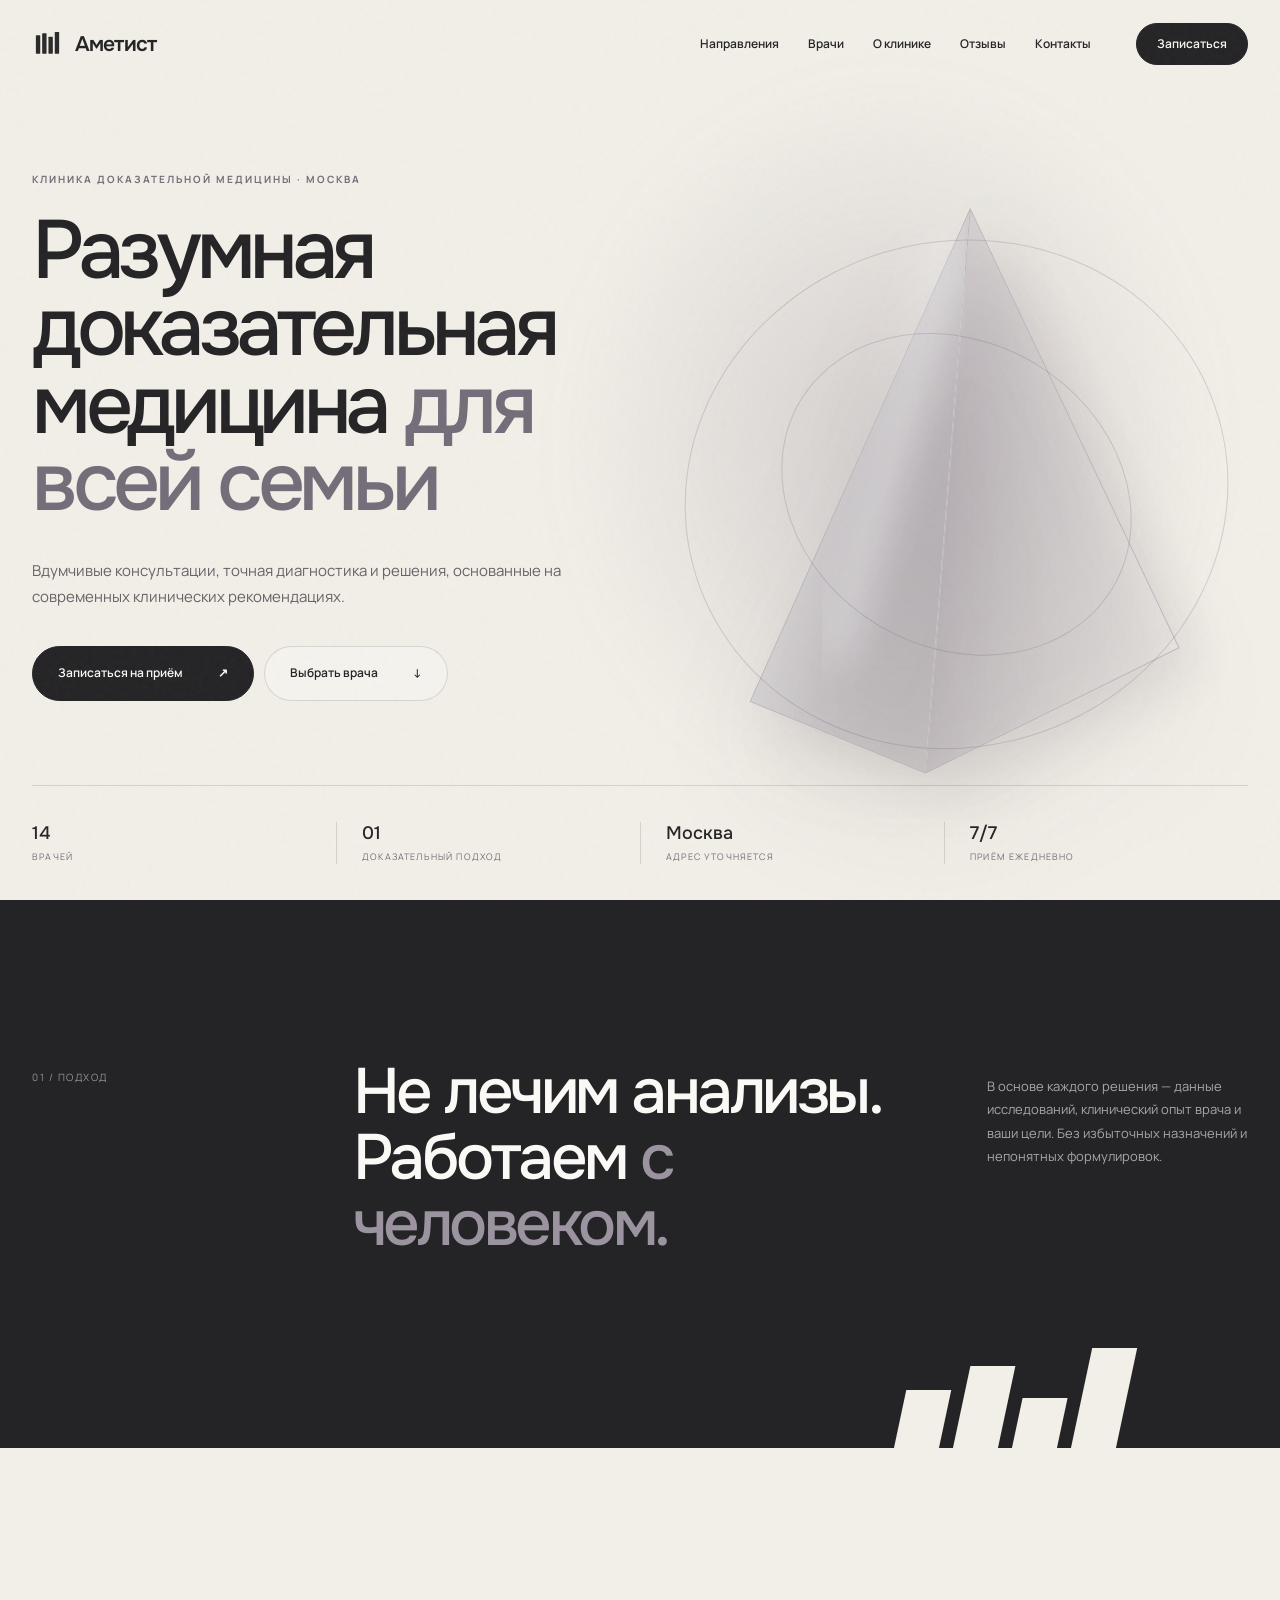
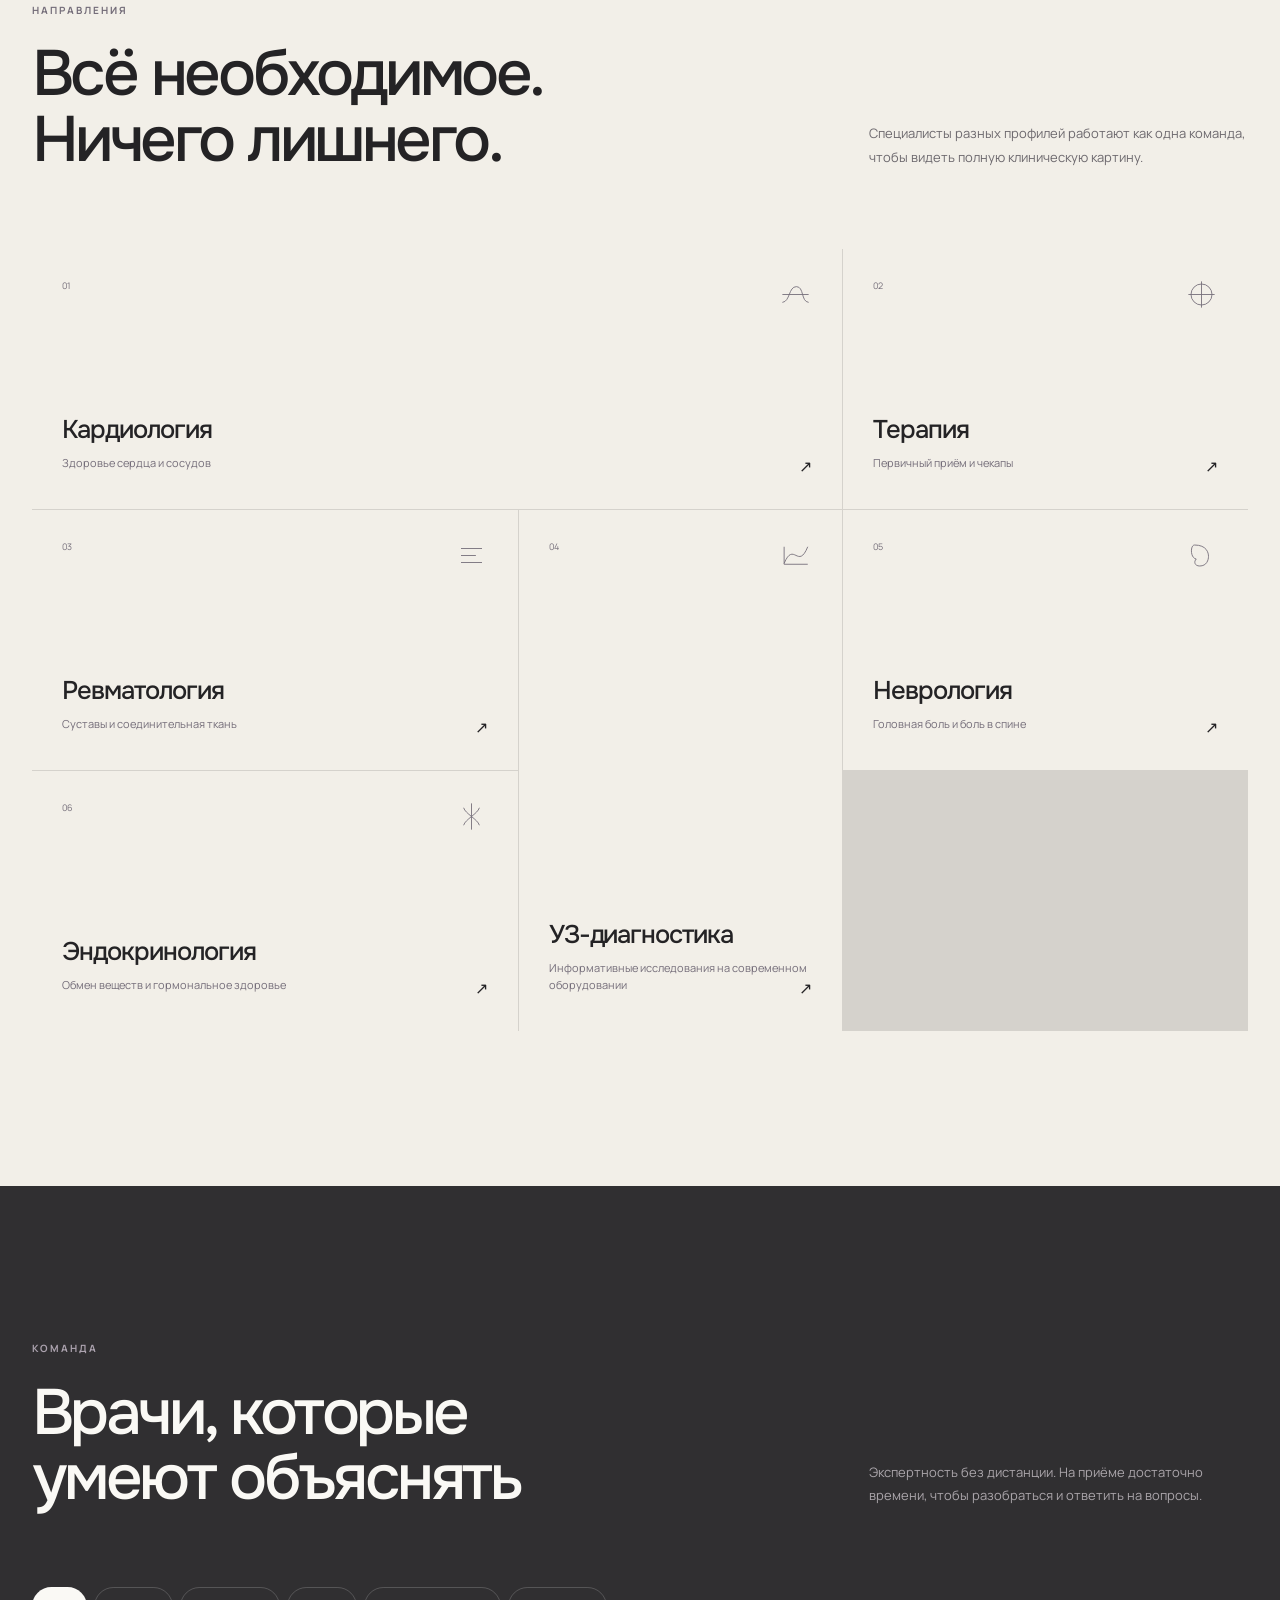
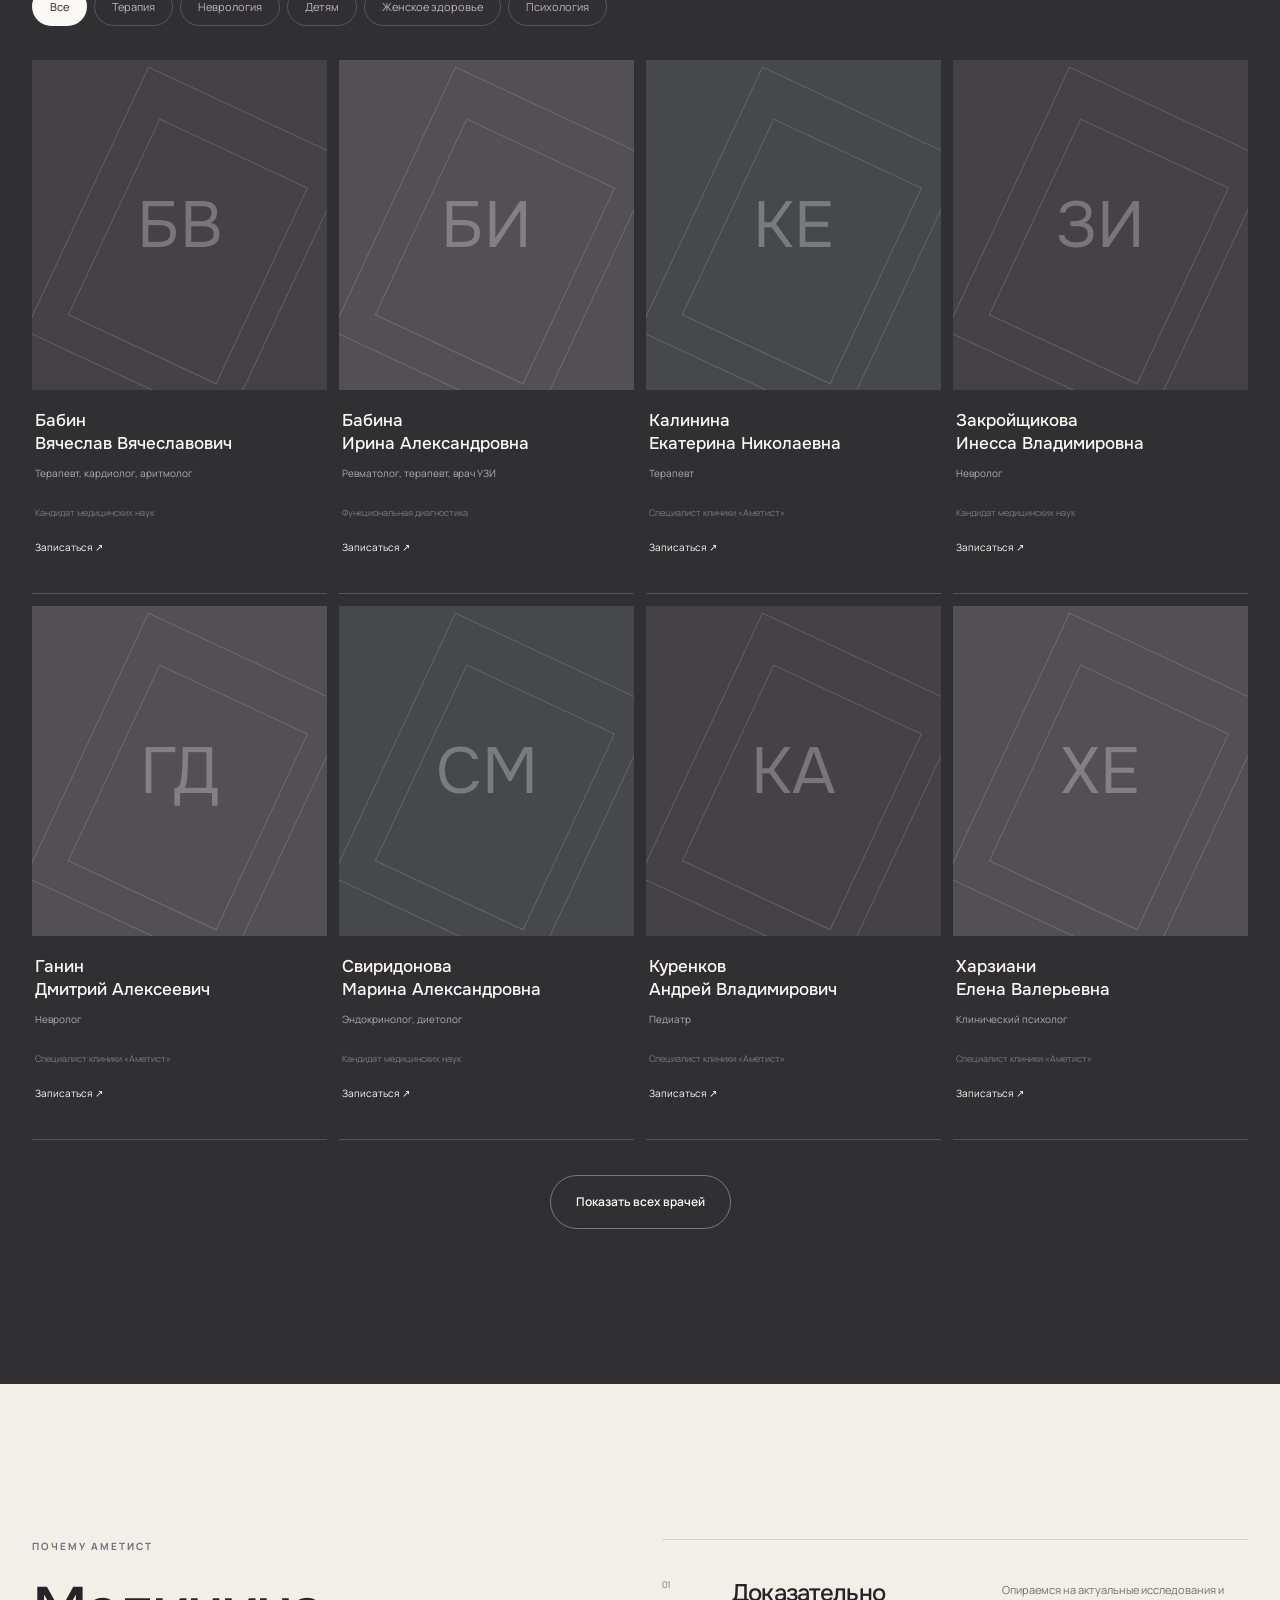
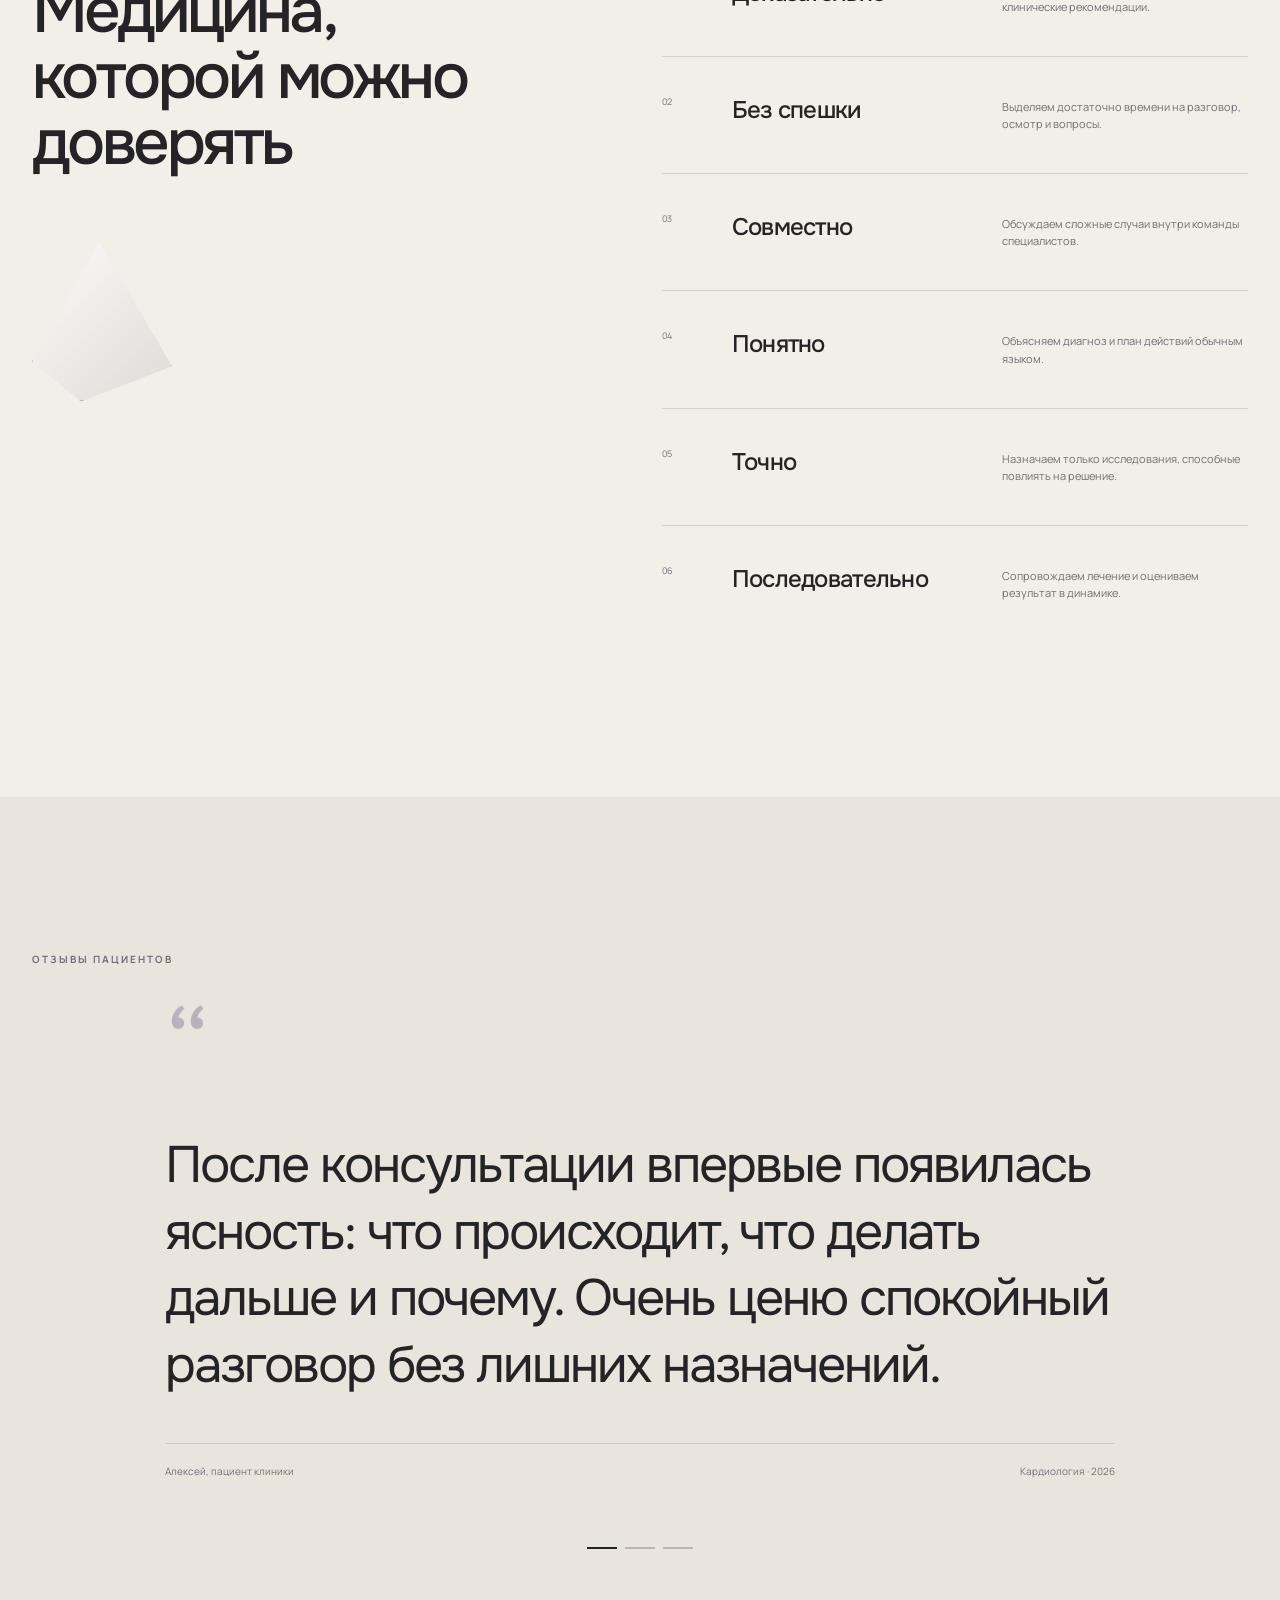
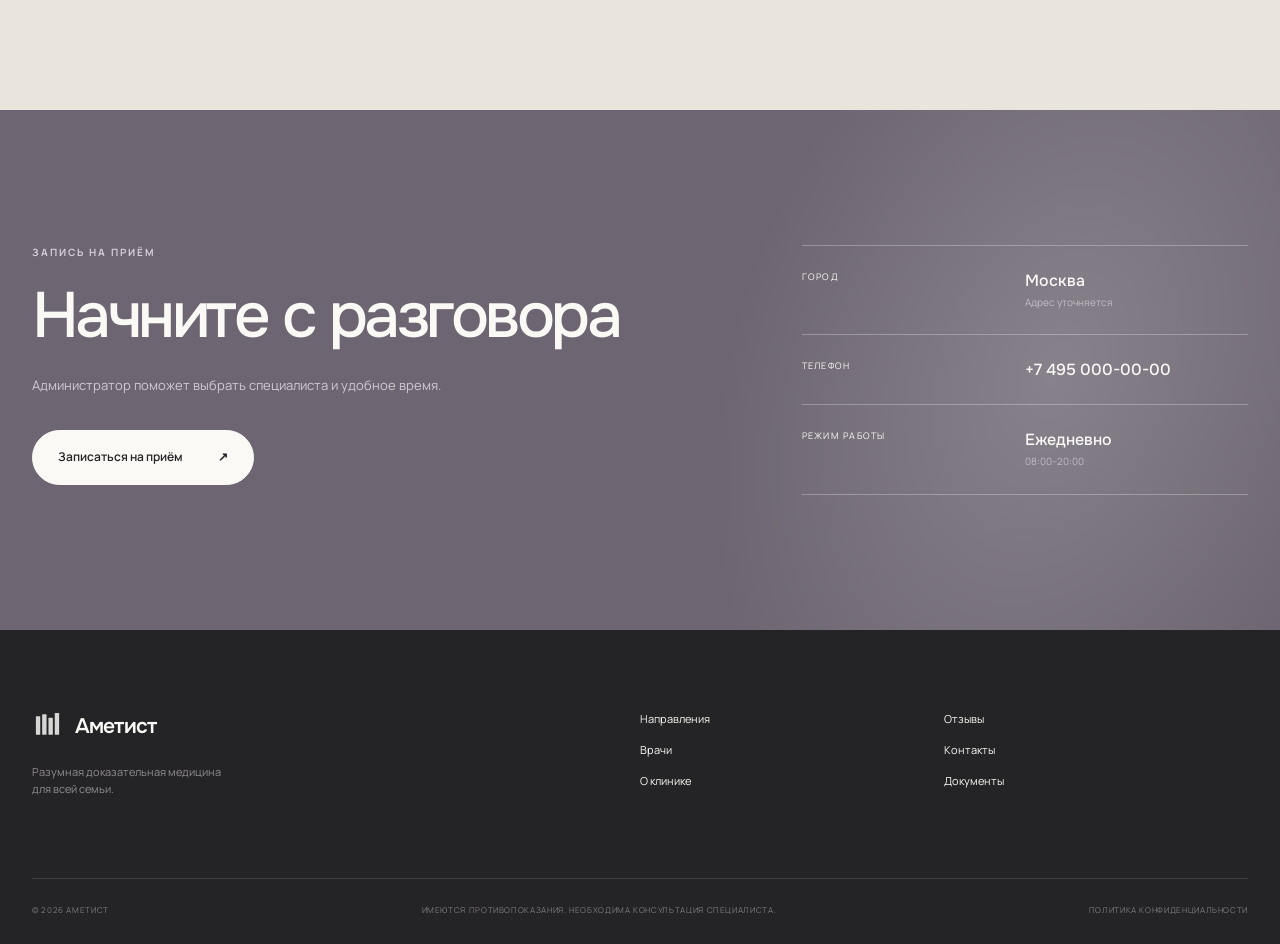
==== index.html @ ce28033c "Redesign Amethyst around abstract prism concept" ====
<!doctype html>
<html lang="ru"><head><meta charset="utf-8"><meta name="viewport" content="width=device-width,initial-scale=1"><meta name="description" content="Аметист — клиника доказательной медицины для взрослых и детей в Москве."><meta name="theme-color" content="#f2efe8"><title>Аметист — разумная доказательная медицина</title><link rel="icon" href="icons/favicon.svg" type="image/svg+xml"><link rel="preconnect" href="https://fonts.googleapis.com"><link rel="preconnect" href="https://fonts.gstatic.com" crossorigin><link href="https://fonts.googleapis.com/css2?family=Manrope:wght@400;500;600;700&amp;family=Onest:wght@400;500;600&amp;display=swap" rel="stylesheet"><link rel="stylesheet" href="css/style.css"><script src="js/script.js" defer></script></head>
<body><a class="skip" href="#content">К содержанию</a>
<header class="header"><div class="shell nav"><a class="brand" href="#top" aria-label="Аметист, на главную"><img src="icons/logo-srez.svg" alt=""><span>Аметист</span></a><button class="menu-btn" aria-expanded="false" aria-controls="menu"><span></span><span></span></button><nav id="menu" aria-label="Основная навигация"><a href="#specialties">Направления</a><a href="#doctors">Врачи</a><a href="#principles">О клинике</a><a href="#reviews">Отзывы</a><a href="#contacts">Контакты</a></nav><button class="btn btn--small js-book">Записаться</button></div></header>
<main id="content">
<section class="hero" id="top"><div class="hero-glow"></div><div class="shell hero-grid"><div class="hero-copy"><p class="kicker text-reveal">Клиника доказательной медицины · Москва</p><h1><span class="text-reveal">Разумная доказательная</span><span class="text-reveal">медицина <i>для всей семьи</i></span></h1><p class="lead text-reveal">Вдумчивые консультации, точная диагностика и решения, основанные на современных клинических рекомендациях.</p><div class="hero-actions text-reveal"><button class="btn js-book">Записаться на приём <span>↗</span></button><a class="btn btn--quiet" href="#doctors">Выбрать врача <span>↓</span></a></div></div>
<div class="prism-wrap" aria-hidden="true"><div class="prism-light"></div><svg class="prism" viewBox="0 0 600 650"><defs><linearGradient id="face1" x1="0" y1="0" x2="1" y2="1"><stop stop-color="#fff" stop-opacity=".72"/><stop offset="1" stop-color="#756d7d" stop-opacity=".17"/></linearGradient><linearGradient id="face2"><stop stop-color="#8c8191" stop-opacity=".30"/><stop offset="1" stop-color="#fff" stop-opacity=".12"/></linearGradient><filter id="blur"><feGaussianBlur stdDeviation="18"/></filter></defs><path class="p-shadow" d="M97 533L314 47l206 433-250 124z"/><path class="p-face p1" d="M314 47L270 604 97 533z" fill="url(#face1)"/><path class="p-face p2" d="M314 47l206 433-250 124z" fill="url(#face2)"/><path class="p-edge" d="M314 47L97 533l173 71 250-124zM314 47l-44 557"/><path class="p-flare" d="M297 80L180 490" filter="url(#blur)"/></svg><span class="orbit orbit-a"></span><span class="orbit orbit-b"></span></div>
<div class="hero-facts"><div><strong>14</strong><span>врачей</span></div><div><strong>01</strong><span>доказательный подход</span></div><div><strong>Москва</strong><span>адрес уточняется</span></div><div><strong>7/7</strong><span>приём ежедневно</span></div></div></div></section>
<section class="manifest"><div class="shell manifest-grid reveal"><p class="section-index">01 / Подход</p><h2>Не лечим анализы.<br>Работаем <em>с человеком.</em></h2><p>В основе каждого решения — данные исследований, клинический опыт врача и ваши цели. Без избыточных назначений и непонятных формулировок.</p></div><div class="slice-divider" aria-hidden="true"><i></i><i></i><i></i><i></i></div></section>
<section class="section specialties" id="specialties"><div class="shell"><header class="section-head reveal"><div><p class="kicker">Направления</p><h2>Всё необходимое.<br>Ничего лишнего.</h2></div><p>Специалисты разных профилей работают как одна команда, чтобы видеть полную клиническую картину.</p></header><div class="specialty-layout">
<a class="specialty specialty--wide reveal" href="#doctors"><span class="num">01</span><svg viewBox="0 0 40 40"><path d="M5 29c9-1 7-18 16-18s5 17 14 18M5 20h30"/></svg><div><h3>Кардиология</h3><p>Здоровье сердца и сосудов</p></div><b>↗</b></a><a class="specialty reveal" href="#doctors"><span class="num">02</span><svg viewBox="0 0 40 40"><circle cx="20" cy="20" r="12"/><path d="M20 5v30M5 20h30"/></svg><div><h3>Терапия</h3><p>Первичный приём и чекапы</p></div><b>↗</b></a><a class="specialty reveal" href="#doctors"><span class="num">03</span><svg viewBox="0 0 40 40"><path d="M8 12h24M8 20h17M8 28h24"/></svg><div><h3>Ревматология</h3><p>Суставы и соединительная ткань</p></div><b>↗</b></a><a class="specialty specialty--tall reveal" href="#doctors"><span class="num">04</span><svg viewBox="0 0 40 40"><path d="M7 29C18 3 23 37 34 10M7 10v20h27"/></svg><div><h3>УЗ-диагностика</h3><p>Информативные исследования на современном оборудовании</p></div><b>↗</b></a><a class="specialty reveal" href="#doctors"><span class="num">05</span><svg viewBox="0 0 40 40"><path d="M12 8c14 0 16 9 16 13s-2 11-10 11c-6 0-7-5-4-8-7-1-7-16-2-16z"/></svg><div><h3>Неврология</h3><p>Головная боль и боль в спине</p></div><b>↗</b></a><a class="specialty reveal" href="#doctors"><span class="num">06</span><svg viewBox="0 0 40 40"><path d="M20 5v30M11 10c2 7 16 13 18 20M29 10C27 17 13 23 11 30"/></svg><div><h3>Эндокринология</h3><p>Обмен веществ и гормональное здоровье</p></div><b>↗</b></a></div></div></section>
<section class="section team" id="doctors"><div class="shell"><header class="section-head section-head--light reveal"><div><p class="kicker">Команда</p><h2>Врачи, которые<br>умеют объяснять</h2></div><p>Экспертность без дистанции. На приёме достаточно времени, чтобы разобраться и ответить на вопросы.</p></header><div class="filters" role="group" aria-label="Фильтр врачей"><button class="active" data-filter="all">Все</button><button data-filter="therapy">Терапия</button><button data-filter="neuro">Неврология</button><button data-filter="children">Детям</button><button data-filter="women">Женское здоровье</button><button data-filter="psychology">Психология</button></div><div class="doctor-grid" data-doctor-grid></div><button class="btn btn--outline doctor-more" data-doctor-more>Показать всех врачей</button></div></section>
<section class="section principles" id="principles"><div class="shell principles-grid"><div class="principles-title reveal"><p class="kicker">Почему Аметист</p><h2>Медицина,<br>которой можно<br>доверять</h2><div class="mini-prism"></div></div><div class="principle-list"><article class="reveal"><span>01</span><h3>Доказательно</h3><p>Опираемся на актуальные исследования и клинические рекомендации.</p></article><article class="reveal"><span>02</span><h3>Без спешки</h3><p>Выделяем достаточно времени на разговор, осмотр и вопросы.</p></article><article class="reveal"><span>03</span><h3>Совместно</h3><p>Обсуждаем сложные случаи внутри команды специалистов.</p></article><article class="reveal"><span>04</span><h3>Понятно</h3><p>Объясняем диагноз и план действий обычным языком.</p></article><article class="reveal"><span>05</span><h3>Точно</h3><p>Назначаем только исследования, способные повлиять на решение.</p></article><article class="reveal"><span>06</span><h3>Последовательно</h3><p>Сопровождаем лечение и оцениваем результат в динамике.</p></article></div></div></section>
<section class="section reviews" id="reviews"><div class="shell"><p class="kicker reveal">Отзывы пациентов</p><div class="review-stage reveal"><span class="quote">“</span><blockquote>После консультации впервые появилась ясность: что происходит, что делать дальше и почему. Очень ценю спокойный разговор без лишних назначений.</blockquote><div class="review-meta"><span>Алексей, пациент клиники</span><span>Кардиология · 2026</span></div></div><div class="review-dots"><button class="active" aria-label="Отзыв 1"></button><button aria-label="Отзыв 2"></button><button aria-label="Отзыв 3"></button></div></div></section>
<section class="contact" id="contacts"><div class="shell contact-grid"><div class="reveal"><p class="kicker">Запись на приём</p><h2>Начните с разговора</h2><p>Администратор поможет выбрать специалиста и удобное время.</p><button class="btn btn--light js-book">Записаться на приём <span>↗</span></button></div><div class="contact-data reveal"><div><span>Город</span><strong>Москва</strong><small>Адрес уточняется</small></div><div><span>Телефон</span><a href="tel:+74950000000">+7 495 000-00-00</a></div><div><span>Режим работы</span><strong>Ежедневно</strong><small>08:00–20:00</small></div></div></div></section>
</main>
<footer><div class="shell footer-grid"><div><a class="brand brand--light" href="#top"><img src="icons/logo-srez.svg" alt=""><span>Аметист</span></a><p>Разумная доказательная медицина<br>для всей семьи.</p></div><div><a href="#specialties">Направления</a><a href="#doctors">Врачи</a><a href="#principles">О клинике</a></div><div><a href="#reviews">Отзывы</a><a href="#contacts">Контакты</a><a href="#">Документы</a></div></div><div class="shell legal"><span>© 2026 Аметист</span><span>Имеются противопоказания. Необходима консультация специалиста.</span><a href="#">Политика конфиденциальности</a></div></footer>
<dialog class="modal" aria-labelledby="modal-title"><button class="modal-close" aria-label="Закрыть">×</button><p class="kicker">Запись в клинику</p><h2 id="modal-title">Подберём врача<br>и удобное время</h2><p>Оставьте контакты — администратор перезвонит вам.</p><form><label>Имя<input name="name" autocomplete="name" required placeholder="Как к вам обращаться"></label><label>Телефон<input name="phone" type="tel" autocomplete="tel" required placeholder="+7 900 000-00-00"></label><label class="check"><input type="checkbox" required><span>Согласен на обработку персональных данных</span></label><button class="btn" type="submit">Отправить заявку <span>↗</span></button></form><div class="success" hidden><b>Готово</b><p>Мы скоро свяжемся с вами.</p></div></dialog>
</body></html>
---- css/style.css ----
:root{--milk:#f2efe8;--paper:#e9e5dc;--ink:#242325;--graphite:#302f31;--smoke:#746d79;--mist:#b9b2bc;--line:rgba(36,35,37,.14);--white:#faf9f5;--sans:"Manrope",sans-serif;--display:"Onest",sans-serif;--ease:cubic-bezier(.22,1,.36,1)}*{box-sizing:border-box}html{scroll-behavior:smooth;scroll-padding-top:90px}body{margin:0;background:var(--milk);color:var(--ink);font-family:var(--sans);line-height:1.55;-webkit-font-smoothing:antialiased}body:after{content:"";position:fixed;inset:0;z-index:99;pointer-events:none;opacity:.035;background-image:url("data:image/svg+xml,%3Csvg viewBox='0 0 180 180' xmlns='http://www.w3.org/2000/svg'%3E%3Cfilter id='n'%3E%3CfeTurbulence type='fractalNoise' baseFrequency='.9' numOctaves='3' stitchTiles='stitch'/%3E%3C/filter%3E%3Crect width='100%25' height='100%25' filter='url(%23n)'/%3E%3C/svg%3E")}a{color:inherit;text-decoration:none}button,input{font:inherit}.shell{width:min(1280px,calc(100% - 64px));margin:auto}.skip{position:fixed;top:-100px;left:20px;z-index:200;background:var(--white);padding:12px 18px}.skip:focus{top:20px}.header{position:fixed;z-index:50;inset:0 0 auto;transition:.5s var(--ease);border-bottom:1px solid transparent}.header.scrolled{background:rgba(242,239,232,.8);backdrop-filter:blur(22px);border-color:var(--line)}.nav{height:88px;display:flex;align-items:center;gap:45px}.brand{display:flex;align-items:center;gap:12px;margin-right:auto;font:600 21px var(--display);letter-spacing:-.04em}.brand img{width:31px;height:31px}.nav nav{display:flex;gap:29px;font-size:12px;font-weight:600}.nav nav a{position:relative}.nav nav a:after{content:"";position:absolute;left:0;right:100%;bottom:-6px;height:1px;background:var(--ink);transition:.45s var(--ease)}.nav nav a:hover:after{right:0}.menu-btn{display:none;background:none;border:0}.btn{border:1px solid var(--ink);border-radius:100px;background:var(--ink);color:var(--white);padding:17px 25px;display:inline-flex;align-items:center;justify-content:center;gap:35px;cursor:pointer;font-size:12px;font-weight:600;transition:transform .5s var(--ease),box-shadow .5s,background .5s,color .5s}.btn:hover{transform:translateY(-3px);box-shadow:0 14px 30px rgba(36,35,37,.18)}.btn span{transition:transform .45s var(--ease)}.btn:hover span{transform:translate(3px,-3px)}.btn--small{padding:11px 20px}.btn--quiet{background:rgba(255,255,255,.25);color:var(--ink);border-color:var(--line);backdrop-filter:blur(12px)}.btn--outline{background:transparent;border-color:rgba(255,255,255,.35)}.btn--light{background:var(--white);color:var(--ink);border-color:var(--white)}.kicker{margin:0 0 24px;font-size:10px;font-weight:700;text-transform:uppercase;letter-spacing:.2em;color:var(--smoke)}.hero{position:relative;min-height:100svh;overflow:hidden;padding-top:88px}.hero-glow{position:absolute;right:3%;top:5%;width:55vw;height:70vw;max-height:800px;background:radial-gradient(ellipse,rgba(128,117,135,.25),transparent 65%);filter:blur(30px);pointer-events:none}.hero-grid{min-height:calc(100svh - 88px);display:grid;grid-template-columns:1.1fr .9fr;align-items:center;position:relative;padding-bottom:115px}.hero-copy{position:relative;z-index:2;padding:70px 0}.hero h1{font:500 clamp(58px,6.45vw,108px)/.94 var(--display);letter-spacing:-.065em;margin:0;max-width:990px}.hero h1 span{display:block}.hero h1 i{font-style:normal;color:var(--smoke)}.lead{font-size:15px;line-height:1.75;color:#666267;max-width:560px;margin:36px 0}.hero-actions{display:flex;gap:10px}.text-reveal{animation:revealText 1s var(--ease) both}.hero h1 span:nth-child(1){animation-delay:.08s}.hero h1 span:nth-child(2){animation-delay:.18s}.lead{animation-delay:.3s}.hero-actions{animation-delay:.42s}@keyframes revealText{from{opacity:0;transform:translateY(35px);filter:blur(8px)}}.prism-wrap{position:absolute;right:-1%;top:50%;width:50%;transform:translateY(-50%);perspective:1000px}.prism{width:100%;filter:drop-shadow(0 60px 55px rgba(42,37,46,.15));animation:float 8s ease-in-out infinite}.p-shadow{fill:rgba(89,78,94,.12);filter:blur(28px);transform:translate(25px,20px)}.p-face{stroke:rgba(255,255,255,.68);stroke-width:1}.p-edge{fill:none;stroke:rgba(75,67,80,.35);stroke-width:1}.p-flare{fill:none;stroke:#fff;stroke-width:17;opacity:.55}.orbit{position:absolute;border:1px solid rgba(85,76,91,.2);border-radius:50%;inset:12% 5%;transform:rotate(-17deg)}.orbit-b{inset:27% 20%;transform:rotate(31deg)}@keyframes float{50%{transform:translateY(-10px) rotate(1deg)}}.hero-facts{position:absolute;bottom:0;left:0;right:0;border-top:1px solid var(--line);height:115px;display:grid;grid-template-columns:repeat(4,1fr);align-items:center}.hero-facts div{padding-left:25px;border-left:1px solid var(--line)}.hero-facts div:first-child{padding-left:0;border:0}.hero-facts strong,.hero-facts span{display:block}.hero-facts strong{font:500 18px var(--display)}.hero-facts span{font-size:9px;text-transform:uppercase;letter-spacing:.13em;color:var(--smoke);margin-top:6px}.manifest{position:relative;padding:160px 0 190px;background:var(--ink);color:var(--white);overflow:hidden}.manifest-grid{display:grid;grid-template-columns:1fr 2.2fr 1fr;gap:60px;align-items:start}.section-index{font-size:10px;color:#999399;text-transform:uppercase;letter-spacing:.15em}.manifest h2,.section h2,.contact h2{font:500 clamp(44px,5vw,78px)/1.03 var(--display);letter-spacing:-.055em;margin:0}.manifest h2 em{font-style:normal;color:#9b939f}.manifest-grid>p:last-child{font-size:13px;color:#aaa5aa;line-height:1.8;margin-top:15px}.slice-divider{position:absolute;bottom:-8px;right:9%;height:120px;width:260px;display:flex;align-items:end;gap:14px;transform:skewX(-12deg)}.slice-divider i{display:block;width:45px;background:var(--milk);height:55%}.slice-divider i:nth-child(2){height:75%}.slice-divider i:nth-child(3){height:48%}.slice-divider i:nth-child(4){height:90%}.section{padding:155px 0}.section-head{display:grid;grid-template-columns:2fr 1fr;gap:80px;align-items:end;margin-bottom:75px}.section-head>p{font-size:13px;color:#6d696e;line-height:1.8;margin:0 0 5px}.specialty-layout{display:grid;grid-template-columns:1.2fr .8fr 1fr;grid-auto-rows:260px;gap:1px;background:var(--line)}.specialty{position:relative;background:var(--milk);padding:30px;display:flex;flex-direction:column;overflow:hidden;transition:background .55s var(--ease),padding .55s var(--ease)}.specialty--wide{grid-column:span 2}.specialty--tall{grid-row:span 2}.specialty:hover{background:var(--paper);padding-left:38px}.specialty:before{content:"";position:absolute;bottom:-70px;right:-50px;width:180px;height:180px;border:1px solid var(--mist);transform:rotate(30deg);opacity:0;transition:.6s var(--ease)}.specialty:hover:before{opacity:.5;bottom:-50px;right:-30px}.specialty .num{font-size:9px;color:var(--smoke)}.specialty svg{position:absolute;right:29px;top:28px;width:35px;fill:none;stroke:var(--smoke);stroke-width:1}.specialty div{margin-top:auto}.specialty h3{font:500 clamp(22px,2vw,32px) var(--display);letter-spacing:-.04em;margin:0}.specialty p{font-size:11px;color:var(--smoke);margin:8px 0}.specialty b{position:absolute;right:30px;bottom:30px;font-weight:400;transition:.4s}.specialty:hover b{transform:translate(4px,-4px)}.team{background:var(--graphite);color:var(--white)}.section-head--light>p{color:#aaa5aa}.team .kicker{color:#aca3af}.filters{display:flex;gap:7px;flex-wrap:wrap;margin-bottom:34px}.filters button{border:1px solid rgba(255,255,255,.18);background:transparent;color:#bcb7bd;border-radius:100px;padding:10px 17px;font-size:11px;cursor:pointer;transition:.4s}.filters button.active,.filters button:hover{background:var(--white);color:var(--ink)}.doctor-grid{display:grid;grid-template-columns:repeat(4,1fr);gap:12px}.doctor{min-width:0;animation:cardIn .6s var(--ease) both}.doctor.hidden{display:none}.doctor-portrait{height:330px;background:#454246;position:relative;overflow:hidden;transition:.6s var(--ease)}.doctor:nth-child(3n+2) .doctor-portrait{background:#535055}.doctor:nth-child(3n) .doctor-portrait{background:#46484a}.doctor-portrait:before,.doctor-portrait:after{content:"";position:absolute;border:1px solid rgba(220,213,224,.2);transform:rotate(25deg)}.doctor-portrait:before{width:75%;height:88%;left:15%;top:12%}.doctor-portrait:after{width:55%;height:65%;left:25%;top:25%}.doctor:hover .doctor-portrait{background:#5c5560}.doctor-initials{position:absolute;inset:0;display:grid;place-items:center;font:400 65px var(--display);color:rgba(255,255,255,.28)}.doctor-info{padding:20px 3px 35px;border-bottom:1px solid rgba(255,255,255,.17)}.doctor-info h3{font:500 17px/1.35 var(--display);margin:0 0 10px}.doctor-info p{color:#b1acb2;font-size:10px;min-height:35px;margin:0}.doctor-info small{color:#7f7b80;font-size:9px;display:block;margin-top:5px}.doctor-info button{border:0;background:none;color:var(--white);padding:20px 0 0;font-size:10px;cursor:pointer}.doctor-more{display:flex;margin:35px auto 0}.principles-grid{display:grid;grid-template-columns:1fr 1.15fr;gap:120px}.principles-title{position:sticky;top:130px;align-self:start}.mini-prism{width:140px;height:160px;margin-top:65px;border:1px solid var(--mist);clip-path:polygon(48% 0,100% 78%,35% 100%,0 75%);background:linear-gradient(135deg,rgba(255,255,255,.7),rgba(111,102,117,.15))}.principle-list article{display:grid;grid-template-columns:45px 1fr 1fr;gap:25px;padding:38px 0;border-top:1px solid var(--line)}.principle-list span{font-size:9px;color:var(--smoke)}.principle-list h3{font:500 24px var(--display);letter-spacing:-.03em;margin:0}.principle-list p{font-size:11px;color:#716d72;margin:3px 0}.reviews{background:var(--paper)}.review-stage{max-width:950px;margin:80px auto 50px}.quote{font:100px/0 var(--display);color:var(--mist)}blockquote{font:400 clamp(30px,4vw,55px)/1.3 var(--display);letter-spacing:-.04em;margin:45px 0}.review-meta{display:flex;justify-content:space-between;border-top:1px solid var(--line);padding-top:20px;font-size:10px;color:var(--smoke)}.review-dots{text-align:center}.review-dots button{border:0;width:30px;height:2px;background:#bbb5bc;margin:4px;cursor:pointer}.review-dots button.active{background:var(--ink)}.contact{background:#6d6672;color:var(--white);padding:135px 0;position:relative;overflow:hidden}.contact:after{content:"";position:absolute;right:-10%;top:-50%;width:55%;height:200%;background:radial-gradient(ellipse,rgba(255,255,255,.18),transparent 65%);transform:rotate(20deg)}.contact .kicker{color:#d5ced8}.contact-grid{display:grid;grid-template-columns:1.2fr .8fr;gap:100px;position:relative;z-index:1}.contact-grid>div:first-child>p:not(.kicker){color:#d0cad2;font-size:13px;margin:25px 0 35px}.contact-data{border-top:1px solid rgba(255,255,255,.28)}.contact-data div{display:grid;grid-template-columns:1fr 1fr;padding:24px 0;border-bottom:1px solid rgba(255,255,255,.28)}.contact-data span{grid-row:span 2;font-size:9px;text-transform:uppercase;letter-spacing:.14em}.contact-data strong,.contact-data a{font:500 16px var(--display)}.contact-data small{color:#c2bcc4;font-size:10px;margin-top:4px}footer{background:var(--ink);color:var(--white);padding:80px 0 28px}.footer-grid{display:grid;grid-template-columns:2fr 1fr 1fr}.brand--light img{filter:invert(1);margin-bottom:2px}.footer-grid>div:first-child p{font-size:11px;color:#918d92;margin-top:20px}.footer-grid>div:not(:first-child) a{display:block;font-size:11px;margin:0 0 14px}.legal{display:flex;justify-content:space-between;border-top:1px solid rgba(255,255,255,.13);margin-top:70px;padding-top:25px;font-size:8px;color:#7f7b80;text-transform:uppercase;letter-spacing:.08em}.modal{width:min(560px,calc(100% - 30px));border:0;padding:55px;background:var(--milk);color:var(--ink);box-shadow:0 30px 100px rgba(0,0,0,.3)}.modal::backdrop{background:rgba(26,24,27,.7);backdrop-filter:blur(10px)}.modal-close{position:absolute;right:22px;top:18px;border:0;background:none;font-size:26px;cursor:pointer}.modal h2{font:500 38px/1.1 var(--display);letter-spacing:-.04em}.modal>p:not(.kicker){font-size:12px;color:var(--smoke)}.modal label{display:block;font-size:9px;text-transform:uppercase;letter-spacing:.12em;margin:22px 0}.modal input:not([type=checkbox]){display:block;width:100%;background:transparent;border:0;border-bottom:1px solid var(--line);padding:12px 0;outline:none;font-size:14px}.modal .check{display:flex;gap:9px;text-transform:none;letter-spacing:0}.modal .btn{width:100%}.success{padding:45px 0;text-align:center}.success b{font:500 36px var(--display)}.reveal{opacity:0;transform:translateY(35px);transition:opacity .8s var(--ease),transform .8s var(--ease)}.reveal.visible{opacity:1;transform:none}@keyframes cardIn{from{opacity:0;transform:translateY(25px)}}
@media(max-width:1000px){.nav nav{display:none;position:absolute;left:0;right:0;top:88px;background:rgba(242,239,232,.97);padding:30px 32px;flex-direction:column}.nav nav.open{display:flex}.menu-btn{display:block;width:38px;height:38px}.menu-btn span{display:block;height:1px;background:var(--ink);margin:7px}.hero-grid{grid-template-columns:1fr}.hero-copy{padding-top:100px}.hero h1{font-size:clamp(55px,9vw,90px)}.prism-wrap{opacity:.65;right:-20%;width:70%}.manifest-grid{grid-template-columns:1fr 3fr}.manifest-grid>p:last-child{grid-column:2}.specialty-layout{grid-template-columns:1fr 1fr}.specialty--tall{grid-row:span 1}.doctor-grid{grid-template-columns:repeat(3,1fr)}.principles-grid{gap:60px}.contact-grid{gap:50px}}
@media(max-width:650px){.shell{width:calc(100% - 32px)}.nav{height:72px}.nav>.btn{display:none}.nav nav{top:72px}.hero{padding-top:72px}.hero-grid{min-height:900px;padding-bottom:140px;align-items:start}.hero-copy{padding-top:75px}.hero h1{font-size:49px;line-height:.97}.lead{font-size:13px;margin:27px 0}.hero-actions{flex-direction:column;align-items:stretch}.prism-wrap{width:95%;right:-21%;top:68%}.hero-facts{height:140px;grid-template-columns:1fr 1fr;padding:15px 0}.hero-facts div,.hero-facts div:first-child{padding-left:12px;border-left:1px solid var(--line)}.hero-facts div:nth-child(odd){border-left:0}.manifest{padding:100px 0 140px}.manifest-grid{display:block}.manifest h2,.section h2,.contact h2{font-size:44px}.manifest-grid>p:last-child{margin-top:35px}.section{padding:95px 0}.section-head{display:block;margin-bottom:45px}.section-head>p{margin-top:25px}.specialty-layout{display:block;background:none}.specialty{height:220px;border-top:1px solid var(--line)}.specialty--wide{grid-column:auto}.doctor-grid{grid-template-columns:1fr 1fr}.doctor-portrait{height:230px}.doctor-info h3{font-size:14px}.filters{flex-wrap:nowrap;overflow:auto;margin-right:-16px}.principles-grid{display:block}.principles-title{position:static}.mini-prism{display:none}.principle-list{margin-top:65px}.principle-list article{grid-template-columns:35px 1fr}.principle-list p{grid-column:2}.review-stage{margin-top:60px}.review-meta{gap:30px}.contact-grid{display:block}.contact-data{margin-top:70px}.footer-grid{grid-template-columns:1fr 1fr}.footer-grid>div:first-child{grid-column:1/-1;margin-bottom:35px}.legal{flex-direction:column;gap:12px}.modal{padding:45px 24px}}@media(prefers-reduced-motion:reduce){*,*:before,*:after{scroll-behavior:auto!important;animation:none!important;transition:none!important}.reveal{opacity:1;transform:none}}
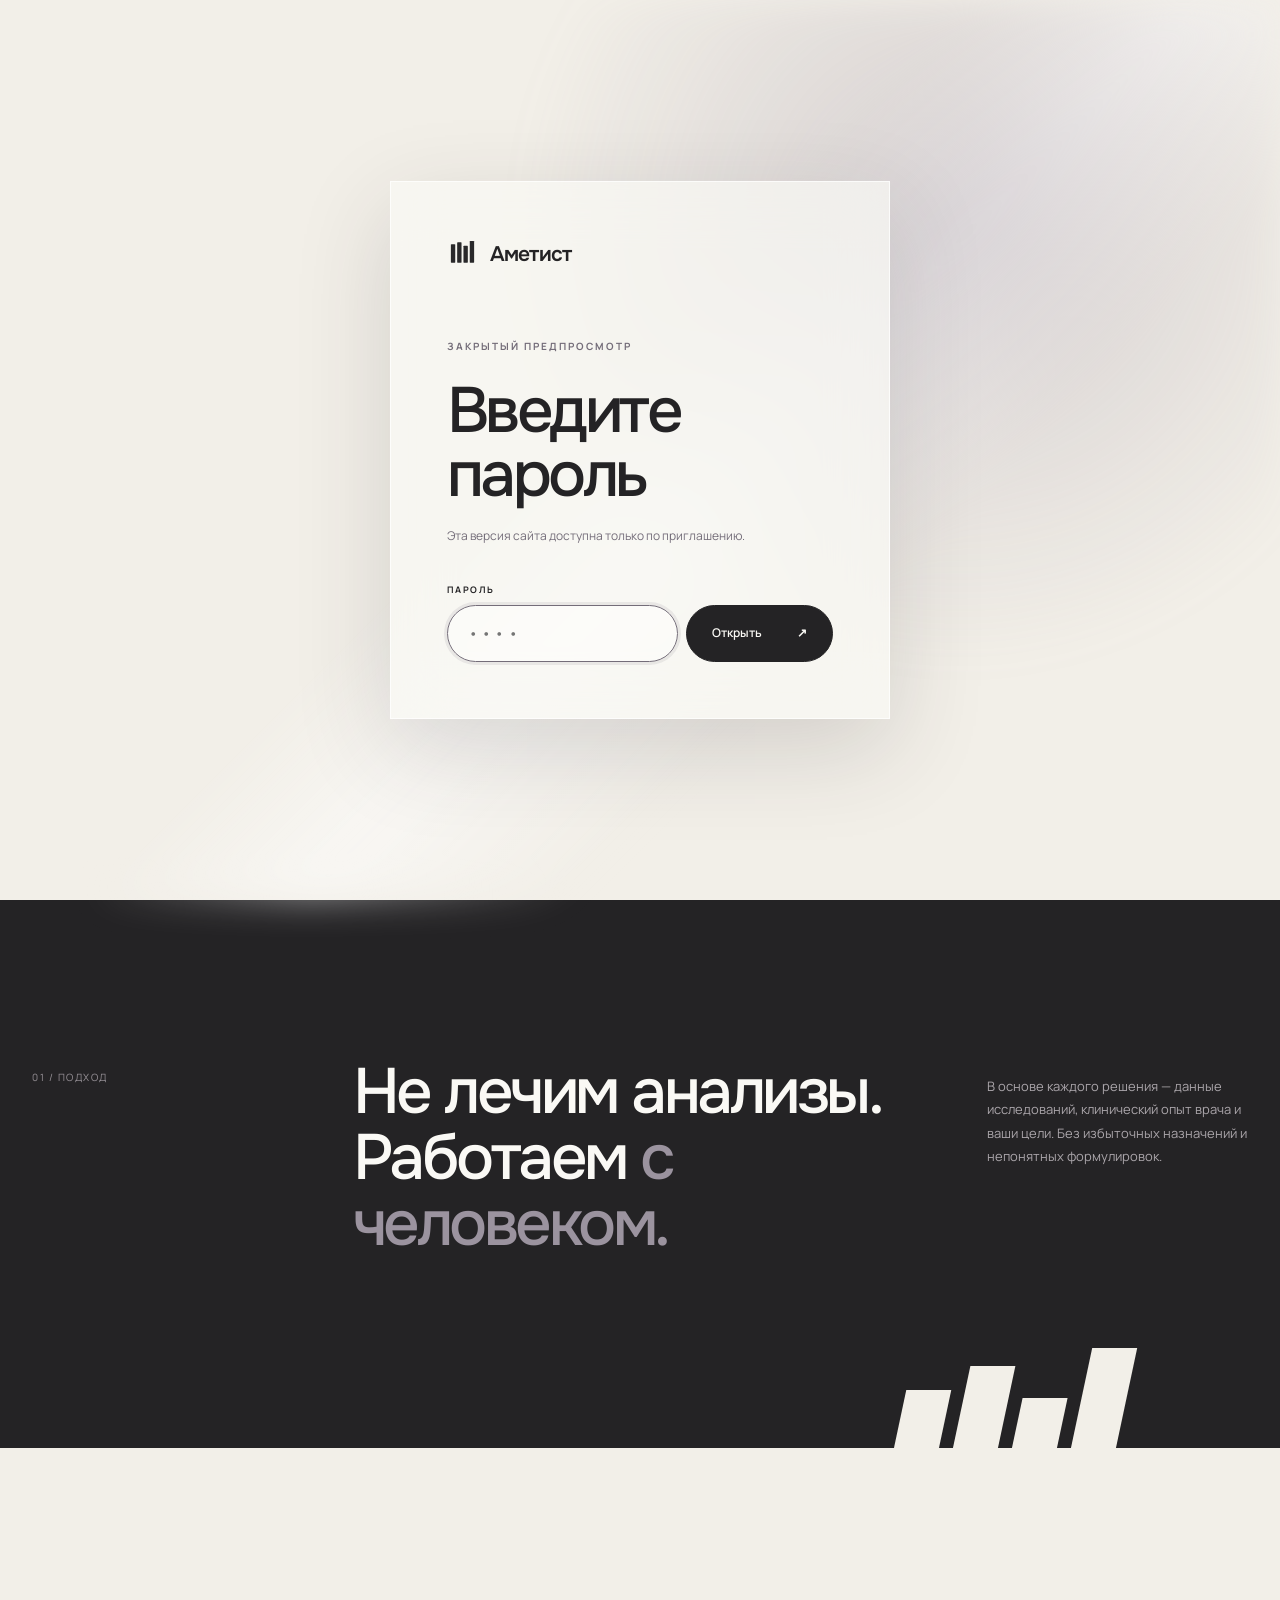
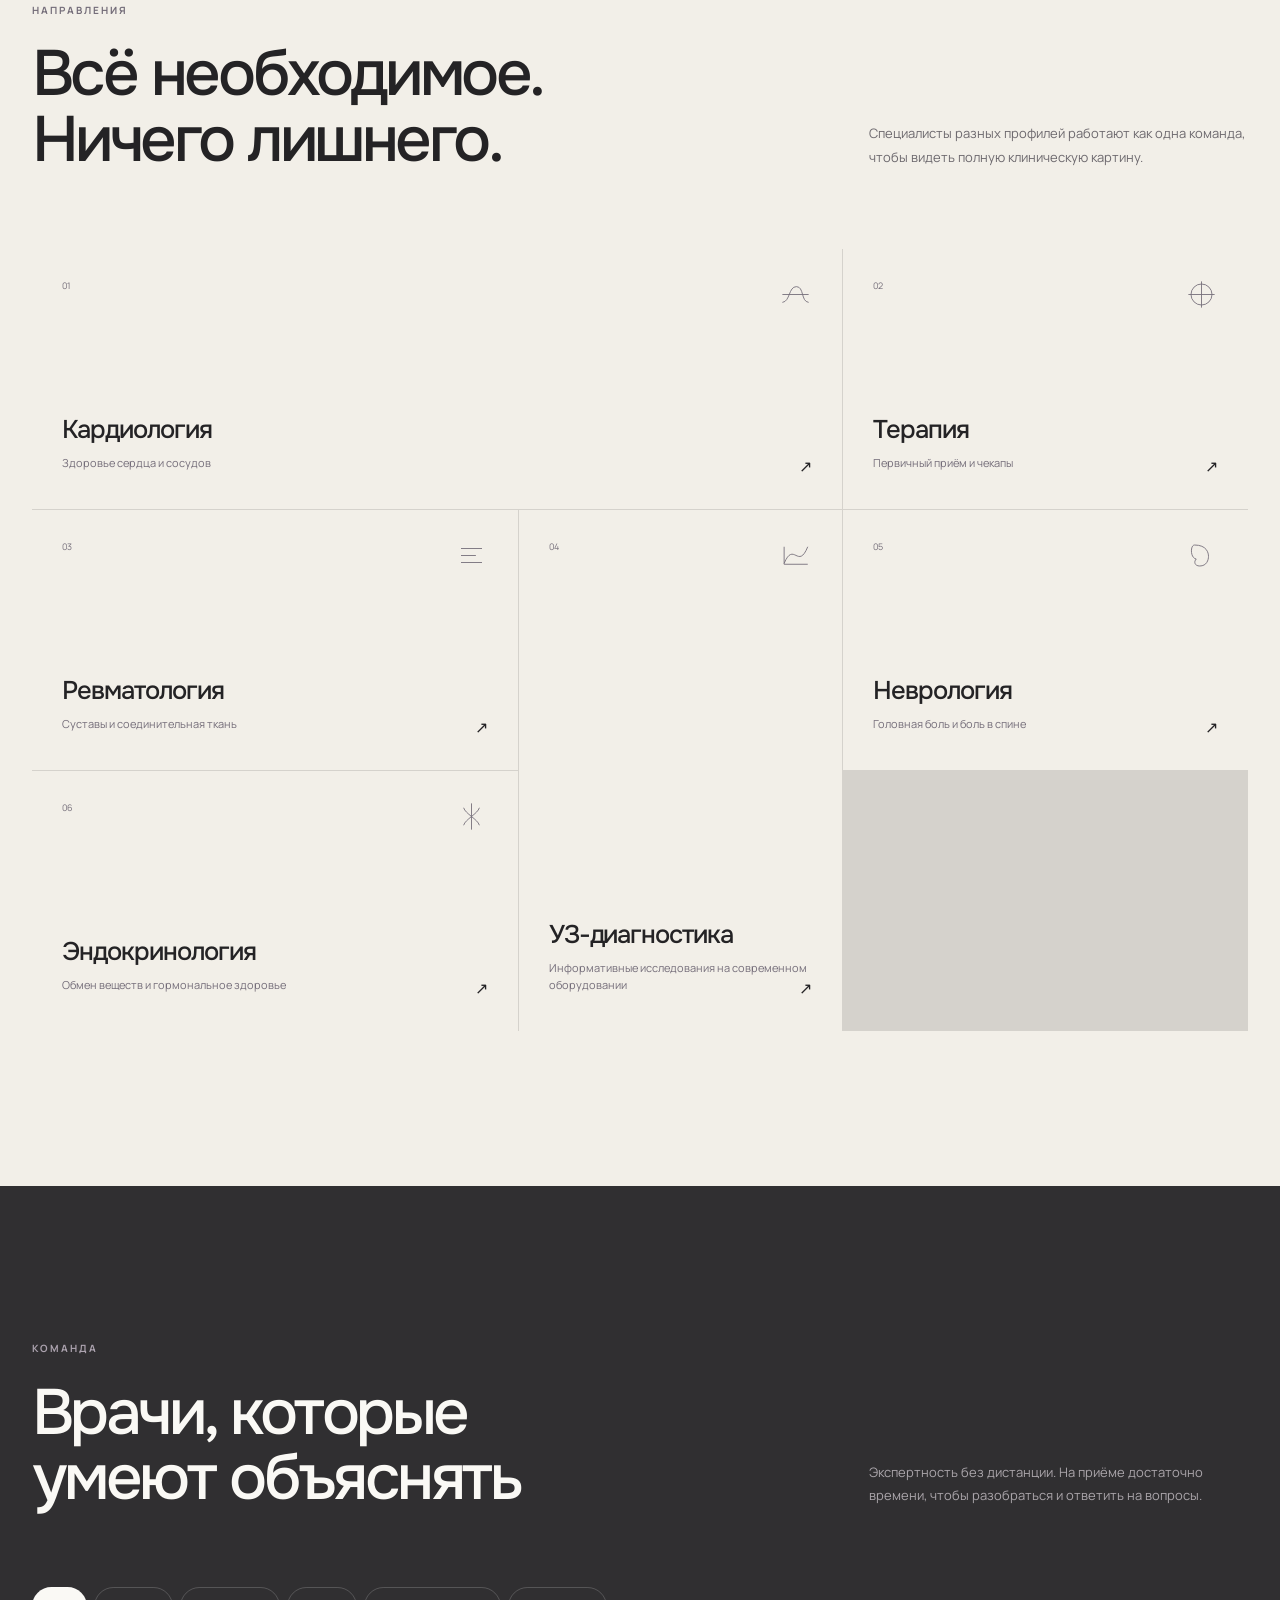
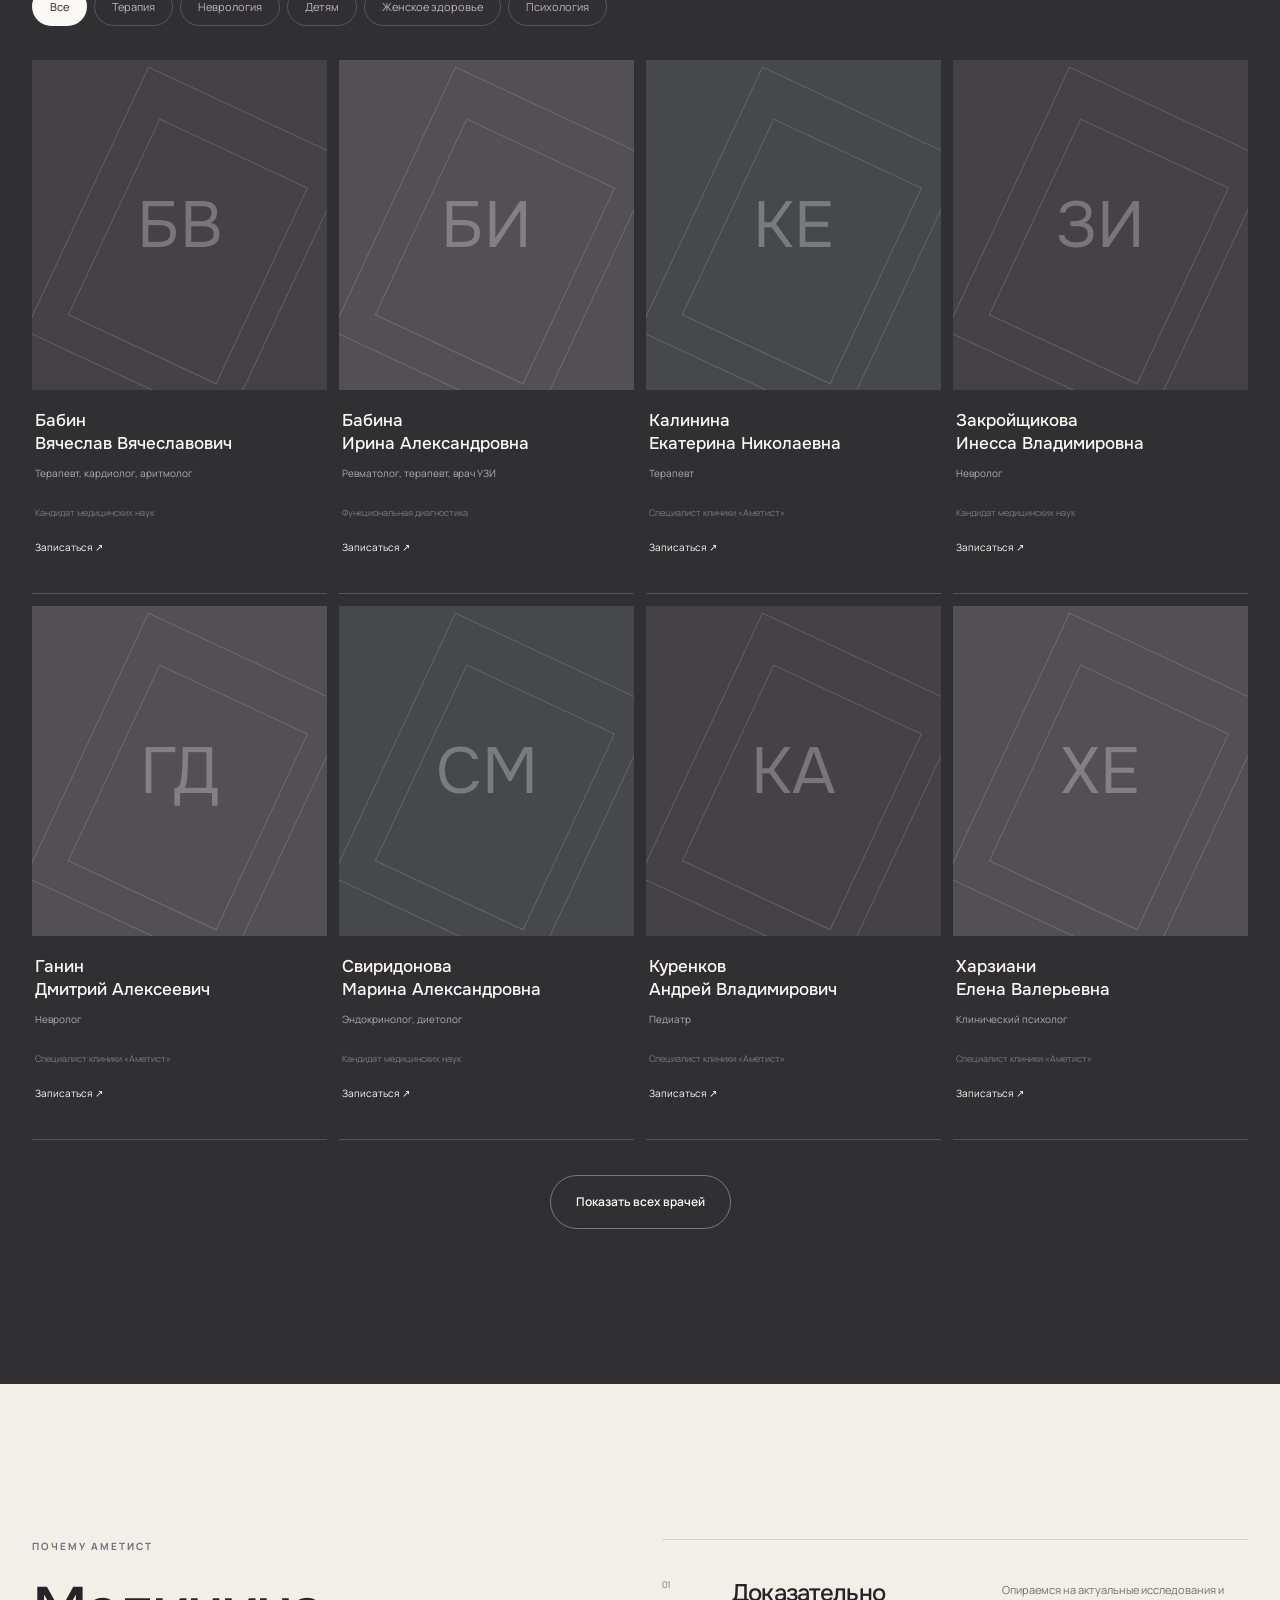
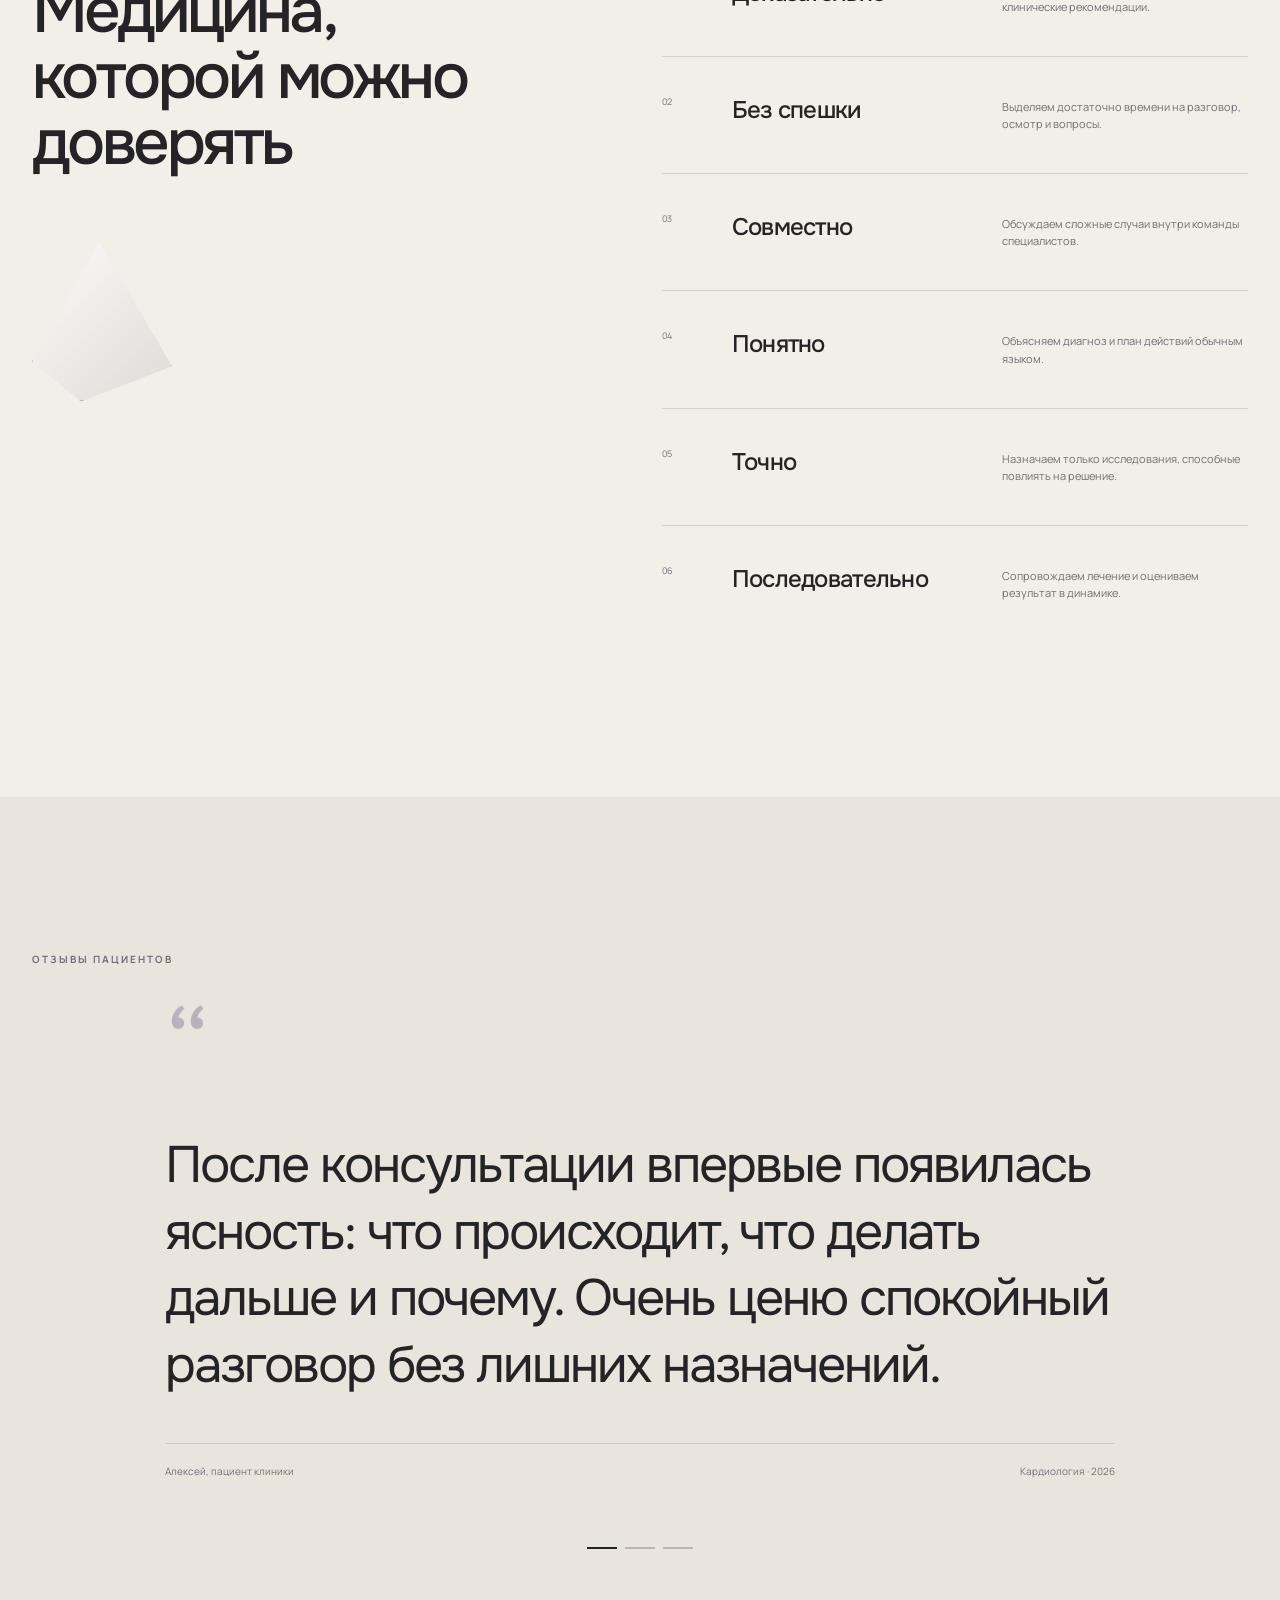
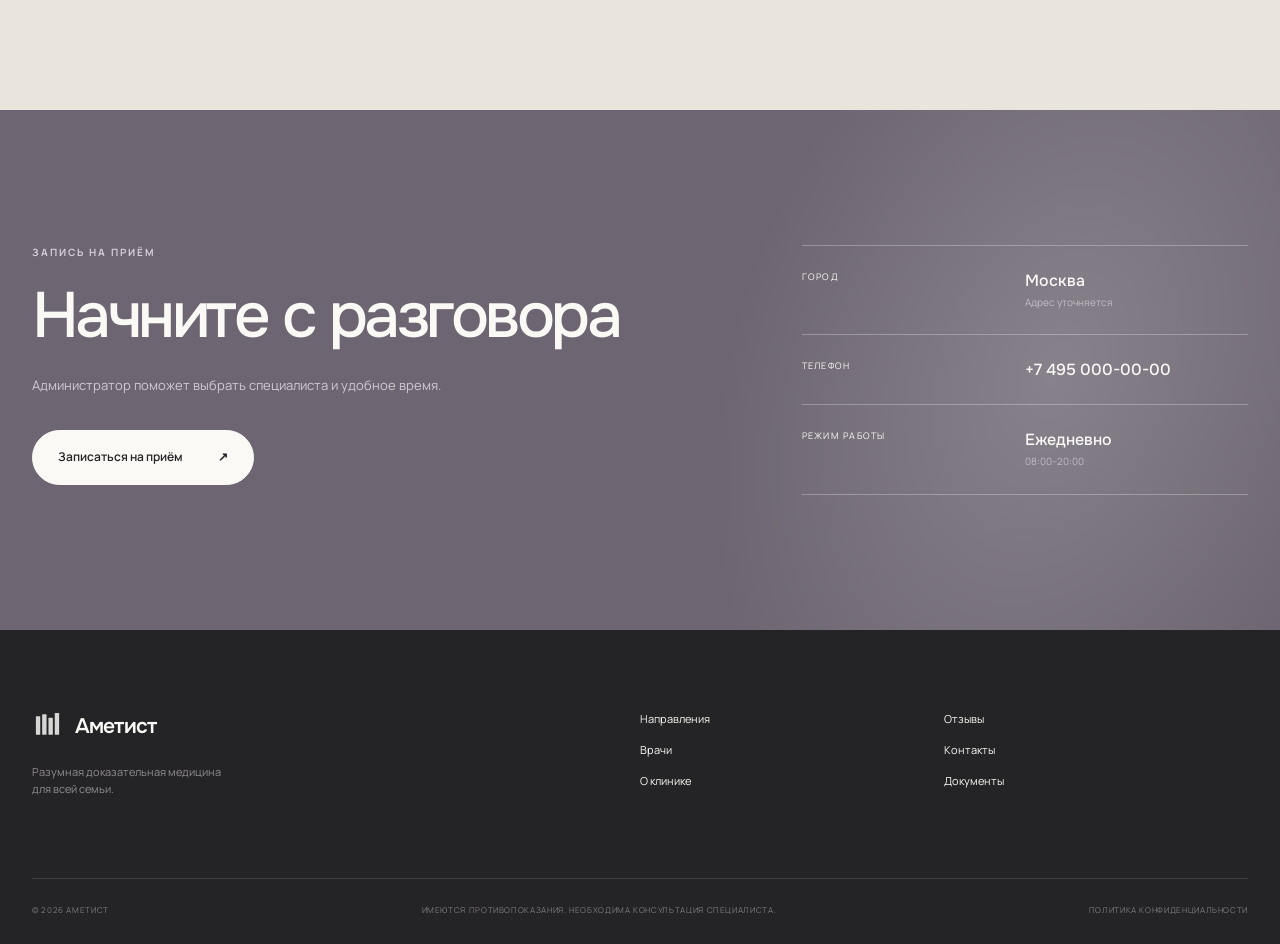
==== commit 49cbb693: "Protect prism preview and disable indexing" ====
--- a/index.html
+++ b/index.html
@@ -1,6 +1,6 @@
 <!doctype html>
-<html lang="ru"><head><meta charset="utf-8"><meta name="viewport" content="width=device-width,initial-scale=1"><meta name="description" content="Аметист — клиника доказательной медицины для взрослых и детей в Москве."><meta name="theme-color" content="#f2efe8"><title>Аметист — разумная доказательная медицина</title><link rel="icon" href="icons/favicon.svg" type="image/svg+xml"><link rel="preconnect" href="https://fonts.googleapis.com"><link rel="preconnect" href="https://fonts.gstatic.com" crossorigin><link href="https://fonts.googleapis.com/css2?family=Manrope:wght@400;500;600;700&amp;family=Onest:wght@400;500;600&amp;display=swap" rel="stylesheet"><link rel="stylesheet" href="css/style.css"><script src="js/script.js" defer></script></head>
-<body><a class="skip" href="#content">К содержанию</a>
+<html lang="ru"><head><meta charset="utf-8"><meta name="viewport" content="width=device-width,initial-scale=1"><meta name="description" content="Аметист — клиника доказательной медицины для взрослых и детей в Москве."><meta name="robots" content="noindex, nofollow, noarchive, nosnippet"><meta name="googlebot" content="noindex, nofollow, noarchive, nosnippet"><meta name="theme-color" content="#f2efe8"><title>Аметист — разумная доказательная медицина</title><link rel="icon" href="icons/favicon.svg" type="image/svg+xml"><link rel="preconnect" href="https://fonts.googleapis.com"><link rel="preconnect" href="https://fonts.gstatic.com" crossorigin><link href="https://fonts.googleapis.com/css2?family=Manrope:wght@400;500;600;700&amp;family=Onest:wght@400;500;600&amp;display=swap" rel="stylesheet"><link rel="stylesheet" href="css/style.css"><script src="js/script.js" defer></script></head>
+<body class="locked"><div class="access-gate" data-access-gate role="dialog" aria-modal="true" aria-labelledby="gate-title"><div class="access-gate__glow" aria-hidden="true"></div><form class="access-gate__panel" data-access-form><a class="brand access-gate__brand" href="#" tabindex="-1"><img src="icons/logo-srez.svg" alt=""><span>Аметист</span></a><p class="kicker">Закрытый предпросмотр</p><h1 id="gate-title">Введите пароль</h1><p>Эта версия сайта доступна только по приглашению.</p><label for="access-password">Пароль</label><div class="access-gate__field"><input id="access-password" name="password" type="password" inputmode="numeric" autocomplete="current-password" required autofocus placeholder="••••"><button class="btn" type="submit">Открыть <span>↗</span></button></div><p class="access-gate__error" data-access-error role="alert" hidden>Неверный пароль. Попробуйте ещё раз.</p></form></div><a class="skip" href="#content">К содержанию</a>
 <header class="header"><div class="shell nav"><a class="brand" href="#top" aria-label="Аметист, на главную"><img src="icons/logo-srez.svg" alt=""><span>Аметист</span></a><button class="menu-btn" aria-expanded="false" aria-controls="menu"><span></span><span></span></button><nav id="menu" aria-label="Основная навигация"><a href="#specialties">Направления</a><a href="#doctors">Врачи</a><a href="#principles">О клинике</a><a href="#reviews">Отзывы</a><a href="#contacts">Контакты</a></nav><button class="btn btn--small js-book">Записаться</button></div></header>
 <main id="content">
 <section class="hero" id="top"><div class="hero-glow"></div><div class="shell hero-grid"><div class="hero-copy"><p class="kicker text-reveal">Клиника доказательной медицины · Москва</p><h1><span class="text-reveal">Разумная доказательная</span><span class="text-reveal">медицина <i>для всей семьи</i></span></h1><p class="lead text-reveal">Вдумчивые консультации, точная диагностика и решения, основанные на современных клинических рекомендациях.</p><div class="hero-actions text-reveal"><button class="btn js-book">Записаться на приём <span>↗</span></button><a class="btn btn--quiet" href="#doctors">Выбрать врача <span>↓</span></a></div></div>
--- a/css/style.css
+++ b/css/style.css
@@ -1,3 +1,6 @@
 :root{--milk:#f2efe8;--paper:#e9e5dc;--ink:#242325;--graphite:#302f31;--smoke:#746d79;--mist:#b9b2bc;--line:rgba(36,35,37,.14);--white:#faf9f5;--sans:"Manrope",sans-serif;--display:"Onest",sans-serif;--ease:cubic-bezier(.22,1,.36,1)}*{box-sizing:border-box}html{scroll-behavior:smooth;scroll-padding-top:90px}body{margin:0;background:var(--milk);color:var(--ink);font-family:var(--sans);line-height:1.55;-webkit-font-smoothing:antialiased}body:after{content:"";position:fixed;inset:0;z-index:99;pointer-events:none;opacity:.035;background-image:url("data:image/svg+xml,%3Csvg viewBox='0 0 180 180' xmlns='http://www.w3.org/2000/svg'%3E%3Cfilter id='n'%3E%3CfeTurbulence type='fractalNoise' baseFrequency='.9' numOctaves='3' stitchTiles='stitch'/%3E%3C/filter%3E%3Crect width='100%25' height='100%25' filter='url(%23n)'/%3E%3C/svg%3E")}a{color:inherit;text-decoration:none}button,input{font:inherit}.shell{width:min(1280px,calc(100% - 64px));margin:auto}.skip{position:fixed;top:-100px;left:20px;z-index:200;background:var(--white);padding:12px 18px}.skip:focus{top:20px}.header{position:fixed;z-index:50;inset:0 0 auto;transition:.5s var(--ease);border-bottom:1px solid transparent}.header.scrolled{background:rgba(242,239,232,.8);backdrop-filter:blur(22px);border-color:var(--line)}.nav{height:88px;display:flex;align-items:center;gap:45px}.brand{display:flex;align-items:center;gap:12px;margin-right:auto;font:600 21px var(--display);letter-spacing:-.04em}.brand img{width:31px;height:31px}.nav nav{display:flex;gap:29px;font-size:12px;font-weight:600}.nav nav a{position:relative}.nav nav a:after{content:"";position:absolute;left:0;right:100%;bottom:-6px;height:1px;background:var(--ink);transition:.45s var(--ease)}.nav nav a:hover:after{right:0}.menu-btn{display:none;background:none;border:0}.btn{border:1px solid var(--ink);border-radius:100px;background:var(--ink);color:var(--white);padding:17px 25px;display:inline-flex;align-items:center;justify-content:center;gap:35px;cursor:pointer;font-size:12px;font-weight:600;transition:transform .5s var(--ease),box-shadow .5s,background .5s,color .5s}.btn:hover{transform:translateY(-3px);box-shadow:0 14px 30px rgba(36,35,37,.18)}.btn span{transition:transform .45s var(--ease)}.btn:hover span{transform:translate(3px,-3px)}.btn--small{padding:11px 20px}.btn--quiet{background:rgba(255,255,255,.25);color:var(--ink);border-color:var(--line);backdrop-filter:blur(12px)}.btn--outline{background:transparent;border-color:rgba(255,255,255,.35)}.btn--light{background:var(--white);color:var(--ink);border-color:var(--white)}.kicker{margin:0 0 24px;font-size:10px;font-weight:700;text-transform:uppercase;letter-spacing:.2em;color:var(--smoke)}.hero{position:relative;min-height:100svh;overflow:hidden;padding-top:88px}.hero-glow{position:absolute;right:3%;top:5%;width:55vw;height:70vw;max-height:800px;background:radial-gradient(ellipse,rgba(128,117,135,.25),transparent 65%);filter:blur(30px);pointer-events:none}.hero-grid{min-height:calc(100svh - 88px);display:grid;grid-template-columns:1.1fr .9fr;align-items:center;position:relative;padding-bottom:115px}.hero-copy{position:relative;z-index:2;padding:70px 0}.hero h1{font:500 clamp(58px,6.45vw,108px)/.94 var(--display);letter-spacing:-.065em;margin:0;max-width:990px}.hero h1 span{display:block}.hero h1 i{font-style:normal;color:var(--smoke)}.lead{font-size:15px;line-height:1.75;color:#666267;max-width:560px;margin:36px 0}.hero-actions{display:flex;gap:10px}.text-reveal{animation:revealText 1s var(--ease) both}.hero h1 span:nth-child(1){animation-delay:.08s}.hero h1 span:nth-child(2){animation-delay:.18s}.lead{animation-delay:.3s}.hero-actions{animation-delay:.42s}@keyframes revealText{from{opacity:0;transform:translateY(35px);filter:blur(8px)}}.prism-wrap{position:absolute;right:-1%;top:50%;width:50%;transform:translateY(-50%);perspective:1000px}.prism{width:100%;filter:drop-shadow(0 60px 55px rgba(42,37,46,.15));animation:float 8s ease-in-out infinite}.p-shadow{fill:rgba(89,78,94,.12);filter:blur(28px);transform:translate(25px,20px)}.p-face{stroke:rgba(255,255,255,.68);stroke-width:1}.p-edge{fill:none;stroke:rgba(75,67,80,.35);stroke-width:1}.p-flare{fill:none;stroke:#fff;stroke-width:17;opacity:.55}.orbit{position:absolute;border:1px solid rgba(85,76,91,.2);border-radius:50%;inset:12% 5%;transform:rotate(-17deg)}.orbit-b{inset:27% 20%;transform:rotate(31deg)}@keyframes float{50%{transform:translateY(-10px) rotate(1deg)}}.hero-facts{position:absolute;bottom:0;left:0;right:0;border-top:1px solid var(--line);height:115px;display:grid;grid-template-columns:repeat(4,1fr);align-items:center}.hero-facts div{padding-left:25px;border-left:1px solid var(--line)}.hero-facts div:first-child{padding-left:0;border:0}.hero-facts strong,.hero-facts span{display:block}.hero-facts strong{font:500 18px var(--display)}.hero-facts span{font-size:9px;text-transform:uppercase;letter-spacing:.13em;color:var(--smoke);margin-top:6px}.manifest{position:relative;padding:160px 0 190px;background:var(--ink);color:var(--white);overflow:hidden}.manifest-grid{display:grid;grid-template-columns:1fr 2.2fr 1fr;gap:60px;align-items:start}.section-index{font-size:10px;color:#999399;text-transform:uppercase;letter-spacing:.15em}.manifest h2,.section h2,.contact h2{font:500 clamp(44px,5vw,78px)/1.03 var(--display);letter-spacing:-.055em;margin:0}.manifest h2 em{font-style:normal;color:#9b939f}.manifest-grid>p:last-child{font-size:13px;color:#aaa5aa;line-height:1.8;margin-top:15px}.slice-divider{position:absolute;bottom:-8px;right:9%;height:120px;width:260px;display:flex;align-items:end;gap:14px;transform:skewX(-12deg)}.slice-divider i{display:block;width:45px;background:var(--milk);height:55%}.slice-divider i:nth-child(2){height:75%}.slice-divider i:nth-child(3){height:48%}.slice-divider i:nth-child(4){height:90%}.section{padding:155px 0}.section-head{display:grid;grid-template-columns:2fr 1fr;gap:80px;align-items:end;margin-bottom:75px}.section-head>p{font-size:13px;color:#6d696e;line-height:1.8;margin:0 0 5px}.specialty-layout{display:grid;grid-template-columns:1.2fr .8fr 1fr;grid-auto-rows:260px;gap:1px;background:var(--line)}.specialty{position:relative;background:var(--milk);padding:30px;display:flex;flex-direction:column;overflow:hidden;transition:background .55s var(--ease),padding .55s var(--ease)}.specialty--wide{grid-column:span 2}.specialty--tall{grid-row:span 2}.specialty:hover{background:var(--paper);padding-left:38px}.specialty:before{content:"";position:absolute;bottom:-70px;right:-50px;width:180px;height:180px;border:1px solid var(--mist);transform:rotate(30deg);opacity:0;transition:.6s var(--ease)}.specialty:hover:before{opacity:.5;bottom:-50px;right:-30px}.specialty .num{font-size:9px;color:var(--smoke)}.specialty svg{position:absolute;right:29px;top:28px;width:35px;fill:none;stroke:var(--smoke);stroke-width:1}.specialty div{margin-top:auto}.specialty h3{font:500 clamp(22px,2vw,32px) var(--display);letter-spacing:-.04em;margin:0}.specialty p{font-size:11px;color:var(--smoke);margin:8px 0}.specialty b{position:absolute;right:30px;bottom:30px;font-weight:400;transition:.4s}.specialty:hover b{transform:translate(4px,-4px)}.team{background:var(--graphite);color:var(--white)}.section-head--light>p{color:#aaa5aa}.team .kicker{color:#aca3af}.filters{display:flex;gap:7px;flex-wrap:wrap;margin-bottom:34px}.filters button{border:1px solid rgba(255,255,255,.18);background:transparent;color:#bcb7bd;border-radius:100px;padding:10px 17px;font-size:11px;cursor:pointer;transition:.4s}.filters button.active,.filters button:hover{background:var(--white);color:var(--ink)}.doctor-grid{display:grid;grid-template-columns:repeat(4,1fr);gap:12px}.doctor{min-width:0;animation:cardIn .6s var(--ease) both}.doctor.hidden{display:none}.doctor-portrait{height:330px;background:#454246;position:relative;overflow:hidden;transition:.6s var(--ease)}.doctor:nth-child(3n+2) .doctor-portrait{background:#535055}.doctor:nth-child(3n) .doctor-portrait{background:#46484a}.doctor-portrait:before,.doctor-portrait:after{content:"";position:absolute;border:1px solid rgba(220,213,224,.2);transform:rotate(25deg)}.doctor-portrait:before{width:75%;height:88%;left:15%;top:12%}.doctor-portrait:after{width:55%;height:65%;left:25%;top:25%}.doctor:hover .doctor-portrait{background:#5c5560}.doctor-initials{position:absolute;inset:0;display:grid;place-items:center;font:400 65px var(--display);color:rgba(255,255,255,.28)}.doctor-info{padding:20px 3px 35px;border-bottom:1px solid rgba(255,255,255,.17)}.doctor-info h3{font:500 17px/1.35 var(--display);margin:0 0 10px}.doctor-info p{color:#b1acb2;font-size:10px;min-height:35px;margin:0}.doctor-info small{color:#7f7b80;font-size:9px;display:block;margin-top:5px}.doctor-info button{border:0;background:none;color:var(--white);padding:20px 0 0;font-size:10px;cursor:pointer}.doctor-more{display:flex;margin:35px auto 0}.principles-grid{display:grid;grid-template-columns:1fr 1.15fr;gap:120px}.principles-title{position:sticky;top:130px;align-self:start}.mini-prism{width:140px;height:160px;margin-top:65px;border:1px solid var(--mist);clip-path:polygon(48% 0,100% 78%,35% 100%,0 75%);background:linear-gradient(135deg,rgba(255,255,255,.7),rgba(111,102,117,.15))}.principle-list article{display:grid;grid-template-columns:45px 1fr 1fr;gap:25px;padding:38px 0;border-top:1px solid var(--line)}.principle-list span{font-size:9px;color:var(--smoke)}.principle-list h3{font:500 24px var(--display);letter-spacing:-.03em;margin:0}.principle-list p{font-size:11px;color:#716d72;margin:3px 0}.reviews{background:var(--paper)}.review-stage{max-width:950px;margin:80px auto 50px}.quote{font:100px/0 var(--display);color:var(--mist)}blockquote{font:400 clamp(30px,4vw,55px)/1.3 var(--display);letter-spacing:-.04em;margin:45px 0}.review-meta{display:flex;justify-content:space-between;border-top:1px solid var(--line);padding-top:20px;font-size:10px;color:var(--smoke)}.review-dots{text-align:center}.review-dots button{border:0;width:30px;height:2px;background:#bbb5bc;margin:4px;cursor:pointer}.review-dots button.active{background:var(--ink)}.contact{background:#6d6672;color:var(--white);padding:135px 0;position:relative;overflow:hidden}.contact:after{content:"";position:absolute;right:-10%;top:-50%;width:55%;height:200%;background:radial-gradient(ellipse,rgba(255,255,255,.18),transparent 65%);transform:rotate(20deg)}.contact .kicker{color:#d5ced8}.contact-grid{display:grid;grid-template-columns:1.2fr .8fr;gap:100px;position:relative;z-index:1}.contact-grid>div:first-child>p:not(.kicker){color:#d0cad2;font-size:13px;margin:25px 0 35px}.contact-data{border-top:1px solid rgba(255,255,255,.28)}.contact-data div{display:grid;grid-template-columns:1fr 1fr;padding:24px 0;border-bottom:1px solid rgba(255,255,255,.28)}.contact-data span{grid-row:span 2;font-size:9px;text-transform:uppercase;letter-spacing:.14em}.contact-data strong,.contact-data a{font:500 16px var(--display)}.contact-data small{color:#c2bcc4;font-size:10px;margin-top:4px}footer{background:var(--ink);color:var(--white);padding:80px 0 28px}.footer-grid{display:grid;grid-template-columns:2fr 1fr 1fr}.brand--light img{filter:invert(1);margin-bottom:2px}.footer-grid>div:first-child p{font-size:11px;color:#918d92;margin-top:20px}.footer-grid>div:not(:first-child) a{display:block;font-size:11px;margin:0 0 14px}.legal{display:flex;justify-content:space-between;border-top:1px solid rgba(255,255,255,.13);margin-top:70px;padding-top:25px;font-size:8px;color:#7f7b80;text-transform:uppercase;letter-spacing:.08em}.modal{width:min(560px,calc(100% - 30px));border:0;padding:55px;background:var(--milk);color:var(--ink);box-shadow:0 30px 100px rgba(0,0,0,.3)}.modal::backdrop{background:rgba(26,24,27,.7);backdrop-filter:blur(10px)}.modal-close{position:absolute;right:22px;top:18px;border:0;background:none;font-size:26px;cursor:pointer}.modal h2{font:500 38px/1.1 var(--display);letter-spacing:-.04em}.modal>p:not(.kicker){font-size:12px;color:var(--smoke)}.modal label{display:block;font-size:9px;text-transform:uppercase;letter-spacing:.12em;margin:22px 0}.modal input:not([type=checkbox]){display:block;width:100%;background:transparent;border:0;border-bottom:1px solid var(--line);padding:12px 0;outline:none;font-size:14px}.modal .check{display:flex;gap:9px;text-transform:none;letter-spacing:0}.modal .btn{width:100%}.success{padding:45px 0;text-align:center}.success b{font:500 36px var(--display)}.reveal{opacity:0;transform:translateY(35px);transition:opacity .8s var(--ease),transform .8s var(--ease)}.reveal.visible{opacity:1;transform:none}@keyframes cardIn{from{opacity:0;transform:translateY(25px)}}
 @media(max-width:1000px){.nav nav{display:none;position:absolute;left:0;right:0;top:88px;background:rgba(242,239,232,.97);padding:30px 32px;flex-direction:column}.nav nav.open{display:flex}.menu-btn{display:block;width:38px;height:38px}.menu-btn span{display:block;height:1px;background:var(--ink);margin:7px}.hero-grid{grid-template-columns:1fr}.hero-copy{padding-top:100px}.hero h1{font-size:clamp(55px,9vw,90px)}.prism-wrap{opacity:.65;right:-20%;width:70%}.manifest-grid{grid-template-columns:1fr 3fr}.manifest-grid>p:last-child{grid-column:2}.specialty-layout{grid-template-columns:1fr 1fr}.specialty--tall{grid-row:span 1}.doctor-grid{grid-template-columns:repeat(3,1fr)}.principles-grid{gap:60px}.contact-grid{gap:50px}}
 @media(max-width:650px){.shell{width:calc(100% - 32px)}.nav{height:72px}.nav>.btn{display:none}.nav nav{top:72px}.hero{padding-top:72px}.hero-grid{min-height:900px;padding-bottom:140px;align-items:start}.hero-copy{padding-top:75px}.hero h1{font-size:49px;line-height:.97}.lead{font-size:13px;margin:27px 0}.hero-actions{flex-direction:column;align-items:stretch}.prism-wrap{width:95%;right:-21%;top:68%}.hero-facts{height:140px;grid-template-columns:1fr 1fr;padding:15px 0}.hero-facts div,.hero-facts div:first-child{padding-left:12px;border-left:1px solid var(--line)}.hero-facts div:nth-child(odd){border-left:0}.manifest{padding:100px 0 140px}.manifest-grid{display:block}.manifest h2,.section h2,.contact h2{font-size:44px}.manifest-grid>p:last-child{margin-top:35px}.section{padding:95px 0}.section-head{display:block;margin-bottom:45px}.section-head>p{margin-top:25px}.specialty-layout{display:block;background:none}.specialty{height:220px;border-top:1px solid var(--line)}.specialty--wide{grid-column:auto}.doctor-grid{grid-template-columns:1fr 1fr}.doctor-portrait{height:230px}.doctor-info h3{font-size:14px}.filters{flex-wrap:nowrap;overflow:auto;margin-right:-16px}.principles-grid{display:block}.principles-title{position:static}.mini-prism{display:none}.principle-list{margin-top:65px}.principle-list article{grid-template-columns:35px 1fr}.principle-list p{grid-column:2}.review-stage{margin-top:60px}.review-meta{gap:30px}.contact-grid{display:block}.contact-data{margin-top:70px}.footer-grid{grid-template-columns:1fr 1fr}.footer-grid>div:first-child{grid-column:1/-1;margin-bottom:35px}.legal{flex-direction:column;gap:12px}.modal{padding:45px 24px}}@media(prefers-reduced-motion:reduce){*,*:before,*:after{scroll-behavior:auto!important;animation:none!important;transition:none!important}.reveal{opacity:1;transform:none}}
+
+/* Preview access gate: a visual client-side lock for stakeholder review. */
+body.locked{overflow:hidden}.access-gate{position:fixed;inset:0;z-index:1000;display:grid;place-items:center;background:var(--milk);transition:opacity .65s var(--ease),visibility .65s}.access-gate[hidden]{display:none}.access-gate.is-leaving{opacity:0;visibility:hidden}.access-gate__glow{position:absolute;inset:0;background:radial-gradient(circle at 75% 25%,rgba(139,126,147,.28),transparent 38%),linear-gradient(135deg,transparent 45%,rgba(255,255,255,.5) 55%,transparent 67%);filter:blur(18px)}.access-gate__panel{position:relative;width:min(500px,calc(100% - 32px));padding:56px;background:rgba(250,249,245,.67);border:1px solid rgba(255,255,255,.72);box-shadow:0 30px 90px rgba(48,42,52,.16);backdrop-filter:blur(28px)}.access-gate__brand{margin-bottom:70px;width:max-content}.access-gate__panel h1{margin:0;font:500 clamp(42px,5vw,64px)/1 var(--display);letter-spacing:-.055em}.access-gate__panel>p:not(.kicker):not(.access-gate__error){margin:20px 0 38px;color:var(--smoke);font-size:12px}.access-gate__panel label{display:block;margin-bottom:8px;font-size:9px;font-weight:700;text-transform:uppercase;letter-spacing:.16em}.access-gate__field{display:grid;grid-template-columns:1fr auto;gap:8px}.access-gate__field input{min-width:0;border:1px solid var(--line);border-radius:100px;background:rgba(255,255,255,.45);padding:15px 20px;outline:none;font-size:16px;letter-spacing:.2em}.access-gate__field input:focus{border-color:var(--smoke);box-shadow:0 0 0 3px rgba(116,109,121,.12)}.access-gate__error{margin:14px 5px 0;color:#83595c;font-size:11px}.access-gate.shake .access-gate__panel{animation:gateShake .4s ease}@keyframes gateShake{25%{transform:translateX(-7px)}50%{transform:translateX(6px)}75%{transform:translateX(-3px)}}@media(max-width:650px){.access-gate__panel{padding:36px 24px}.access-gate__brand{margin-bottom:55px}.access-gate__field{grid-template-columns:1fr}.access-gate__field .btn{width:100%}}
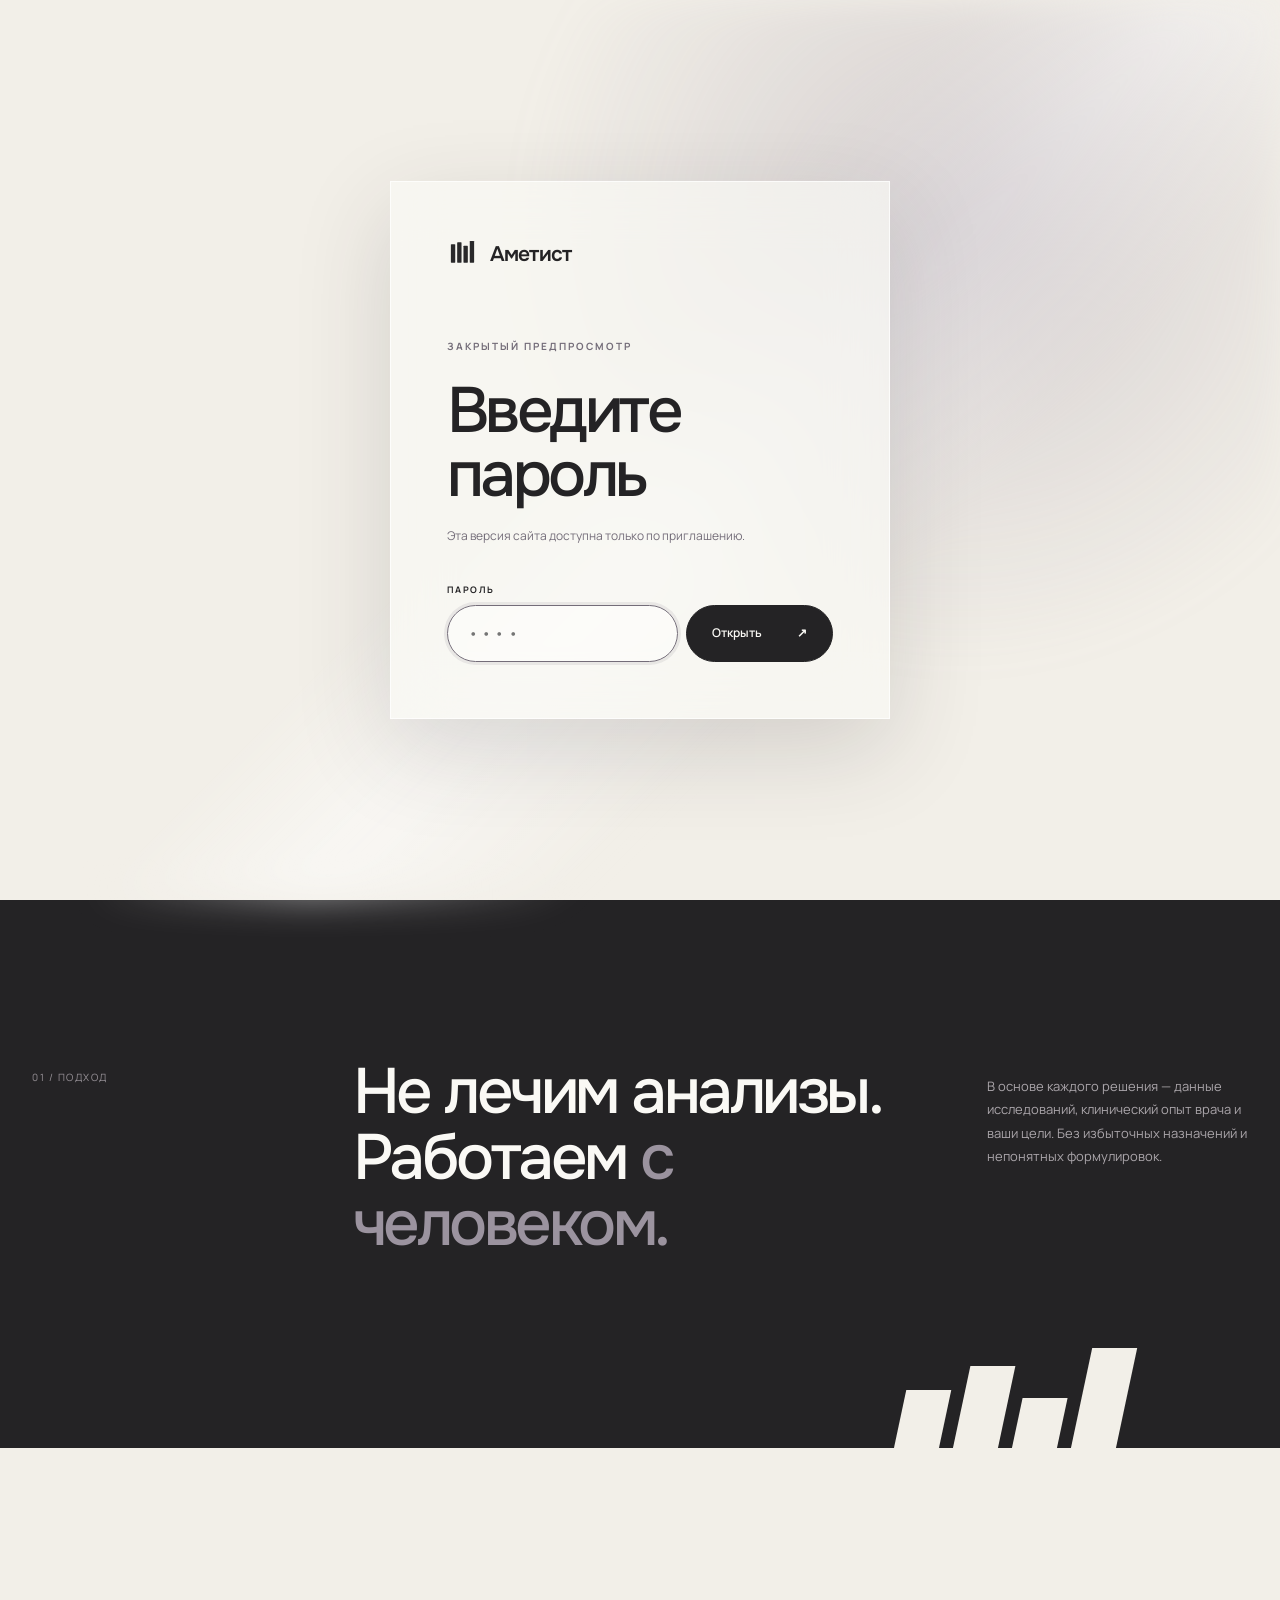
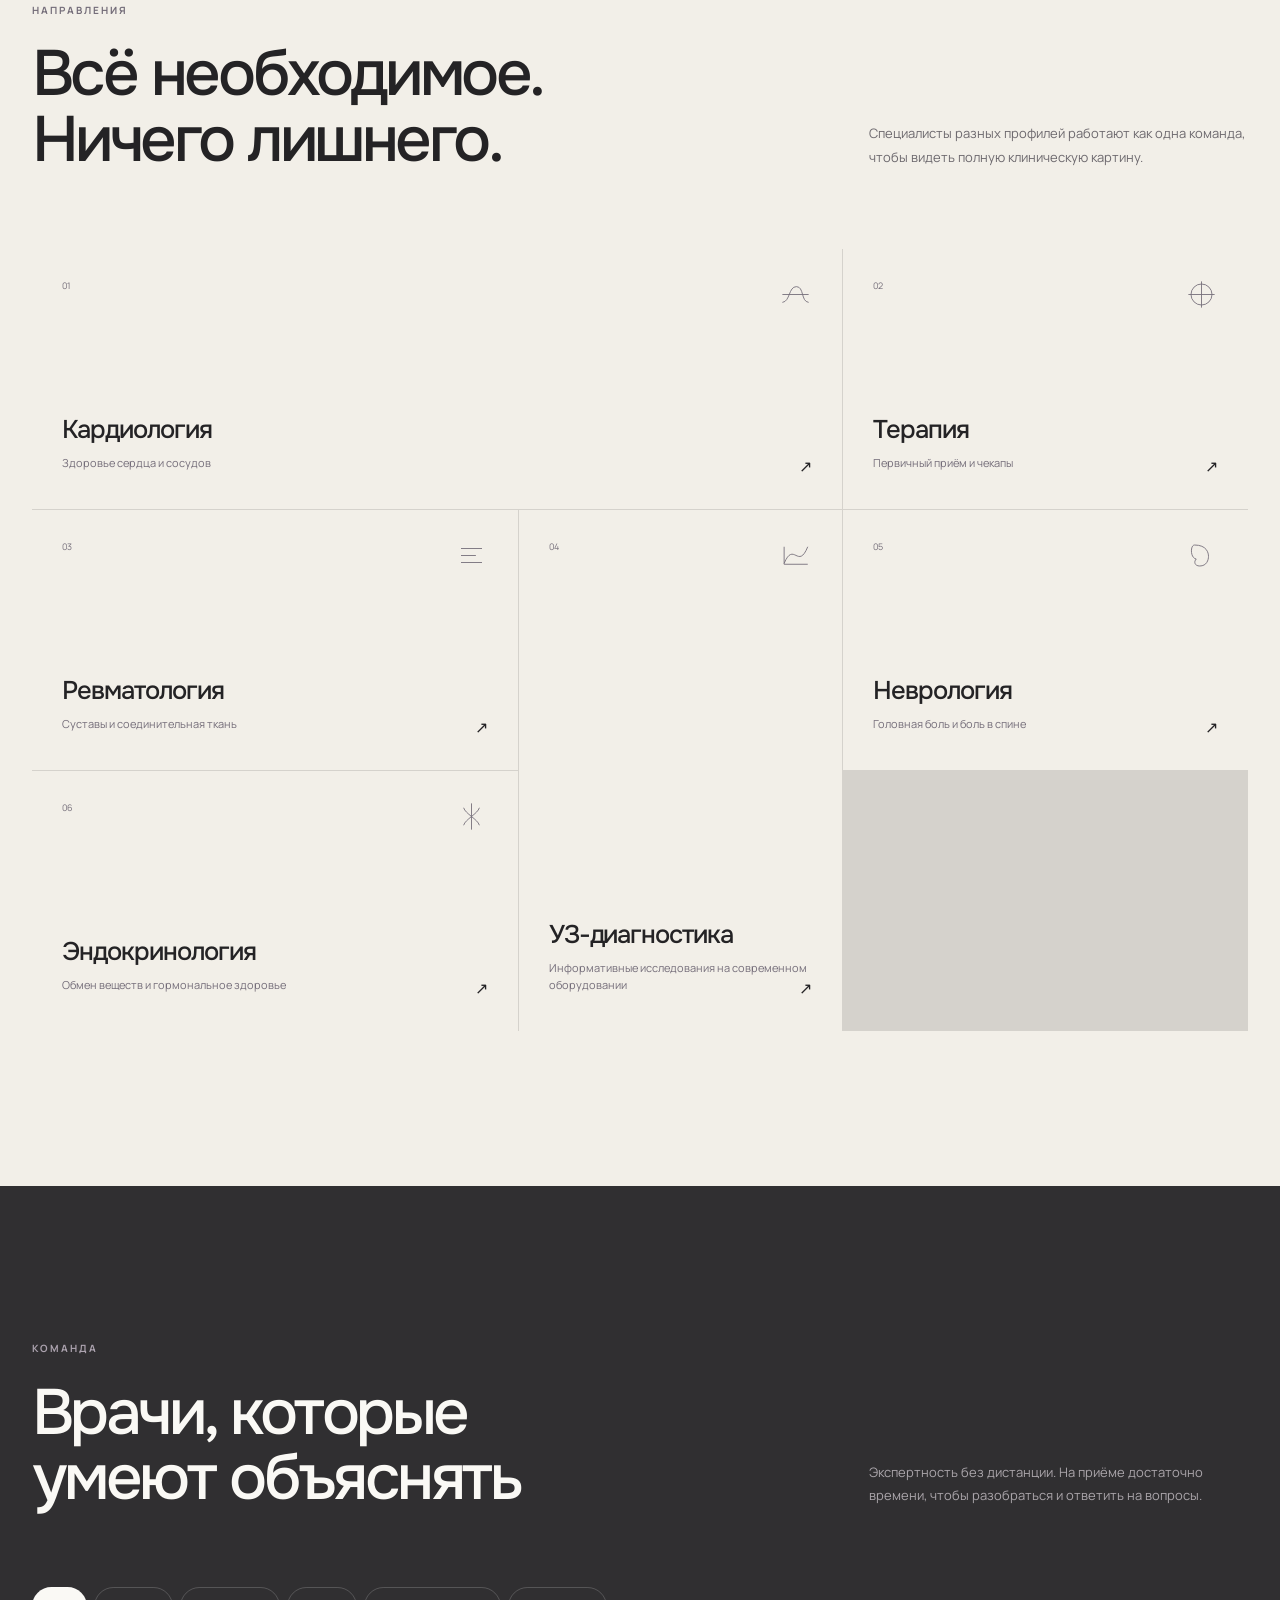
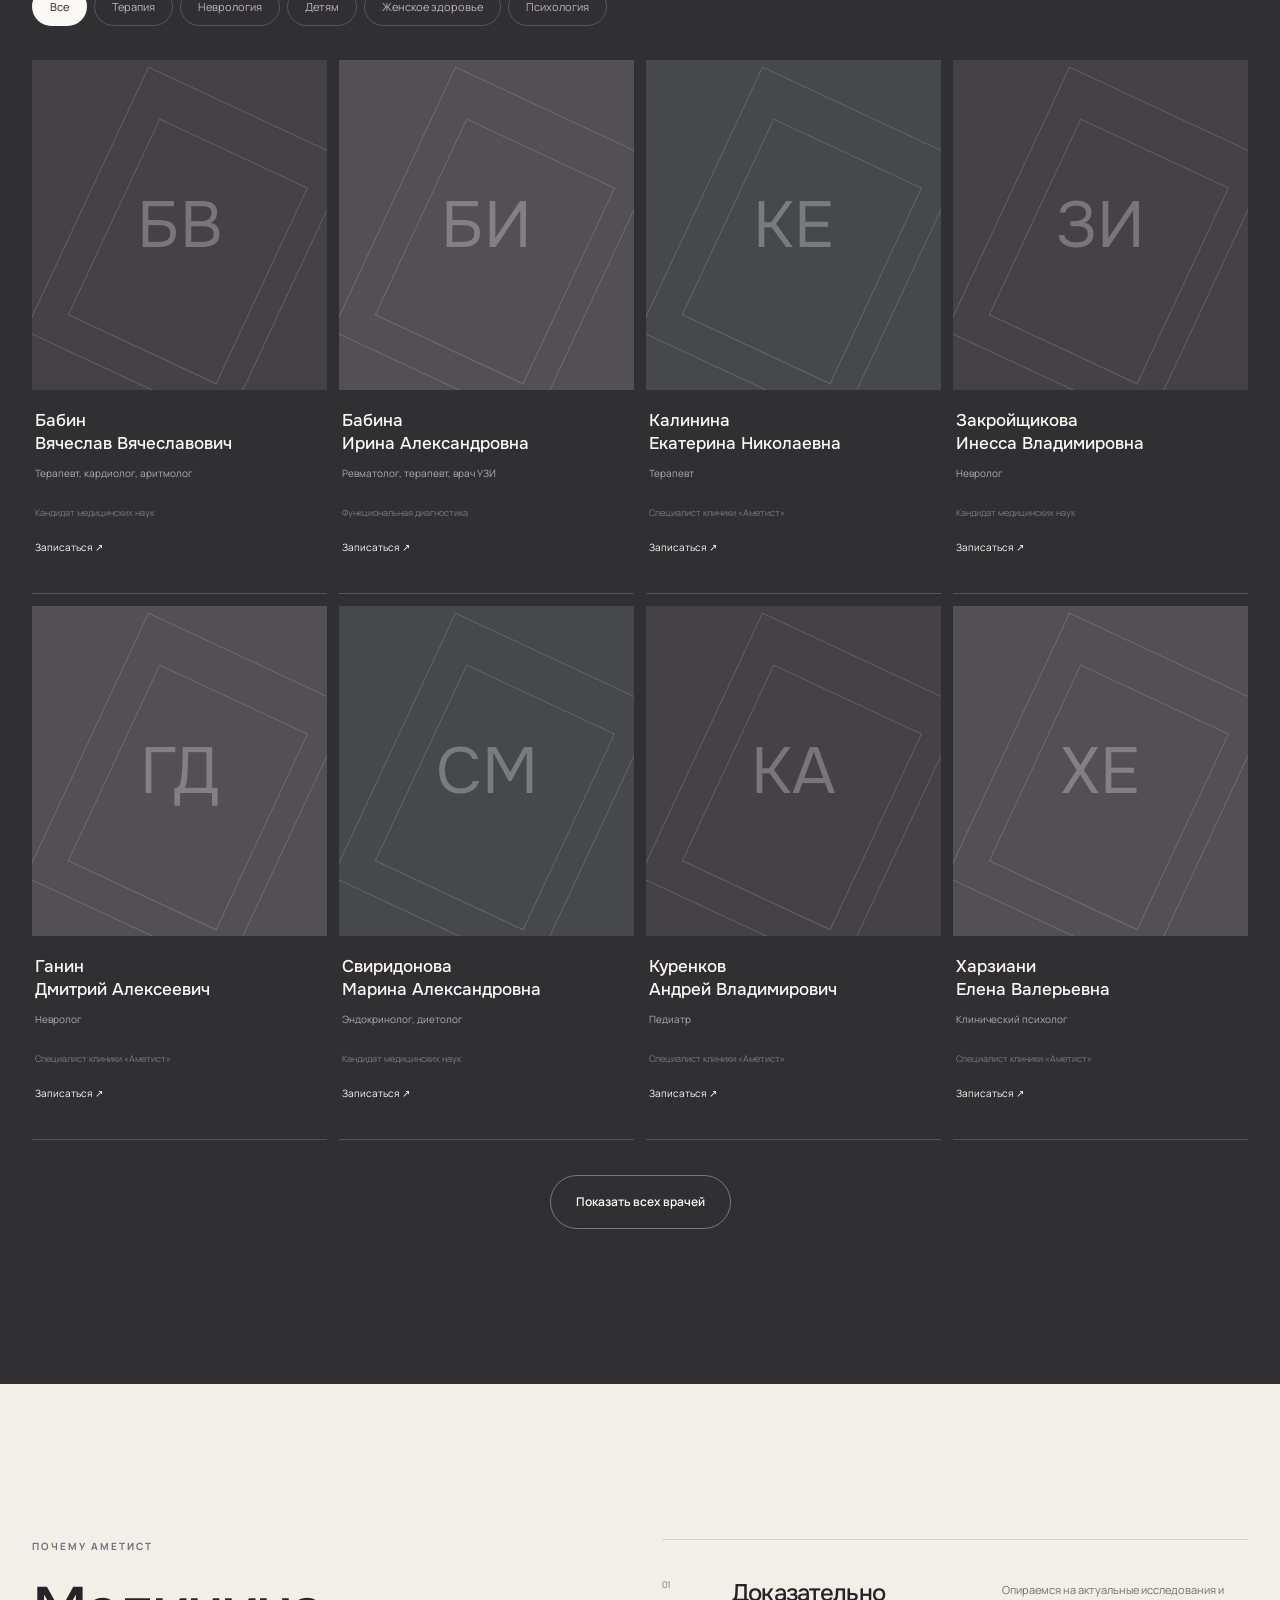
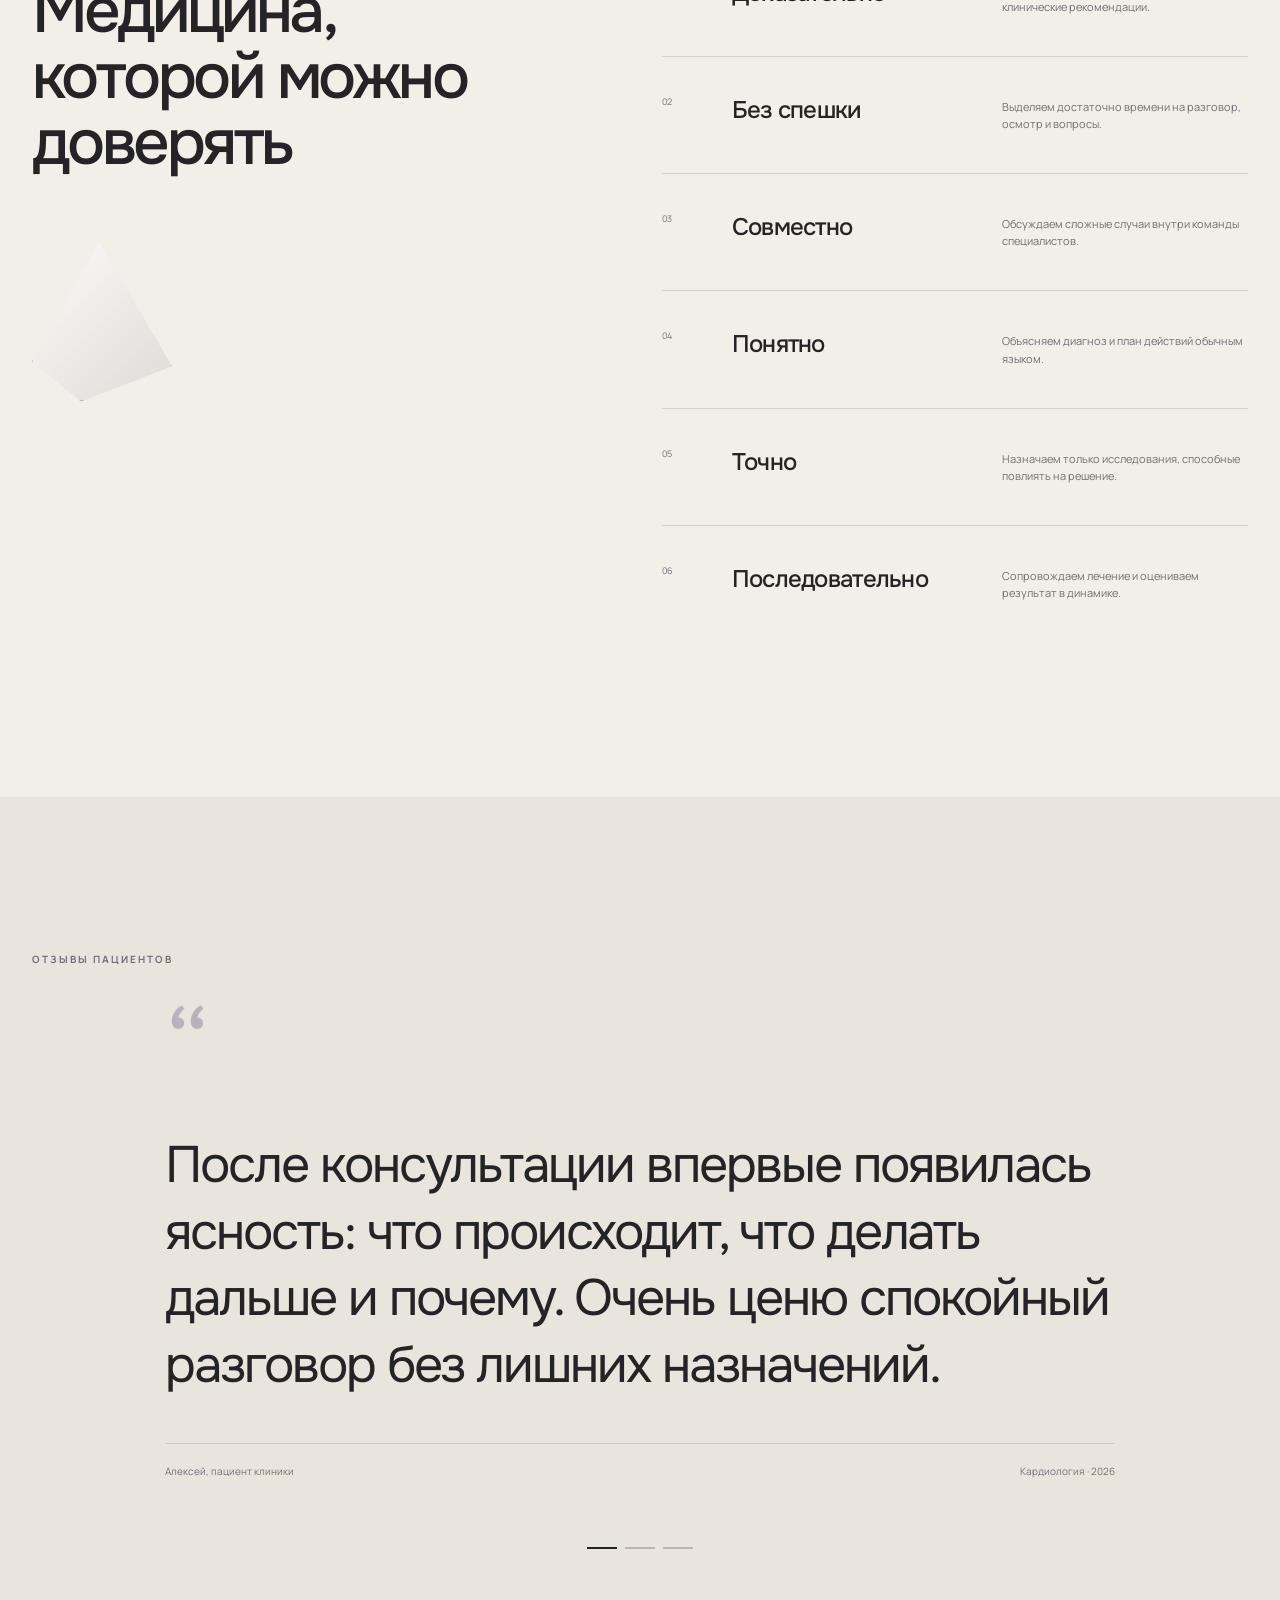
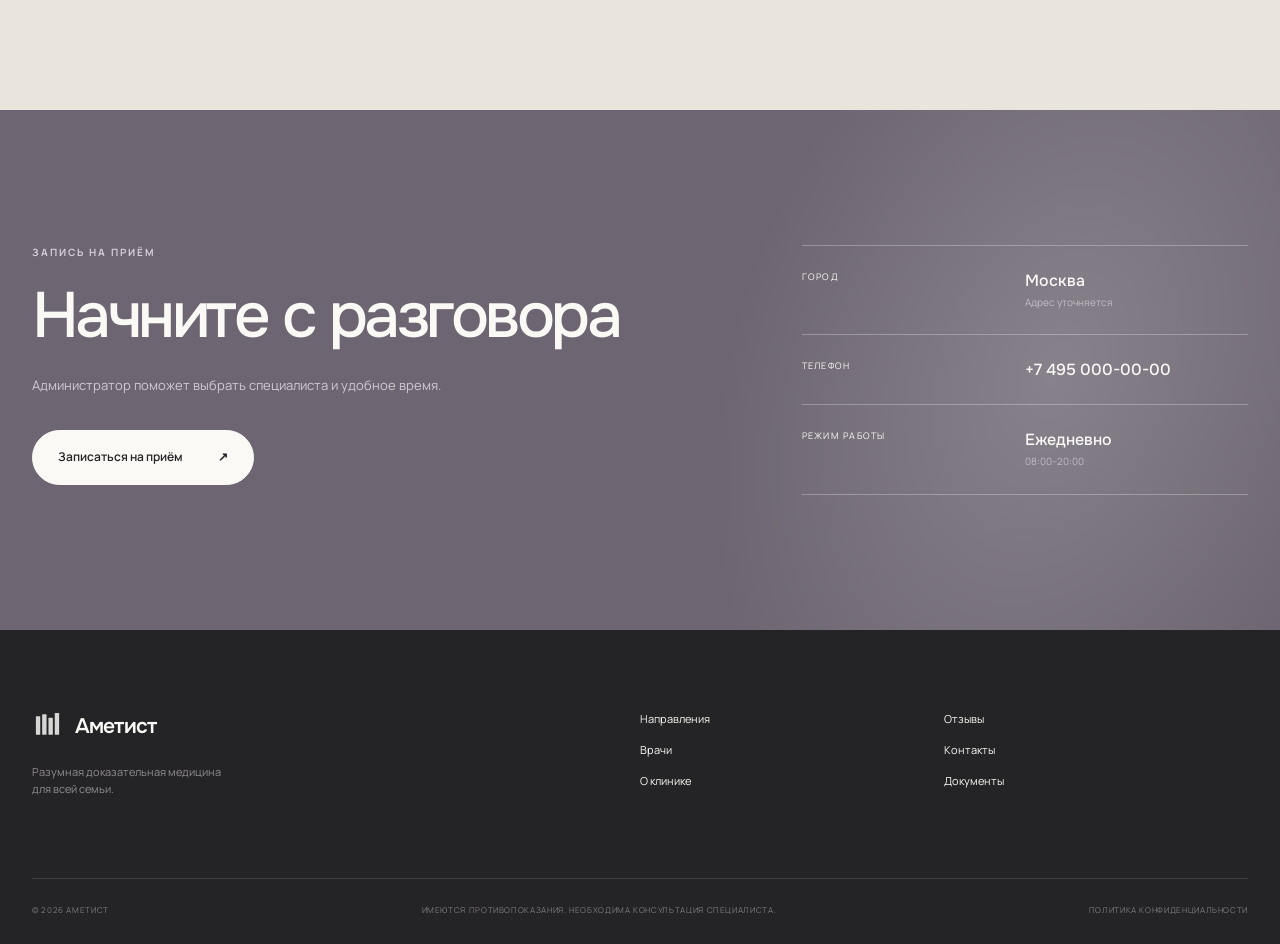
==== commit b824cc14: "Refine prism hero to match approved art direction" ====
--- a/index.html
+++ b/index.html
@@ -1,5 +1,5 @@
 <!doctype html>
-<html lang="ru"><head><meta charset="utf-8"><meta name="viewport" content="width=device-width,initial-scale=1"><meta name="description" content="Аметист — клиника доказательной медицины для взрослых и детей в Москве."><meta name="robots" content="noindex, nofollow, noarchive, nosnippet"><meta name="googlebot" content="noindex, nofollow, noarchive, nosnippet"><meta name="theme-color" content="#f2efe8"><title>Аметист — разумная доказательная медицина</title><link rel="icon" href="icons/favicon.svg" type="image/svg+xml"><link rel="preconnect" href="https://fonts.googleapis.com"><link rel="preconnect" href="https://fonts.gstatic.com" crossorigin><link href="https://fonts.googleapis.com/css2?family=Manrope:wght@400;500;600;700&amp;family=Onest:wght@400;500;600&amp;display=swap" rel="stylesheet"><link rel="stylesheet" href="css/style.css"><script src="js/script.js" defer></script></head>
+<html lang="ru"><head><meta charset="utf-8"><meta name="viewport" content="width=device-width,initial-scale=1"><meta name="description" content="Аметист — клиника доказательной медицины для взрослых и детей в Москве."><meta name="robots" content="noindex, nofollow, noarchive, nosnippet"><meta name="googlebot" content="noindex, nofollow, noarchive, nosnippet"><meta name="theme-color" content="#f2efe8"><title>Аметист — разумная доказательная медицина</title><link rel="icon" href="icons/favicon.svg" type="image/svg+xml"><link rel="preconnect" href="https://fonts.googleapis.com"><link rel="preconnect" href="https://fonts.gstatic.com" crossorigin><link href="https://fonts.googleapis.com/css2?family=Cormorant+Garamond:wght@500;600&amp;family=Manrope:wght@400;500;600;700&amp;family=Onest:wght@400;500;600&amp;display=swap" rel="stylesheet"><link rel="stylesheet" href="css/style.css"><script src="js/script.js" defer></script></head>
 <body class="locked"><div class="access-gate" data-access-gate role="dialog" aria-modal="true" aria-labelledby="gate-title"><div class="access-gate__glow" aria-hidden="true"></div><form class="access-gate__panel" data-access-form><a class="brand access-gate__brand" href="#" tabindex="-1"><img src="icons/logo-srez.svg" alt=""><span>Аметист</span></a><p class="kicker">Закрытый предпросмотр</p><h1 id="gate-title">Введите пароль</h1><p>Эта версия сайта доступна только по приглашению.</p><label for="access-password">Пароль</label><div class="access-gate__field"><input id="access-password" name="password" type="password" inputmode="numeric" autocomplete="current-password" required autofocus placeholder="••••"><button class="btn" type="submit">Открыть <span>↗</span></button></div><p class="access-gate__error" data-access-error role="alert" hidden>Неверный пароль. Попробуйте ещё раз.</p></form></div><a class="skip" href="#content">К содержанию</a>
 <header class="header"><div class="shell nav"><a class="brand" href="#top" aria-label="Аметист, на главную"><img src="icons/logo-srez.svg" alt=""><span>Аметист</span></a><button class="menu-btn" aria-expanded="false" aria-controls="menu"><span></span><span></span></button><nav id="menu" aria-label="Основная навигация"><a href="#specialties">Направления</a><a href="#doctors">Врачи</a><a href="#principles">О клинике</a><a href="#reviews">Отзывы</a><a href="#contacts">Контакты</a></nav><button class="btn btn--small js-book">Записаться</button></div></header>
 <main id="content">
--- a/css/style.css
+++ b/css/style.css
@@ -4,3 +4,7 @@
 
 /* Preview access gate: a visual client-side lock for stakeholder review. */
 body.locked{overflow:hidden}.access-gate{position:fixed;inset:0;z-index:1000;display:grid;place-items:center;background:var(--milk);transition:opacity .65s var(--ease),visibility .65s}.access-gate[hidden]{display:none}.access-gate.is-leaving{opacity:0;visibility:hidden}.access-gate__glow{position:absolute;inset:0;background:radial-gradient(circle at 75% 25%,rgba(139,126,147,.28),transparent 38%),linear-gradient(135deg,transparent 45%,rgba(255,255,255,.5) 55%,transparent 67%);filter:blur(18px)}.access-gate__panel{position:relative;width:min(500px,calc(100% - 32px));padding:56px;background:rgba(250,249,245,.67);border:1px solid rgba(255,255,255,.72);box-shadow:0 30px 90px rgba(48,42,52,.16);backdrop-filter:blur(28px)}.access-gate__brand{margin-bottom:70px;width:max-content}.access-gate__panel h1{margin:0;font:500 clamp(42px,5vw,64px)/1 var(--display);letter-spacing:-.055em}.access-gate__panel>p:not(.kicker):not(.access-gate__error){margin:20px 0 38px;color:var(--smoke);font-size:12px}.access-gate__panel label{display:block;margin-bottom:8px;font-size:9px;font-weight:700;text-transform:uppercase;letter-spacing:.16em}.access-gate__field{display:grid;grid-template-columns:1fr auto;gap:8px}.access-gate__field input{min-width:0;border:1px solid var(--line);border-radius:100px;background:rgba(255,255,255,.45);padding:15px 20px;outline:none;font-size:16px;letter-spacing:.2em}.access-gate__field input:focus{border-color:var(--smoke);box-shadow:0 0 0 3px rgba(116,109,121,.12)}.access-gate__error{margin:14px 5px 0;color:#83595c;font-size:11px}.access-gate.shake .access-gate__panel{animation:gateShake .4s ease}@keyframes gateShake{25%{transform:translateX(-7px)}50%{transform:translateX(6px)}75%{transform:translateX(-3px)}}@media(max-width:650px){.access-gate__panel{padding:36px 24px}.access-gate__brand{margin-bottom:55px}.access-gate__field{grid-template-columns:1fr}.access-gate__field .btn{width:100%}}
+
+/* Hero art direction: editorial serif type and luminous amethyst glass, matching the approved reference. */
+:root{--serif:"Cormorant Garamond",Georgia,serif}.hero h1{font-family:var(--serif);font-weight:500;line-height:.88;letter-spacing:-.045em;max-width:760px}.hero h1 i{font-family:var(--serif);color:var(--ink)}.hero-copy{align-self:center}.prism-wrap{right:-.5%;width:51%}.prism{transform-origin:50% 55%;filter:drop-shadow(0 42px 38px rgba(94,75,107,.23)) drop-shadow(22px 8px 38px rgba(217,203,224,.45))}.hero-glow{right:-4%;top:0;width:67vw;background:radial-gradient(ellipse at 58% 48%,rgba(158,139,174,.28),transparent 45%),linear-gradient(145deg,transparent 46%,rgba(255,253,244,.9) 52%,rgba(214,193,220,.22) 58%,transparent 64%)}.hero:after{content:"";position:absolute;z-index:1;pointer-events:none;right:-8%;top:30%;width:65%;height:120px;background:linear-gradient(100deg,transparent,rgba(255,252,235,.72),rgba(218,198,221,.22),transparent);filter:blur(10px);transform:rotate(-18deg)}.hero-copy,.hero-facts{z-index:3}.p-face{mix-blend-mode:multiply}.p-flare{mix-blend-mode:screen}.nav{height:76px}.hero{padding-top:76px}.hero-grid{min-height:calc(100svh - 76px)}
+@media(max-width:650px){.hero h1{font-size:54px;line-height:.9}.hero:after{top:55%;width:100%}.prism-wrap{width:100%;right:-23%}}
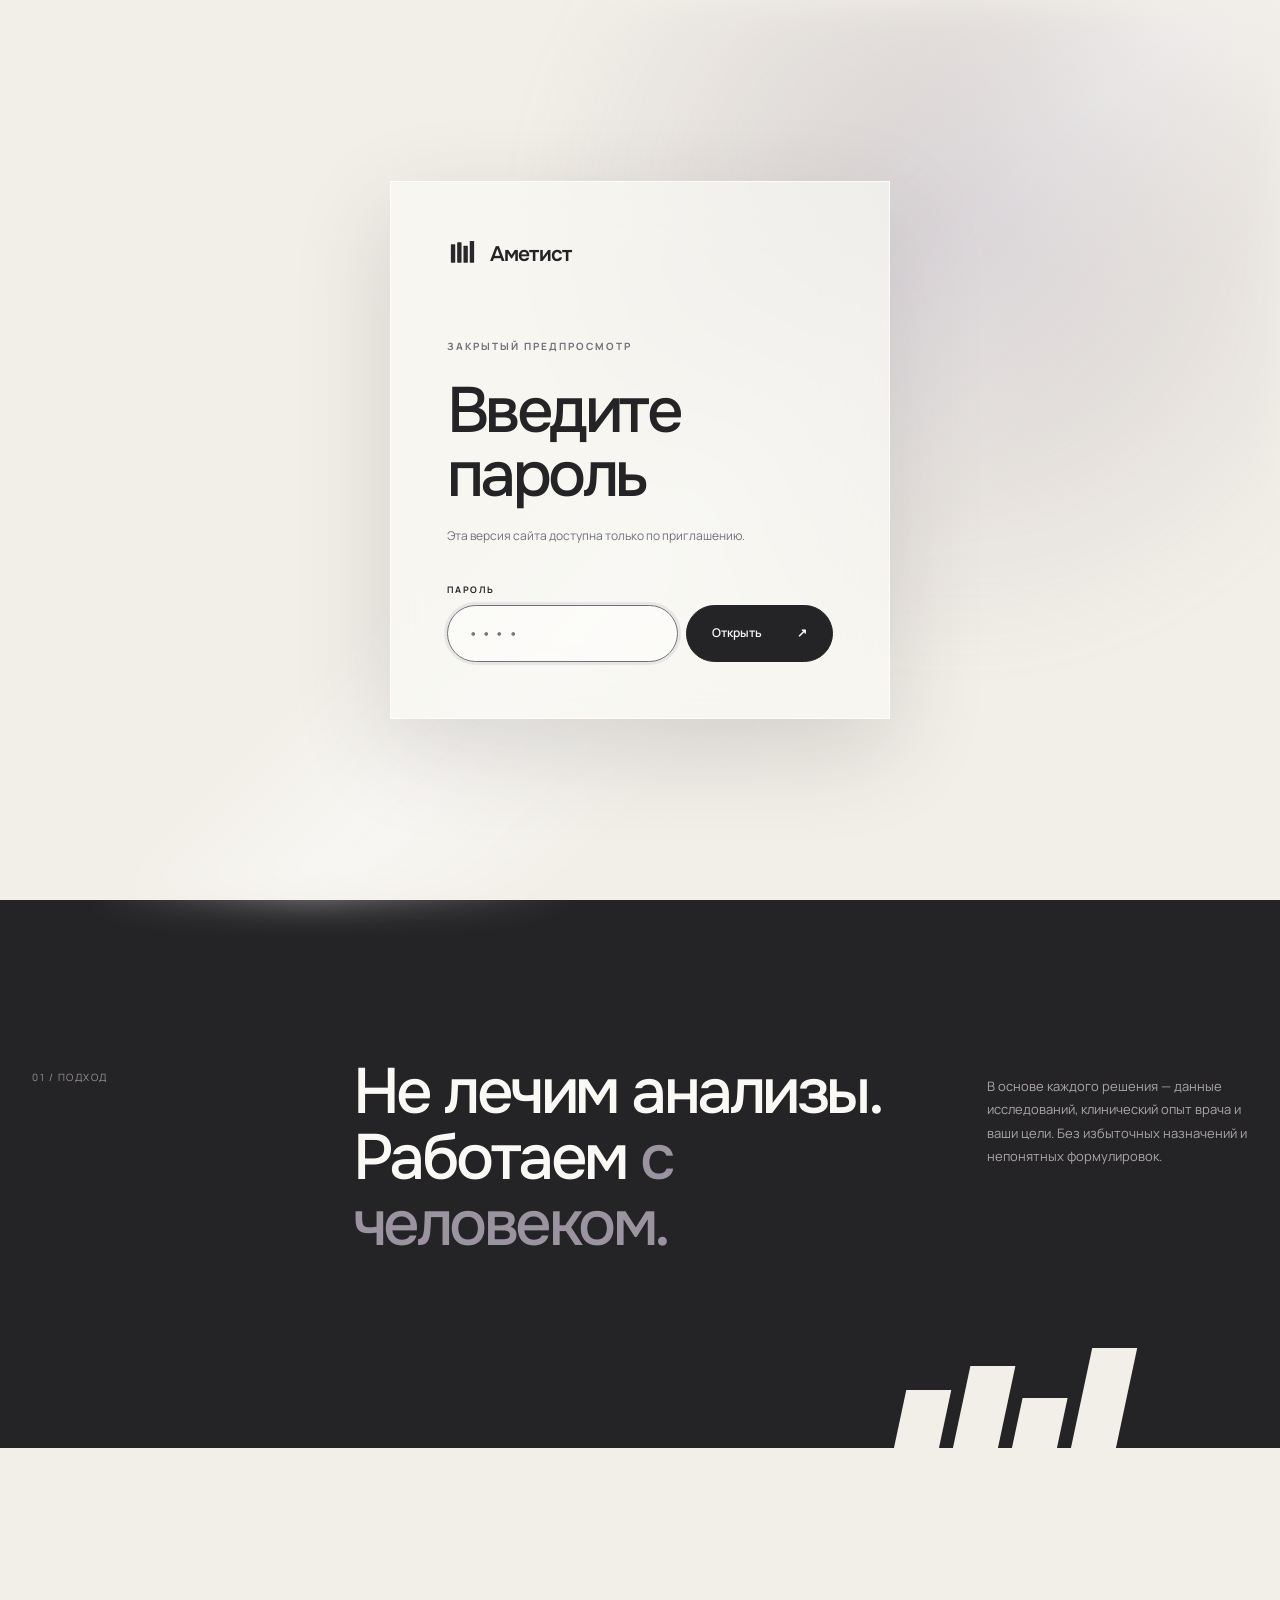
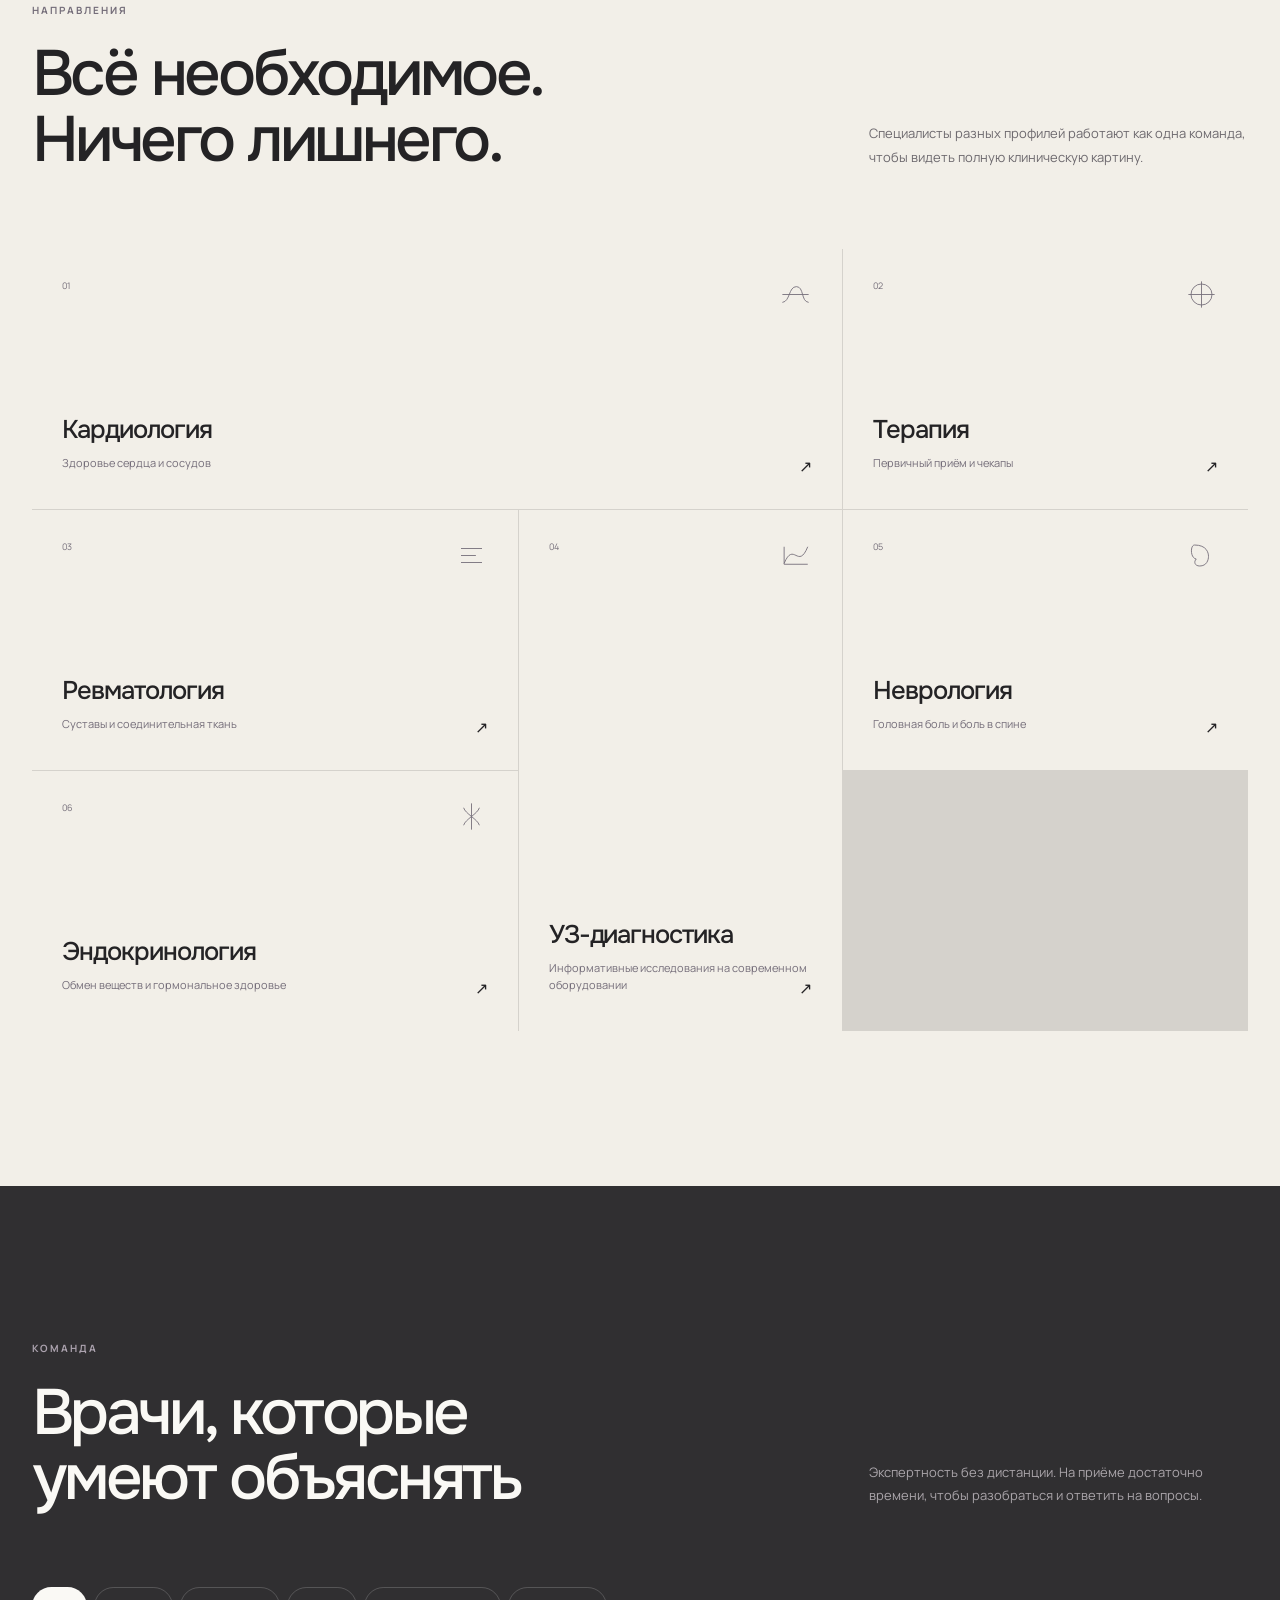
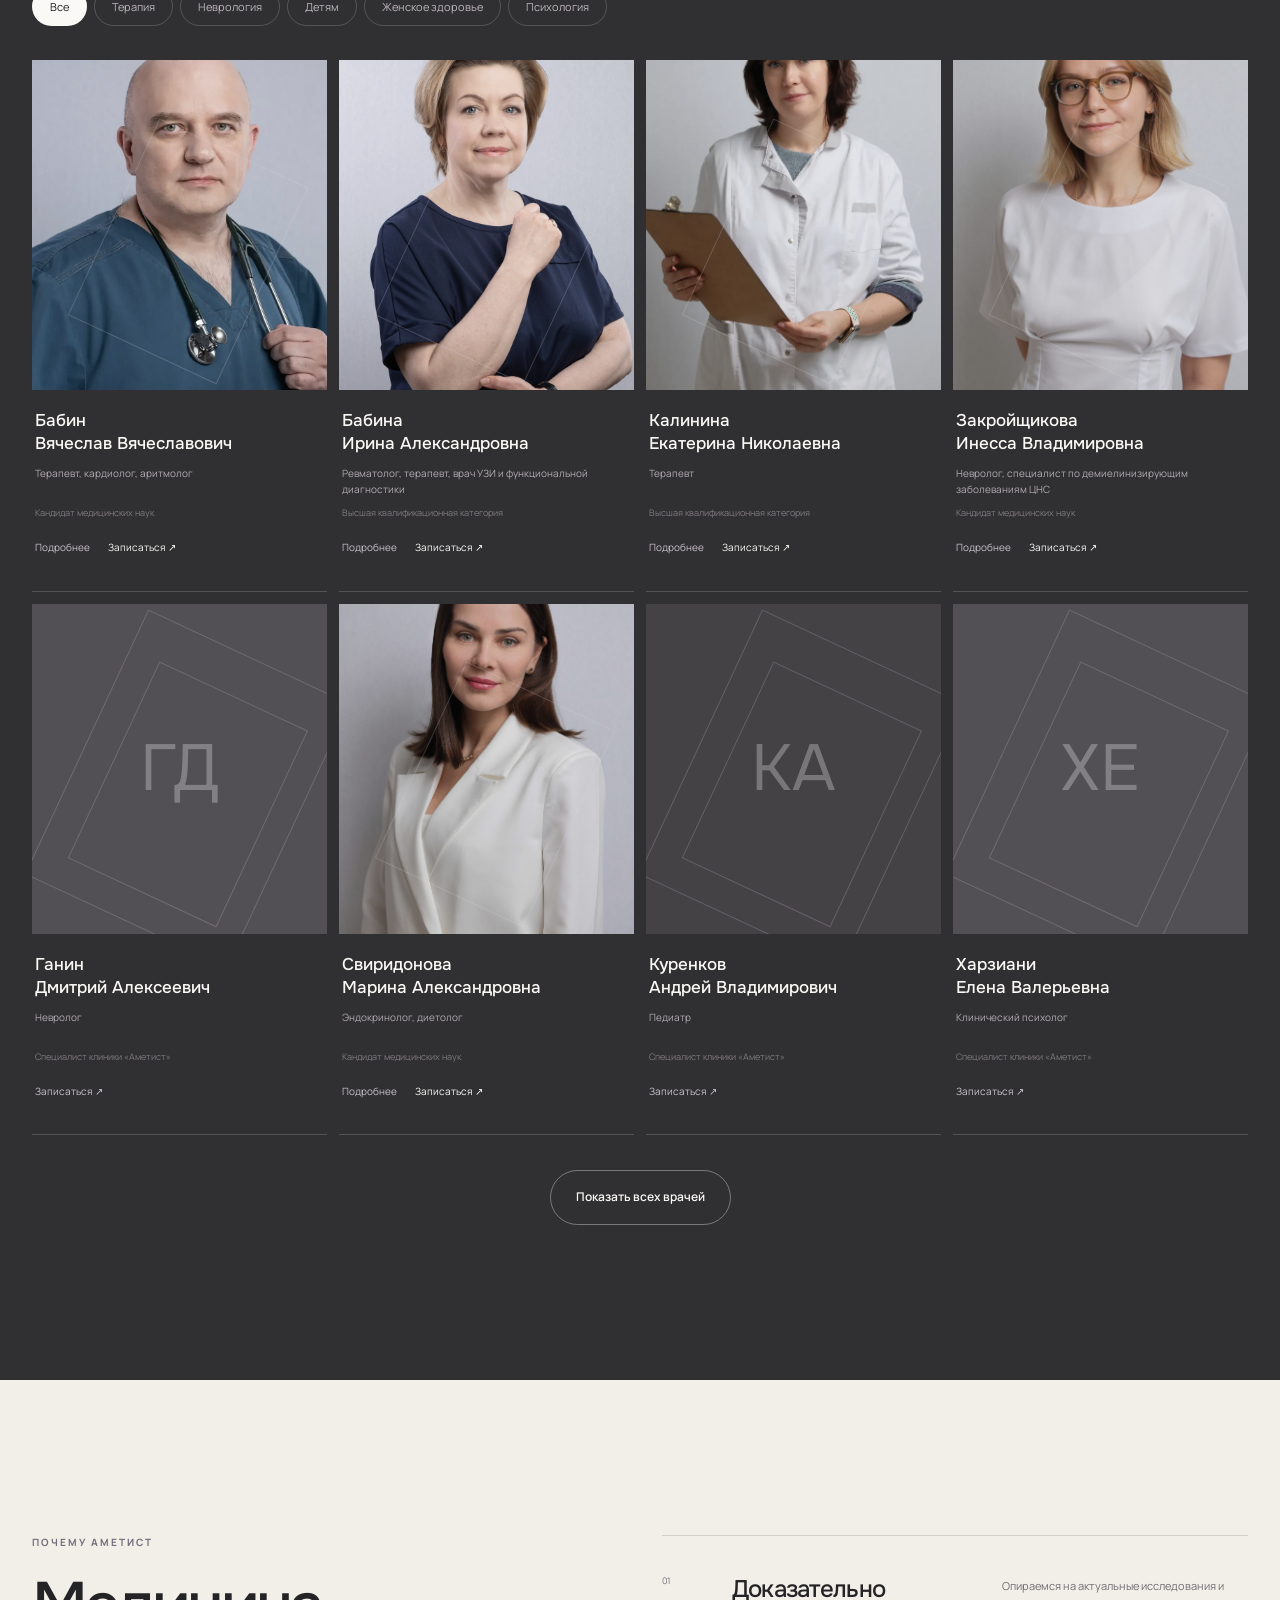
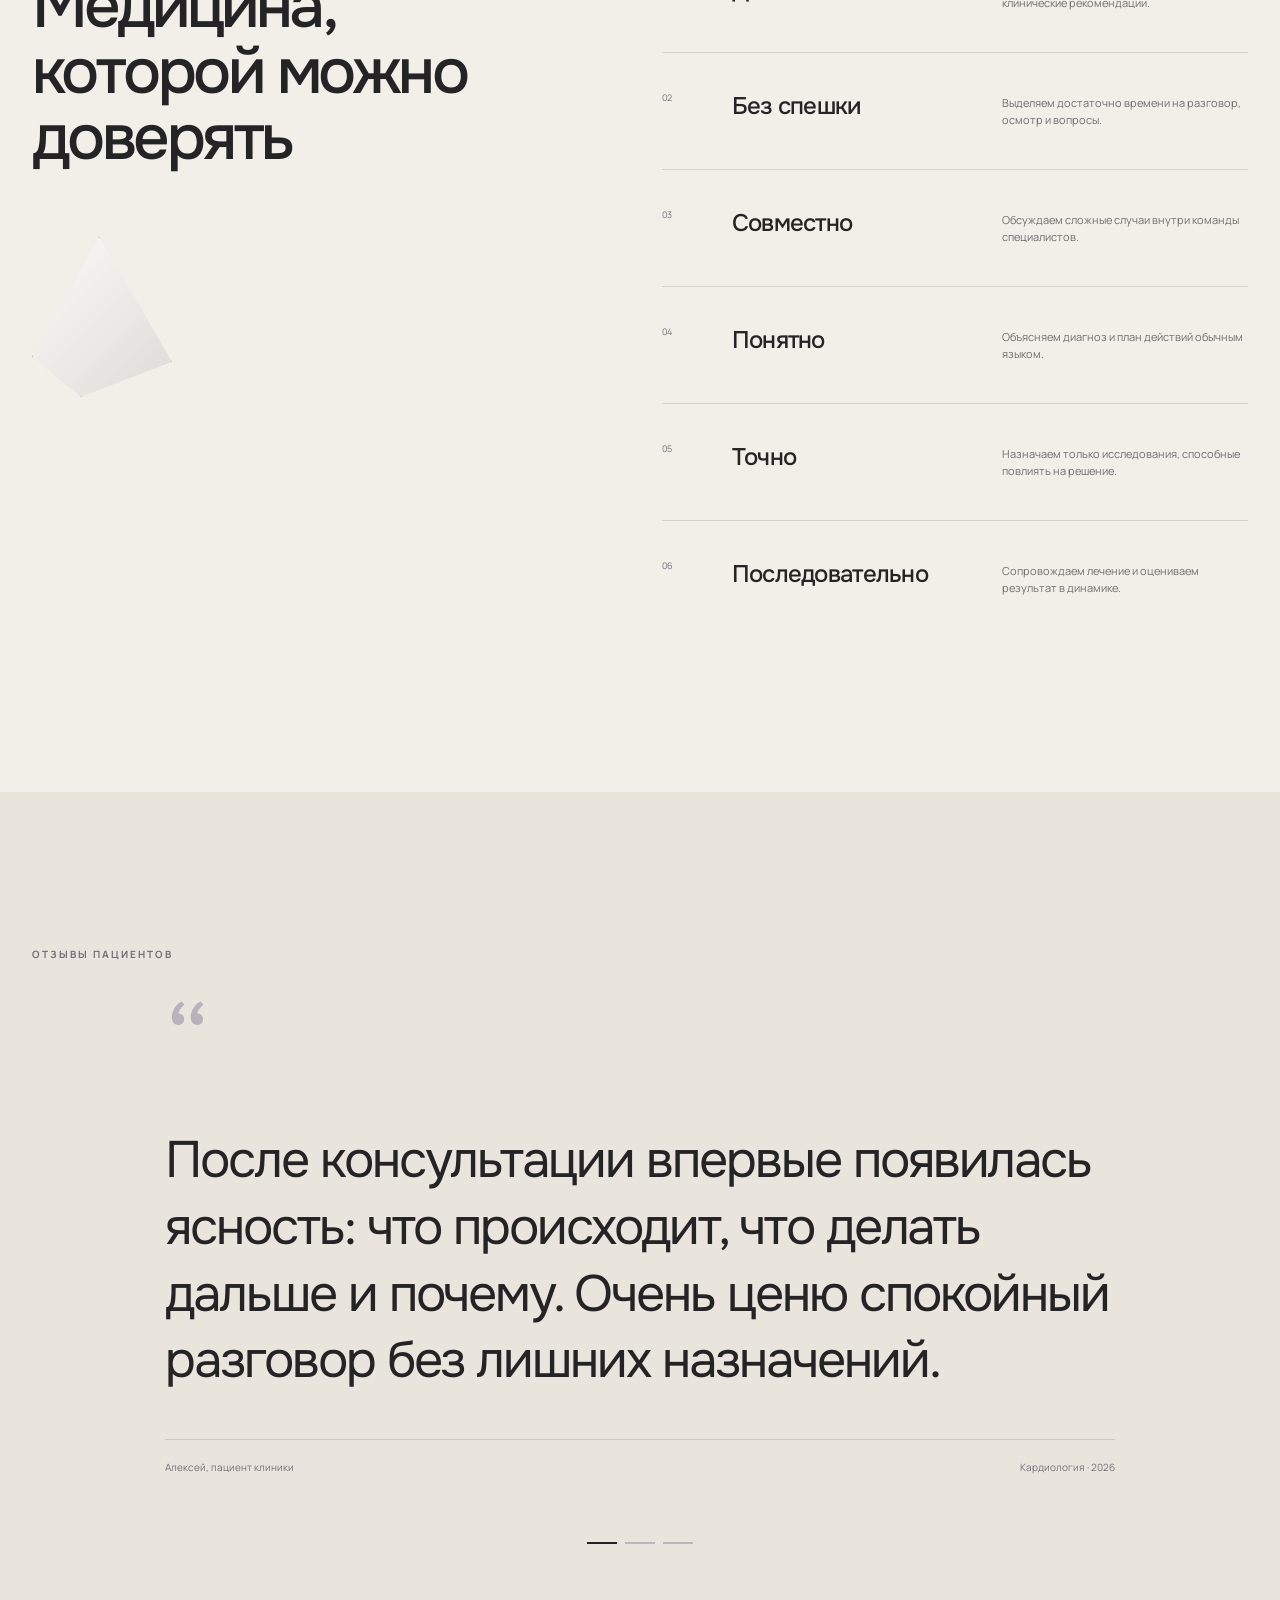
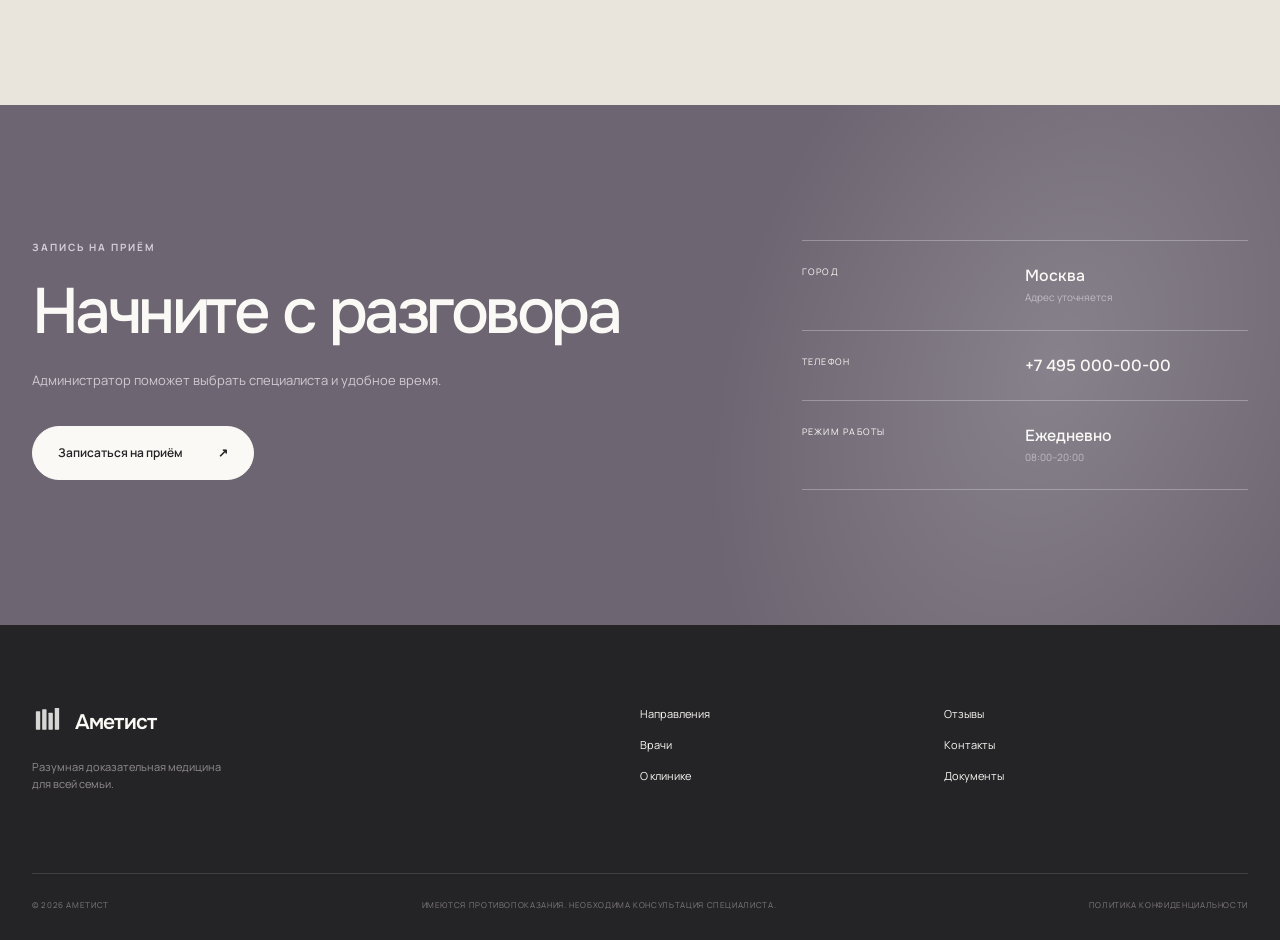
==== commit e03006c4: "Store doctor portraits in PR-compatible SVG files" ====
--- a/index.html
+++ b/index.html
@@ -1,10 +1,10 @@
 <!doctype html>
-<html lang="ru"><head><meta charset="utf-8"><meta name="viewport" content="width=device-width,initial-scale=1"><meta name="description" content="Аметист — клиника доказательной медицины для взрослых и детей в Москве."><meta name="robots" content="noindex, nofollow, noarchive, nosnippet"><meta name="googlebot" content="noindex, nofollow, noarchive, nosnippet"><meta name="theme-color" content="#f2efe8"><title>Аметист — разумная доказательная медицина</title><link rel="icon" href="icons/favicon.svg" type="image/svg+xml"><link rel="preconnect" href="https://fonts.googleapis.com"><link rel="preconnect" href="https://fonts.gstatic.com" crossorigin><link href="https://fonts.googleapis.com/css2?family=Cormorant+Garamond:wght@500;600&amp;family=Manrope:wght@400;500;600;700&amp;family=Onest:wght@400;500;600&amp;display=swap" rel="stylesheet"><link rel="stylesheet" href="css/style.css"><script src="js/script.js" defer></script></head>
+<html lang="ru"><head><meta charset="utf-8"><meta name="viewport" content="width=device-width,initial-scale=1"><meta name="description" content="Аметист — клиника доказательной медицины для взрослых и детей в Москве."><meta name="robots" content="noindex, nofollow, noarchive, nosnippet"><meta name="googlebot" content="noindex, nofollow, noarchive, nosnippet"><meta name="theme-color" content="#f2efe8"><title>Аметист — разумная доказательная медицина</title><link rel="icon" href="icons/favicon.svg" type="image/svg+xml"><link rel="preconnect" href="https://fonts.googleapis.com"><link rel="preconnect" href="https://fonts.gstatic.com" crossorigin><link href="https://fonts.googleapis.com/css2?family=Cormorant+Garamond:wght@500;600&amp;family=Manrope:wght@400;500;600;700&amp;family=Onest:wght@400;500;600&amp;display=swap" rel="stylesheet"><link rel="stylesheet" href="css/style.css"><script src="js/doctor-profiles.js" defer></script><script src="js/script.js" defer></script></head>
 <body class="locked"><div class="access-gate" data-access-gate role="dialog" aria-modal="true" aria-labelledby="gate-title"><div class="access-gate__glow" aria-hidden="true"></div><form class="access-gate__panel" data-access-form><a class="brand access-gate__brand" href="#" tabindex="-1"><img src="icons/logo-srez.svg" alt=""><span>Аметист</span></a><p class="kicker">Закрытый предпросмотр</p><h1 id="gate-title">Введите пароль</h1><p>Эта версия сайта доступна только по приглашению.</p><label for="access-password">Пароль</label><div class="access-gate__field"><input id="access-password" name="password" type="password" inputmode="numeric" autocomplete="current-password" required autofocus placeholder="••••"><button class="btn" type="submit">Открыть <span>↗</span></button></div><p class="access-gate__error" data-access-error role="alert" hidden>Неверный пароль. Попробуйте ещё раз.</p></form></div><a class="skip" href="#content">К содержанию</a>
 <header class="header"><div class="shell nav"><a class="brand" href="#top" aria-label="Аметист, на главную"><img src="icons/logo-srez.svg" alt=""><span>Аметист</span></a><button class="menu-btn" aria-expanded="false" aria-controls="menu"><span></span><span></span></button><nav id="menu" aria-label="Основная навигация"><a href="#specialties">Направления</a><a href="#doctors">Врачи</a><a href="#principles">О клинике</a><a href="#reviews">Отзывы</a><a href="#contacts">Контакты</a></nav><button class="btn btn--small js-book">Записаться</button></div></header>
 <main id="content">
 <section class="hero" id="top"><div class="hero-glow"></div><div class="shell hero-grid"><div class="hero-copy"><p class="kicker text-reveal">Клиника доказательной медицины · Москва</p><h1><span class="text-reveal">Разумная доказательная</span><span class="text-reveal">медицина <i>для всей семьи</i></span></h1><p class="lead text-reveal">Вдумчивые консультации, точная диагностика и решения, основанные на современных клинических рекомендациях.</p><div class="hero-actions text-reveal"><button class="btn js-book">Записаться на приём <span>↗</span></button><a class="btn btn--quiet" href="#doctors">Выбрать врача <span>↓</span></a></div></div>
-<div class="prism-wrap" aria-hidden="true"><div class="prism-light"></div><svg class="prism" viewBox="0 0 600 650"><defs><linearGradient id="face1" x1="0" y1="0" x2="1" y2="1"><stop stop-color="#fff" stop-opacity=".72"/><stop offset="1" stop-color="#756d7d" stop-opacity=".17"/></linearGradient><linearGradient id="face2"><stop stop-color="#8c8191" stop-opacity=".30"/><stop offset="1" stop-color="#fff" stop-opacity=".12"/></linearGradient><filter id="blur"><feGaussianBlur stdDeviation="18"/></filter></defs><path class="p-shadow" d="M97 533L314 47l206 433-250 124z"/><path class="p-face p1" d="M314 47L270 604 97 533z" fill="url(#face1)"/><path class="p-face p2" d="M314 47l206 433-250 124z" fill="url(#face2)"/><path class="p-edge" d="M314 47L97 533l173 71 250-124zM314 47l-44 557"/><path class="p-flare" d="M297 80L180 490" filter="url(#blur)"/></svg><span class="orbit orbit-a"></span><span class="orbit orbit-b"></span></div>
+<div class="prism-wrap" aria-hidden="true"><div class="prism-light"></div><img class="prism" src="images/hero-prism.svg" alt="Абстрактная полупрозрачная призма в дымчато-аметистовых оттенках"><span class="orbit orbit-a"></span><span class="orbit orbit-b"></span></div>
 <div class="hero-facts"><div><strong>14</strong><span>врачей</span></div><div><strong>01</strong><span>доказательный подход</span></div><div><strong>Москва</strong><span>адрес уточняется</span></div><div><strong>7/7</strong><span>приём ежедневно</span></div></div></div></section>
 <section class="manifest"><div class="shell manifest-grid reveal"><p class="section-index">01 / Подход</p><h2>Не лечим анализы.<br>Работаем <em>с человеком.</em></h2><p>В основе каждого решения — данные исследований, клинический опыт врача и ваши цели. Без избыточных назначений и непонятных формулировок.</p></div><div class="slice-divider" aria-hidden="true"><i></i><i></i><i></i><i></i></div></section>
 <section class="section specialties" id="specialties"><div class="shell"><header class="section-head reveal"><div><p class="kicker">Направления</p><h2>Всё необходимое.<br>Ничего лишнего.</h2></div><p>Специалисты разных профилей работают как одна команда, чтобы видеть полную клиническую картину.</p></header><div class="specialty-layout">
@@ -15,5 +15,18 @@
 <section class="contact" id="contacts"><div class="shell contact-grid"><div class="reveal"><p class="kicker">Запись на приём</p><h2>Начните с разговора</h2><p>Администратор поможет выбрать специалиста и удобное время.</p><button class="btn btn--light js-book">Записаться на приём <span>↗</span></button></div><div class="contact-data reveal"><div><span>Город</span><strong>Москва</strong><small>Адрес уточняется</small></div><div><span>Телефон</span><a href="tel:+74950000000">+7 495 000-00-00</a></div><div><span>Режим работы</span><strong>Ежедневно</strong><small>08:00–20:00</small></div></div></div></section>
 </main>
 <footer><div class="shell footer-grid"><div><a class="brand brand--light" href="#top"><img src="icons/logo-srez.svg" alt=""><span>Аметист</span></a><p>Разумная доказательная медицина<br>для всей семьи.</p></div><div><a href="#specialties">Направления</a><a href="#doctors">Врачи</a><a href="#principles">О клинике</a></div><div><a href="#reviews">Отзывы</a><a href="#contacts">Контакты</a><a href="#">Документы</a></div></div><div class="shell legal"><span>© 2026 Аметист</span><span>Имеются противопоказания. Необходима консультация специалиста.</span><a href="#">Политика конфиденциальности</a></div></footer>
+<dialog class="doctor-profile" data-doctor-profile aria-labelledby="doctor-profile-title">
+  <button class="modal-close" type="button" data-profile-close aria-label="Закрыть профиль врача">×</button>
+  <header class="doctor-profile__hero">
+    <img data-profile-photo src="" alt="">
+    <div>
+      <p class="kicker" data-profile-specialties></p>
+      <h2 id="doctor-profile-title" data-profile-name></h2>
+      <p class="doctor-profile__intro" data-profile-intro></p>
+      <button class="btn js-profile-book" type="button">Записаться на приём <span>↗</span></button>
+    </div>
+  </header>
+  <div class="doctor-profile__body" data-profile-body></div>
+</dialog>
 <dialog class="modal" aria-labelledby="modal-title"><button class="modal-close" aria-label="Закрыть">×</button><p class="kicker">Запись в клинику</p><h2 id="modal-title">Подберём врача<br>и удобное время</h2><p>Оставьте контакты — администратор перезвонит вам.</p><form><label>Имя<input name="name" autocomplete="name" required placeholder="Как к вам обращаться"></label><label>Телефон<input name="phone" type="tel" autocomplete="tel" required placeholder="+7 900 000-00-00"></label><label class="check"><input type="checkbox" required><span>Согласен на обработку персональных данных</span></label><button class="btn" type="submit">Отправить заявку <span>↗</span></button></form><div class="success" hidden><b>Готово</b><p>Мы скоро свяжемся с вами.</p></div></dialog>
 </body></html>
--- a/css/style.css
+++ b/css/style.css
@@ -8,3 +8,10 @@
 /* Hero art direction: editorial serif type and luminous amethyst glass, matching the approved reference. */
 :root{--serif:"Cormorant Garamond",Georgia,serif}.hero h1{font-family:var(--serif);font-weight:500;line-height:.88;letter-spacing:-.045em;max-width:760px}.hero h1 i{font-family:var(--serif);color:var(--ink)}.hero-copy{align-self:center}.prism-wrap{right:-.5%;width:51%}.prism{transform-origin:50% 55%;filter:drop-shadow(0 42px 38px rgba(94,75,107,.23)) drop-shadow(22px 8px 38px rgba(217,203,224,.45))}.hero-glow{right:-4%;top:0;width:67vw;background:radial-gradient(ellipse at 58% 48%,rgba(158,139,174,.28),transparent 45%),linear-gradient(145deg,transparent 46%,rgba(255,253,244,.9) 52%,rgba(214,193,220,.22) 58%,transparent 64%)}.hero:after{content:"";position:absolute;z-index:1;pointer-events:none;right:-8%;top:30%;width:65%;height:120px;background:linear-gradient(100deg,transparent,rgba(255,252,235,.72),rgba(218,198,221,.22),transparent);filter:blur(10px);transform:rotate(-18deg)}.hero-copy,.hero-facts{z-index:3}.p-face{mix-blend-mode:multiply}.p-flare{mix-blend-mode:screen}.nav{height:76px}.hero{padding-top:76px}.hero-grid{min-height:calc(100svh - 76px)}
 @media(max-width:650px){.hero h1{font-size:54px;line-height:.9}.hero:after{top:55%;width:100%}.prism-wrap{width:100%;right:-23%}}
+
+/* Consistent editorial crop for approved doctor portraits. */
+.doctor-portrait img{display:block;width:100%;height:100%;object-fit:cover;object-position:center 18%;filter:saturate(.82) contrast(.98);transition:transform .7s var(--ease),filter .7s var(--ease)}.doctor:hover .doctor-portrait img{transform:scale(1.025);filter:saturate(.95) contrast(1)}
+
+/* Detailed physician profile keeps long-form clinical information readable. */
+.doctor-info__actions{display:flex;align-items:center;gap:18px}.doctor-info__actions button:first-child{color:#c9c2cc}.doctor-profile{width:min(1120px,calc(100% - 40px));max-height:calc(100svh - 40px);padding:0;border:0;background:var(--milk);color:var(--ink);box-shadow:0 35px 120px rgba(20,18,21,.42)}.doctor-profile::backdrop{background:rgba(26,24,27,.78);backdrop-filter:blur(12px)}.doctor-profile>.modal-close{position:fixed;z-index:2;right:max(32px,calc((100vw - 1120px)/2 + 22px));top:32px;width:42px;height:42px;border-radius:50%;background:rgba(242,239,232,.82);backdrop-filter:blur(14px)}.doctor-profile__hero{display:grid;grid-template-columns:minmax(300px,.8fr) 1.2fr;min-height:570px;background:var(--paper)}.doctor-profile__hero>img{width:100%;height:100%;max-height:650px;object-fit:cover;object-position:center 18%;filter:saturate(.82)}.doctor-profile__hero>div{padding:100px 8vw 70px;align-self:center}.doctor-profile__hero h2{max-width:620px;margin:0 0 24px;font:500 clamp(45px,5.5vw,76px)/.95 var(--serif);letter-spacing:-.045em}.doctor-profile__intro{max-width:610px;margin:0 0 36px;color:var(--smoke);font-size:14px;line-height:1.8}.doctor-profile__body{width:min(760px,calc(100% - 48px));margin:auto;padding:95px 0 120px}.doctor-profile__body section{padding:55px 0;border-top:1px solid var(--line)}.doctor-profile__body h3{margin:0 0 25px;font:500 clamp(28px,3vw,38px)/1.1 var(--display);letter-spacing:-.04em}.doctor-profile__body p,.doctor-profile__body li,.doctor-profile__body dd{color:#5f5b61;font-size:13px;line-height:1.85}.doctor-profile__facts{display:grid;grid-template-columns:1fr 1fr;margin:0;border-top:1px solid var(--line)}.doctor-profile__facts div{padding:18px 12px 18px 0;border-bottom:1px solid var(--line)}.doctor-profile__facts dt{margin-bottom:6px;color:var(--smoke);font-size:9px;text-transform:uppercase;letter-spacing:.13em}.doctor-profile__facts dd{margin:0;color:var(--ink)}.doctor-profile__quote{margin:30px 0 45px;padding:45px;border-left:3px solid var(--smoke);background:var(--paper);font-size:clamp(25px,3vw,38px);line-height:1.3}.doctor-profile__list{padding-left:20px}.doctor-profile__list li{padding:8px 0}.doctor-profile__timeline{list-style:none;padding:0;margin:0}.doctor-profile__timeline li{display:grid;grid-template-columns:1fr 1.4fr;gap:30px;padding:22px 0;border-top:1px solid var(--line)}.doctor-profile__timeline strong{color:var(--ink);font-weight:600}.doctor-profile__timeline span{color:var(--smoke)}.doctor-profile details{border-top:1px solid var(--line);padding:20px 0}.doctor-profile details:last-child{border-bottom:1px solid var(--line)}.doctor-profile summary{cursor:pointer;font-weight:600}.doctor-profile details p{margin-bottom:0}.doctor-profile[open]{animation:profileIn .55s var(--ease)}@keyframes profileIn{from{opacity:0;transform:translateY(20px) scale(.985)}}
+@media(max-width:650px){.doctor-info__actions{gap:10px;justify-content:space-between}.doctor-profile{width:100%;max-height:100svh}.doctor-profile>.modal-close{right:14px;top:14px}.doctor-profile__hero{display:block}.doctor-profile__hero>img{height:420px}.doctor-profile__hero>div{padding:48px 24px 60px}.doctor-profile__hero h2{font-size:46px}.doctor-profile__body{width:calc(100% - 40px);padding:65px 0 90px}.doctor-profile__facts{grid-template-columns:1fr}.doctor-profile__quote{padding:30px 24px;margin-left:0;margin-right:0}.doctor-profile__timeline li{grid-template-columns:1fr;gap:5px}}
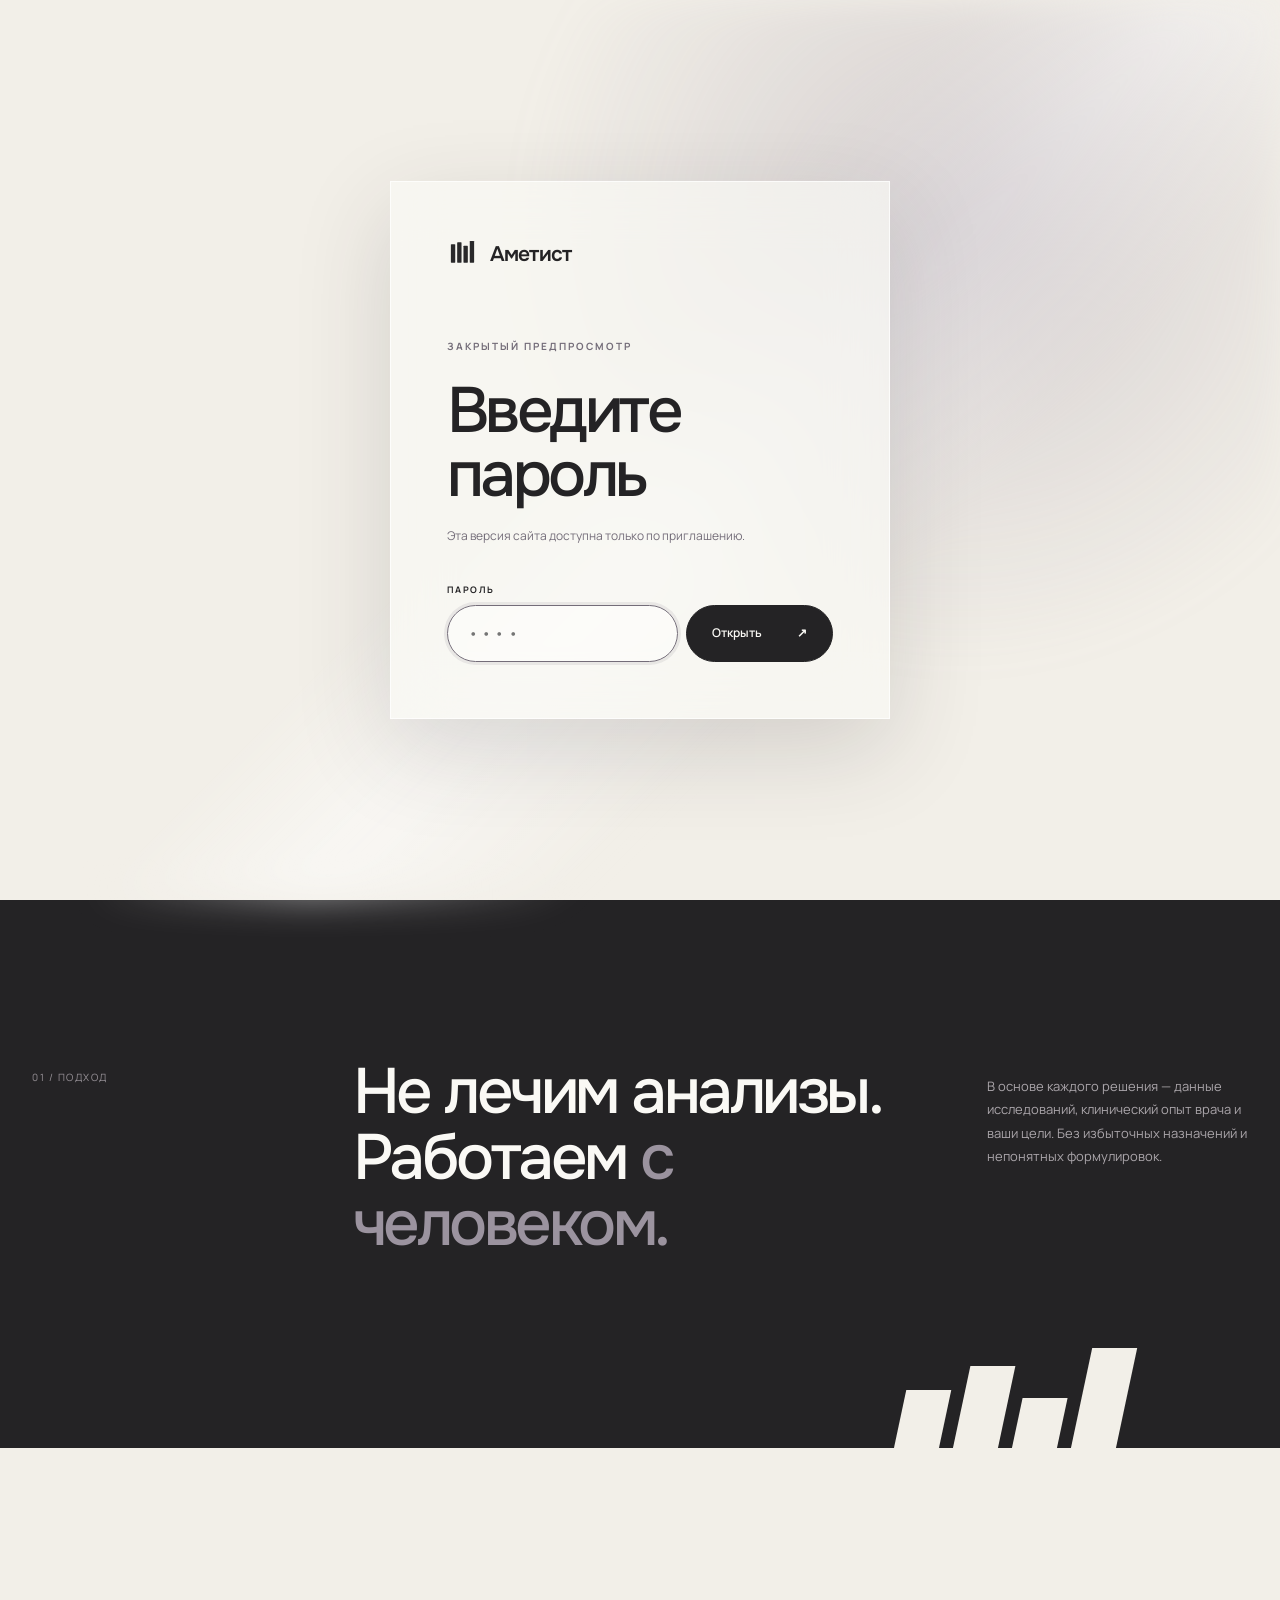
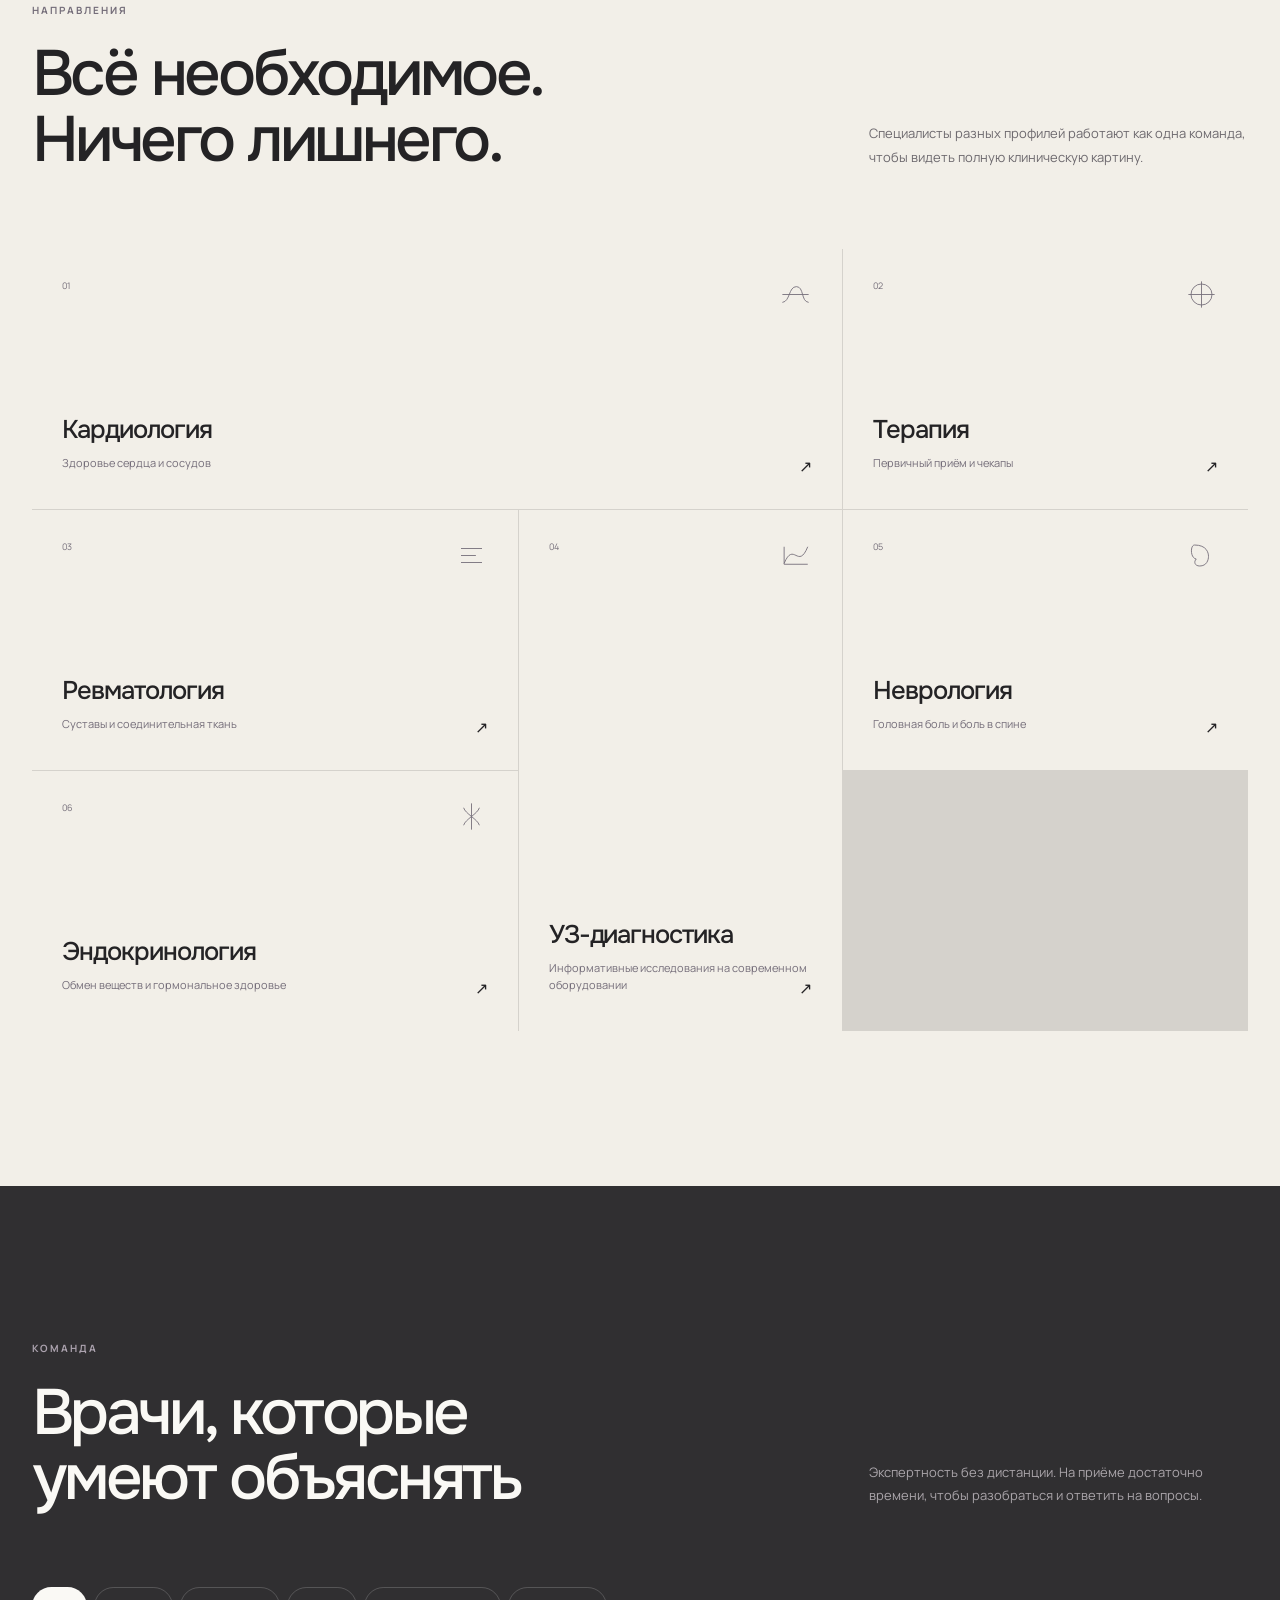
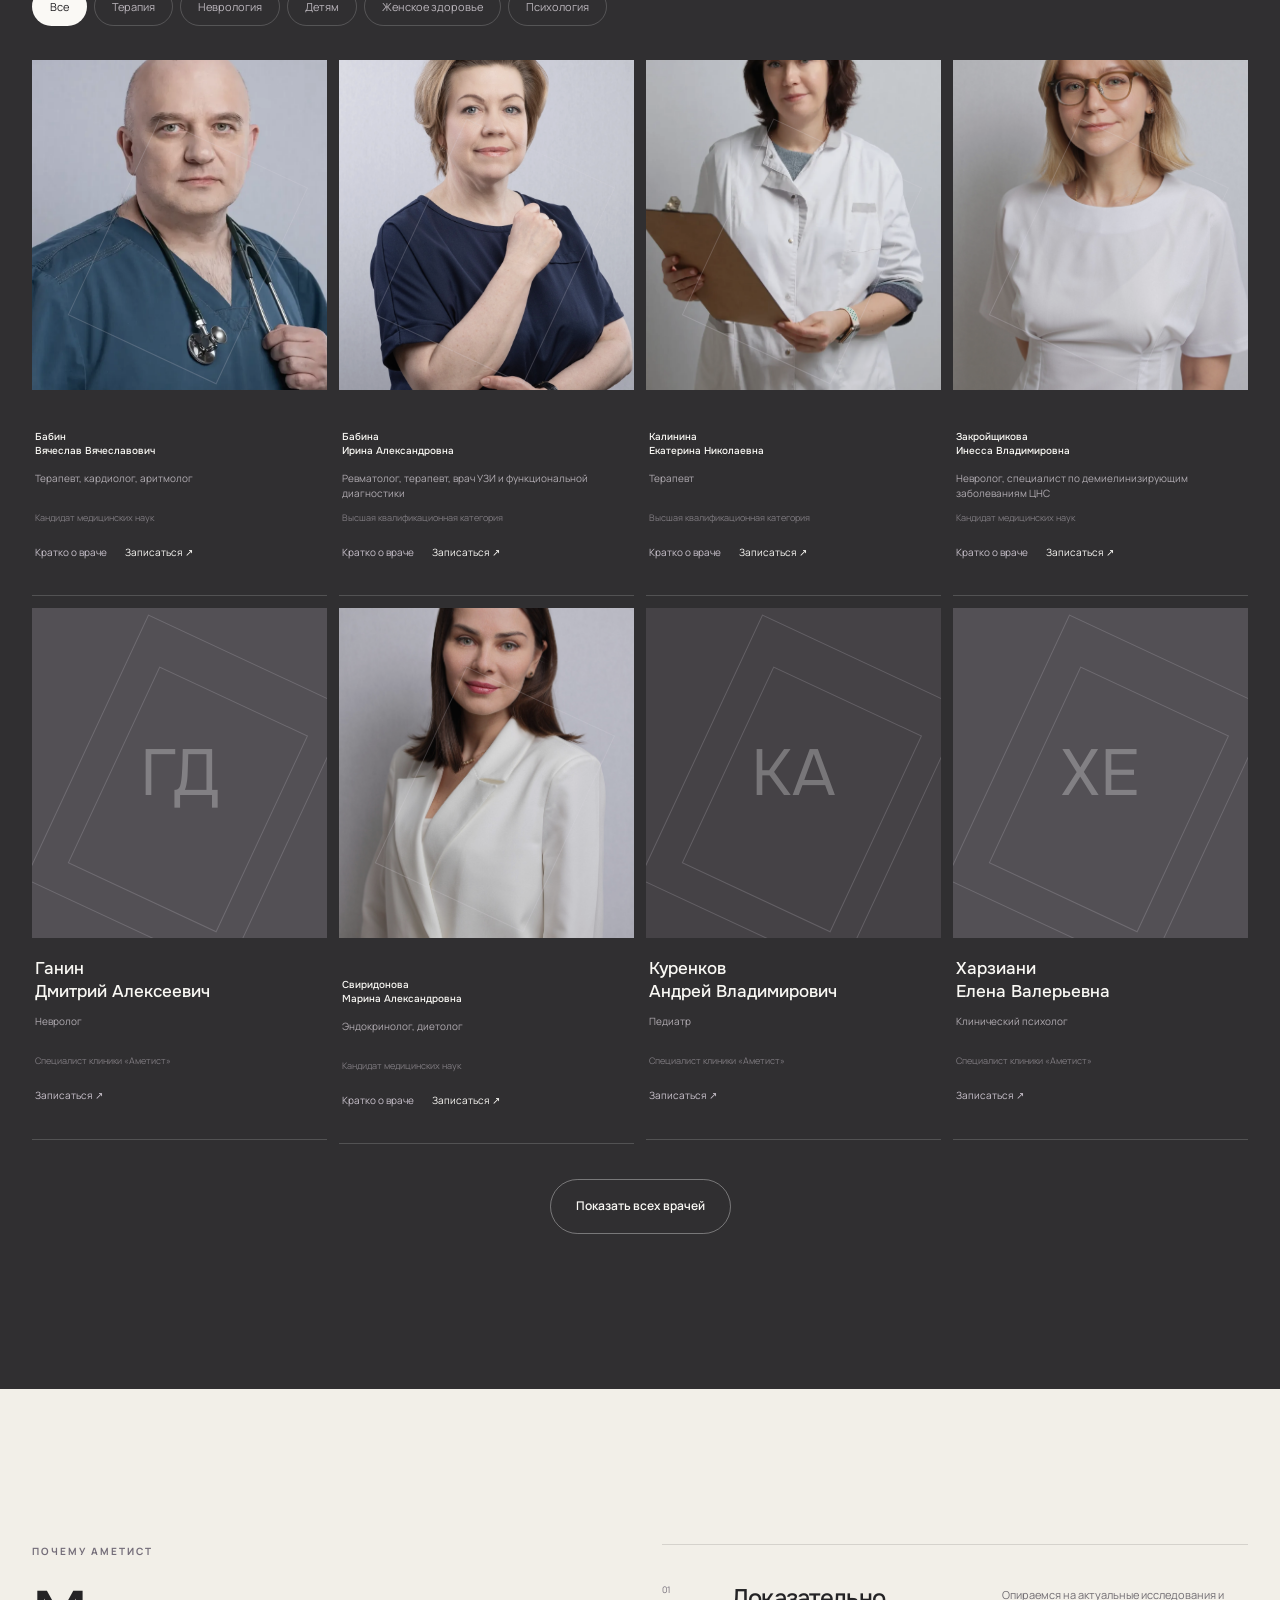
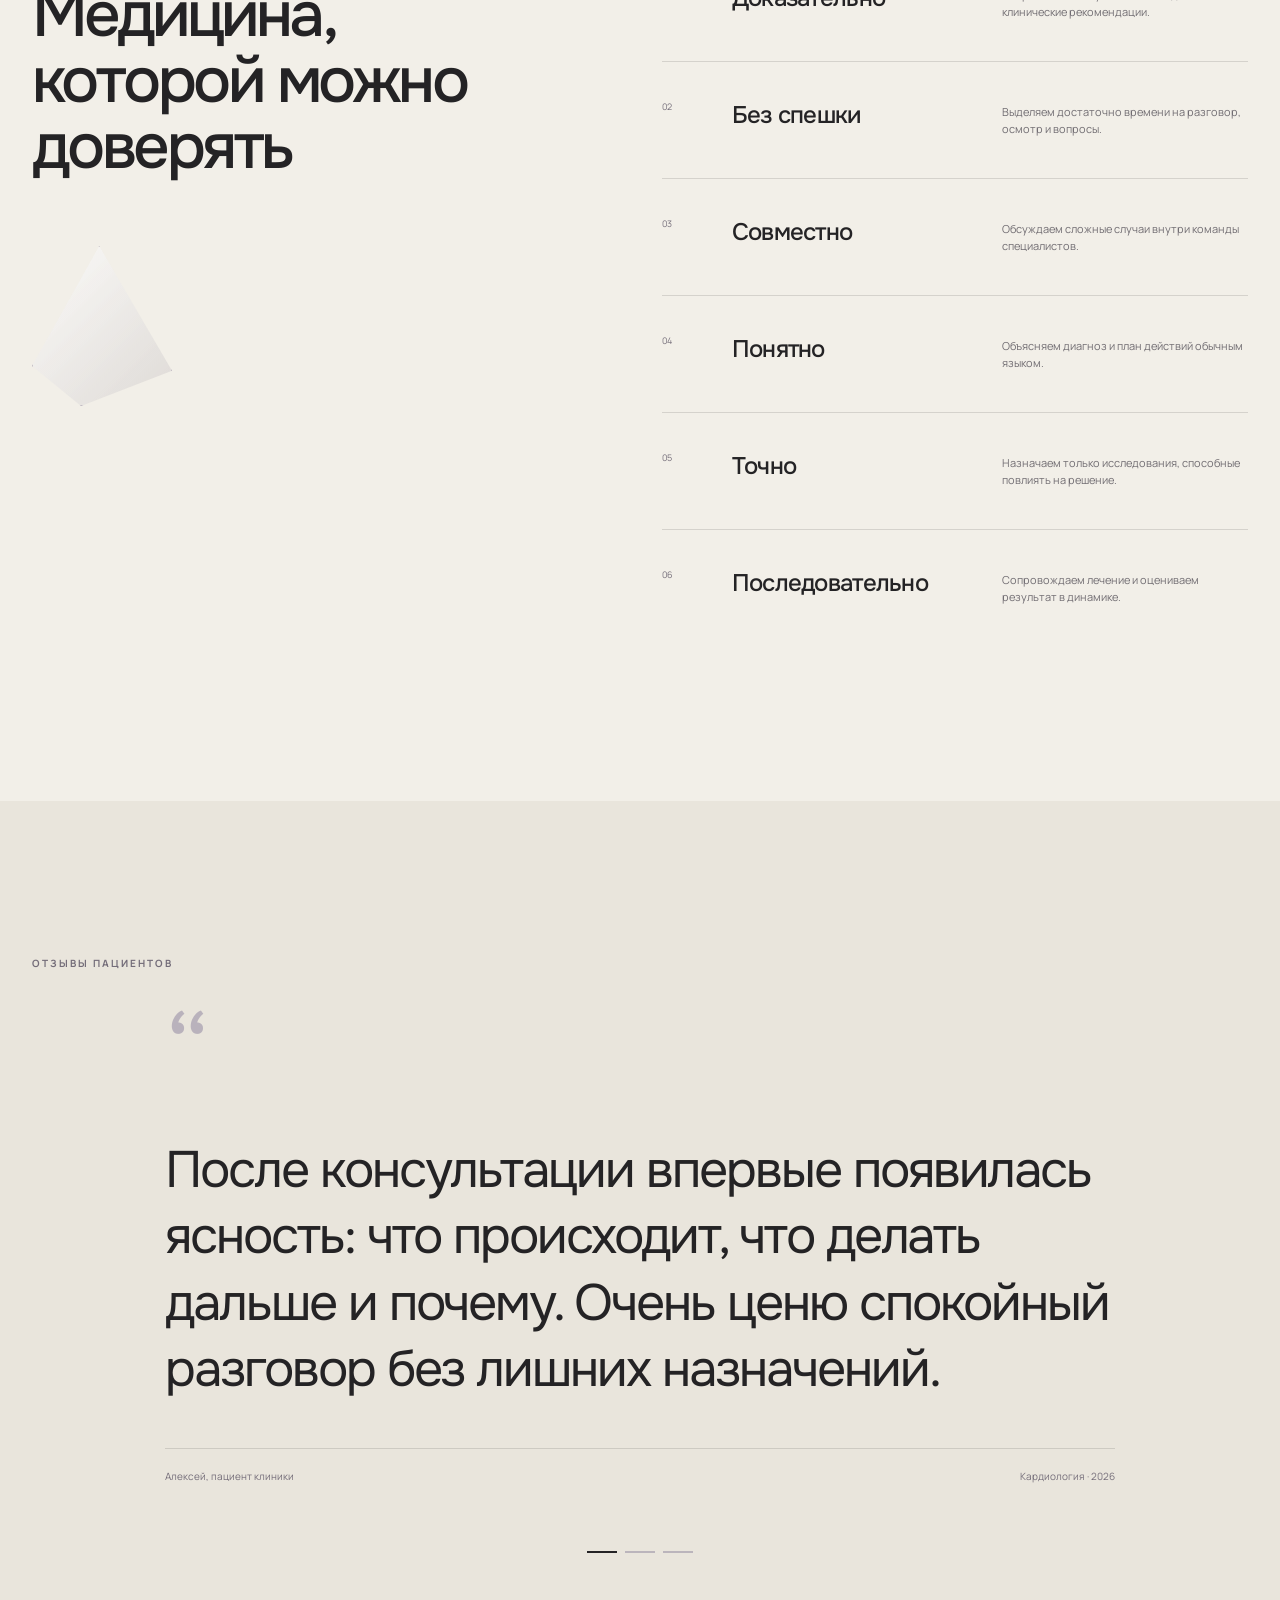
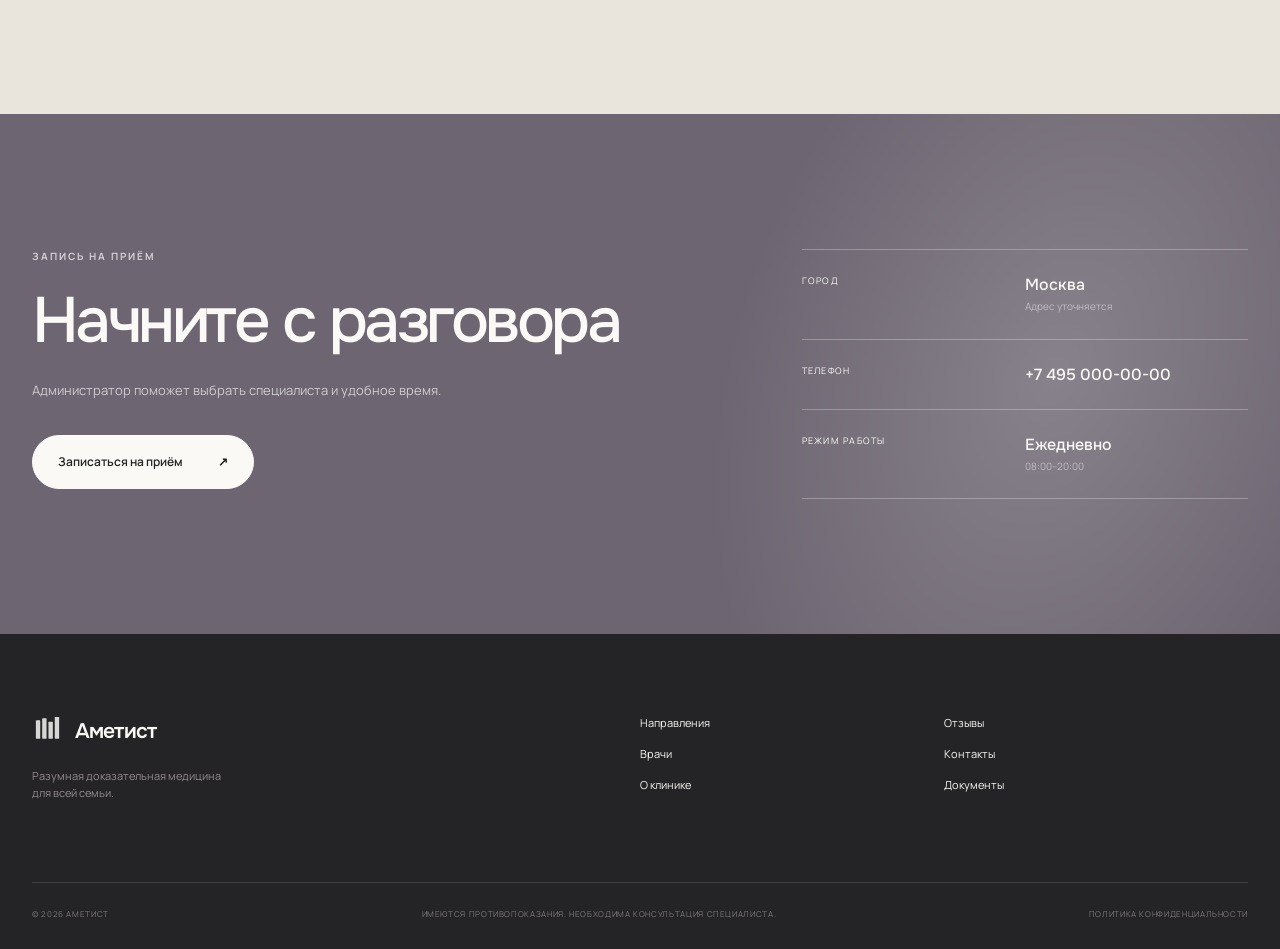
==== commit 208e2f41: "Add standalone doctor pages and compact previews" ====
--- a/index.html
+++ b/index.html
@@ -15,18 +15,21 @@
 <section class="contact" id="contacts"><div class="shell contact-grid"><div class="reveal"><p class="kicker">Запись на приём</p><h2>Начните с разговора</h2><p>Администратор поможет выбрать специалиста и удобное время.</p><button class="btn btn--light js-book">Записаться на приём <span>↗</span></button></div><div class="contact-data reveal"><div><span>Город</span><strong>Москва</strong><small>Адрес уточняется</small></div><div><span>Телефон</span><a href="tel:+74950000000">+7 495 000-00-00</a></div><div><span>Режим работы</span><strong>Ежедневно</strong><small>08:00–20:00</small></div></div></div></section>
 </main>
 <footer><div class="shell footer-grid"><div><a class="brand brand--light" href="#top"><img src="icons/logo-srez.svg" alt=""><span>Аметист</span></a><p>Разумная доказательная медицина<br>для всей семьи.</p></div><div><a href="#specialties">Направления</a><a href="#doctors">Врачи</a><a href="#principles">О клинике</a></div><div><a href="#reviews">Отзывы</a><a href="#contacts">Контакты</a><a href="#">Документы</a></div></div><div class="shell legal"><span>© 2026 Аметист</span><span>Имеются противопоказания. Необходима консультация специалиста.</span><a href="#">Политика конфиденциальности</a></div></footer>
-<dialog class="doctor-profile" data-doctor-profile aria-labelledby="doctor-profile-title">
-  <button class="modal-close" type="button" data-profile-close aria-label="Закрыть профиль врача">×</button>
-  <header class="doctor-profile__hero">
+<dialog class="doctor-profile doctor-profile--preview" data-doctor-profile aria-labelledby="doctor-profile-title">
+  <button class="modal-close" type="button" data-profile-close aria-label="Закрыть информацию о враче">×</button>
+  <div class="doctor-preview">
     <img data-profile-photo src="" alt="">
-    <div>
+    <div class="doctor-preview__content">
       <p class="kicker" data-profile-specialties></p>
       <h2 id="doctor-profile-title" data-profile-name></h2>
       <p class="doctor-profile__intro" data-profile-intro></p>
-      <button class="btn js-profile-book" type="button">Записаться на приём <span>↗</span></button>
+      <dl class="doctor-preview__facts" data-profile-facts></dl>
+      <div class="doctor-preview__actions">
+        <a class="btn" data-profile-link href="">Подробнее <span>→</span></a>
+        <button class="btn btn--quiet js-profile-book" type="button">Записаться</button>
+      </div>
     </div>
-  </header>
-  <div class="doctor-profile__body" data-profile-body></div>
+  </div>
 </dialog>
 <dialog class="modal" aria-labelledby="modal-title"><button class="modal-close" aria-label="Закрыть">×</button><p class="kicker">Запись в клинику</p><h2 id="modal-title">Подберём врача<br>и удобное время</h2><p>Оставьте контакты — администратор перезвонит вам.</p><form><label>Имя<input name="name" autocomplete="name" required placeholder="Как к вам обращаться"></label><label>Телефон<input name="phone" type="tel" autocomplete="tel" required placeholder="+7 900 000-00-00"></label><label class="check"><input type="checkbox" required><span>Согласен на обработку персональных данных</span></label><button class="btn" type="submit">Отправить заявку <span>↗</span></button></form><div class="success" hidden><b>Готово</b><p>Мы скоро свяжемся с вами.</p></div></dialog>
 </body></html>
--- a/css/style.css
+++ b/css/style.css
@@ -15,3 +15,10 @@
 /* Detailed physician profile keeps long-form clinical information readable. */
 .doctor-info__actions{display:flex;align-items:center;gap:18px}.doctor-info__actions button:first-child{color:#c9c2cc}.doctor-profile{width:min(1120px,calc(100% - 40px));max-height:calc(100svh - 40px);padding:0;border:0;background:var(--milk);color:var(--ink);box-shadow:0 35px 120px rgba(20,18,21,.42)}.doctor-profile::backdrop{background:rgba(26,24,27,.78);backdrop-filter:blur(12px)}.doctor-profile>.modal-close{position:fixed;z-index:2;right:max(32px,calc((100vw - 1120px)/2 + 22px));top:32px;width:42px;height:42px;border-radius:50%;background:rgba(242,239,232,.82);backdrop-filter:blur(14px)}.doctor-profile__hero{display:grid;grid-template-columns:minmax(300px,.8fr) 1.2fr;min-height:570px;background:var(--paper)}.doctor-profile__hero>img{width:100%;height:100%;max-height:650px;object-fit:cover;object-position:center 18%;filter:saturate(.82)}.doctor-profile__hero>div{padding:100px 8vw 70px;align-self:center}.doctor-profile__hero h2{max-width:620px;margin:0 0 24px;font:500 clamp(45px,5.5vw,76px)/.95 var(--serif);letter-spacing:-.045em}.doctor-profile__intro{max-width:610px;margin:0 0 36px;color:var(--smoke);font-size:14px;line-height:1.8}.doctor-profile__body{width:min(760px,calc(100% - 48px));margin:auto;padding:95px 0 120px}.doctor-profile__body section{padding:55px 0;border-top:1px solid var(--line)}.doctor-profile__body h3{margin:0 0 25px;font:500 clamp(28px,3vw,38px)/1.1 var(--display);letter-spacing:-.04em}.doctor-profile__body p,.doctor-profile__body li,.doctor-profile__body dd{color:#5f5b61;font-size:13px;line-height:1.85}.doctor-profile__facts{display:grid;grid-template-columns:1fr 1fr;margin:0;border-top:1px solid var(--line)}.doctor-profile__facts div{padding:18px 12px 18px 0;border-bottom:1px solid var(--line)}.doctor-profile__facts dt{margin-bottom:6px;color:var(--smoke);font-size:9px;text-transform:uppercase;letter-spacing:.13em}.doctor-profile__facts dd{margin:0;color:var(--ink)}.doctor-profile__quote{margin:30px 0 45px;padding:45px;border-left:3px solid var(--smoke);background:var(--paper);font-size:clamp(25px,3vw,38px);line-height:1.3}.doctor-profile__list{padding-left:20px}.doctor-profile__list li{padding:8px 0}.doctor-profile__timeline{list-style:none;padding:0;margin:0}.doctor-profile__timeline li{display:grid;grid-template-columns:1fr 1.4fr;gap:30px;padding:22px 0;border-top:1px solid var(--line)}.doctor-profile__timeline strong{color:var(--ink);font-weight:600}.doctor-profile__timeline span{color:var(--smoke)}.doctor-profile details{border-top:1px solid var(--line);padding:20px 0}.doctor-profile details:last-child{border-bottom:1px solid var(--line)}.doctor-profile summary{cursor:pointer;font-weight:600}.doctor-profile details p{margin-bottom:0}.doctor-profile[open]{animation:profileIn .55s var(--ease)}@keyframes profileIn{from{opacity:0;transform:translateY(20px) scale(.985)}}
 @media(max-width:650px){.doctor-info__actions{gap:10px;justify-content:space-between}.doctor-profile{width:100%;max-height:100svh}.doctor-profile>.modal-close{right:14px;top:14px}.doctor-profile__hero{display:block}.doctor-profile__hero>img{height:420px}.doctor-profile__hero>div{padding:48px 24px 60px}.doctor-profile__hero h2{font-size:46px}.doctor-profile__body{width:calc(100% - 40px);padding:65px 0 90px}.doctor-profile__facts{grid-template-columns:1fr}.doctor-profile__quote{padding:30px 24px;margin-left:0;margin-right:0}.doctor-profile__timeline li{grid-template-columns:1fr;gap:5px}}
+
+/* Compact doctor preview opened from a portrait or name. */
+.doctor-photo{display:block;width:100%;height:100%;padding:0;border:0;background:none;cursor:pointer}.doctor-name{padding:0;border:0;background:none;color:inherit;font:inherit;text-align:left;cursor:pointer}.doctor-name:hover,.doctor-name:focus-visible{text-decoration:underline;text-underline-offset:5px}.doctor-profile--preview{width:min(820px,calc(100% - 32px));max-height:min(680px,calc(100svh - 32px));overflow:auto}.doctor-profile--preview>.modal-close{position:absolute;right:18px;top:16px}.doctor-preview{display:grid;grid-template-columns:minmax(280px,.85fr) 1.15fr;min-height:560px}.doctor-preview>img{width:100%;height:100%;min-height:560px;object-fit:cover;object-position:center}.doctor-preview__content{align-self:center;padding:64px 54px}.doctor-preview__content h2{margin:0 0 20px;font:500 clamp(37px,4.3vw,58px)/.96 var(--serif);letter-spacing:-.045em}.doctor-preview__facts{display:grid;grid-template-columns:1fr 1fr;margin:28px 0}.doctor-preview__facts div{padding:12px 12px 12px 0;border-top:1px solid var(--line)}.doctor-preview__facts dt{font-size:8px;text-transform:uppercase;letter-spacing:.12em;color:var(--smoke)}.doctor-preview__facts dd{margin:4px 0 0;font-size:11px}.doctor-preview__actions{display:flex;gap:8px}.doctor-preview__actions .btn{gap:20px;padding:14px 20px}
+
+/* Standalone doctor pages share the editorial language of the landing page. */
+.doctor-page{background:var(--milk)}.doctor-page__nav{height:84px;width:min(1280px,calc(100% - 64px));margin:auto;display:flex;align-items:center}.doctor-page__back{margin-left:auto;font-size:11px}.doctor-page__hero{min-height:720px;display:grid;grid-template-columns:minmax(360px,.82fr) 1.18fr;background:var(--paper)}.doctor-page__portrait{overflow:hidden}.doctor-page__portrait img{display:block;width:100%;height:100%;min-height:720px;object-fit:cover;object-position:center}.doctor-page__heading{align-self:center;padding:90px clamp(45px,8vw,130px)}.doctor-page__heading h1{max-width:750px;margin:0 0 30px;font:500 clamp(58px,7vw,104px)/.88 var(--serif);letter-spacing:-.05em}.doctor-page__heading>p:not(.kicker){max-width:660px;margin:0 0 38px;color:var(--smoke);font-size:14px;line-height:1.8}.doctor-page__content{width:min(780px,calc(100% - 48px));margin:auto;padding:100px 0 130px}.doctor-page__content section{padding:55px 0;border-top:1px solid var(--line)}.doctor-page__content h2{margin:0 0 26px;font:500 clamp(30px,3vw,42px)/1.1 var(--display);letter-spacing:-.04em}.doctor-page__content p,.doctor-page__content li,.doctor-page__content dd{color:#5f5b61;font-size:13px;line-height:1.85}.doctor-page__footer{display:flex;align-items:center;gap:40px;padding:55px max(32px,calc((100% - 1280px)/2));background:var(--ink);color:var(--white)}.doctor-page__footer p{margin-left:auto;color:#8f8a90;font-size:9px}
+@media(max-width:700px){.doctor-preview{display:block}.doctor-preview>img{height:330px;min-height:0}.doctor-preview__content{padding:42px 24px}.doctor-preview__facts{grid-template-columns:1fr}.doctor-preview__actions{flex-direction:column}.doctor-page__nav{width:calc(100% - 32px);height:72px}.doctor-page__hero{display:block}.doctor-page__portrait img{height:480px;min-height:0}.doctor-page__heading{padding:55px 20px 70px}.doctor-page__heading h1{font-size:52px}.doctor-page__content{width:calc(100% - 40px);padding:70px 0 95px}.doctor-page__footer{display:block;padding:45px 20px}.doctor-page__footer p{margin:25px 0 0}.doctor-profile--preview>.modal-close{position:absolute;right:12px;top:10px}}
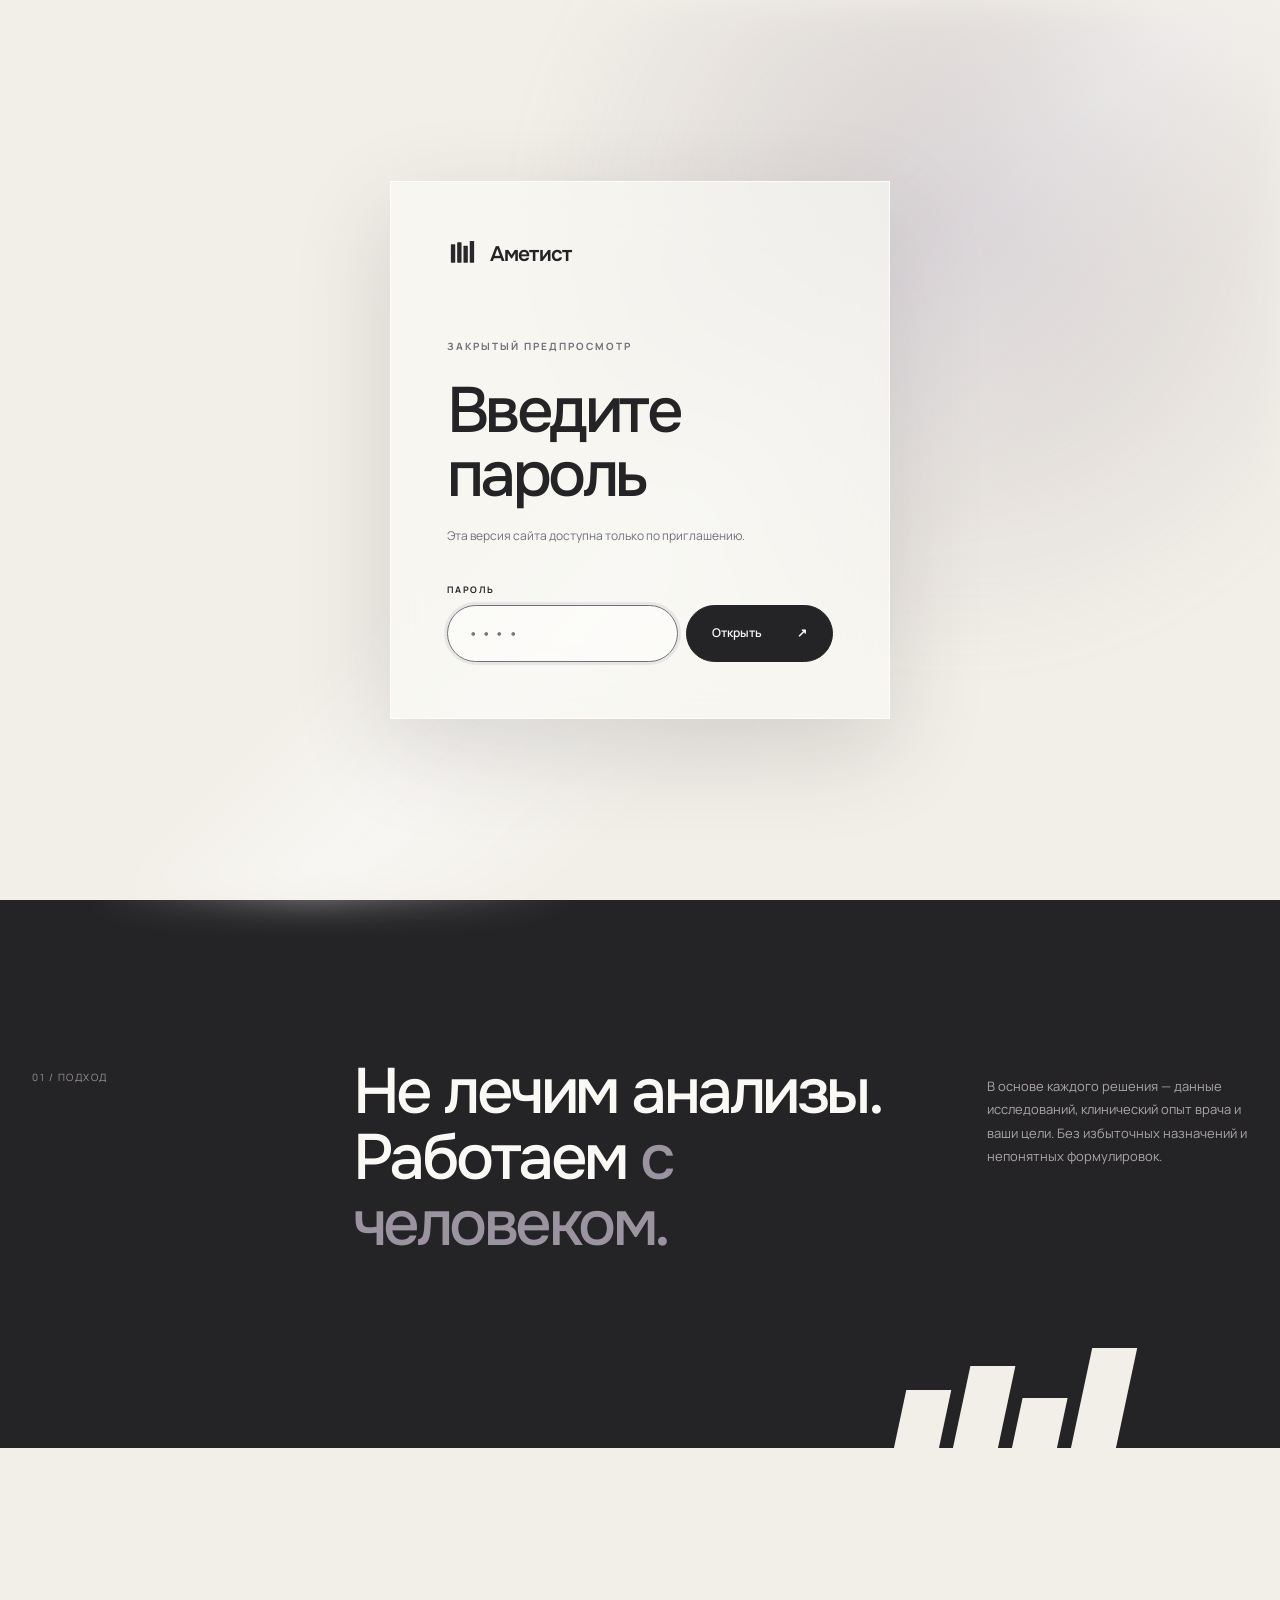
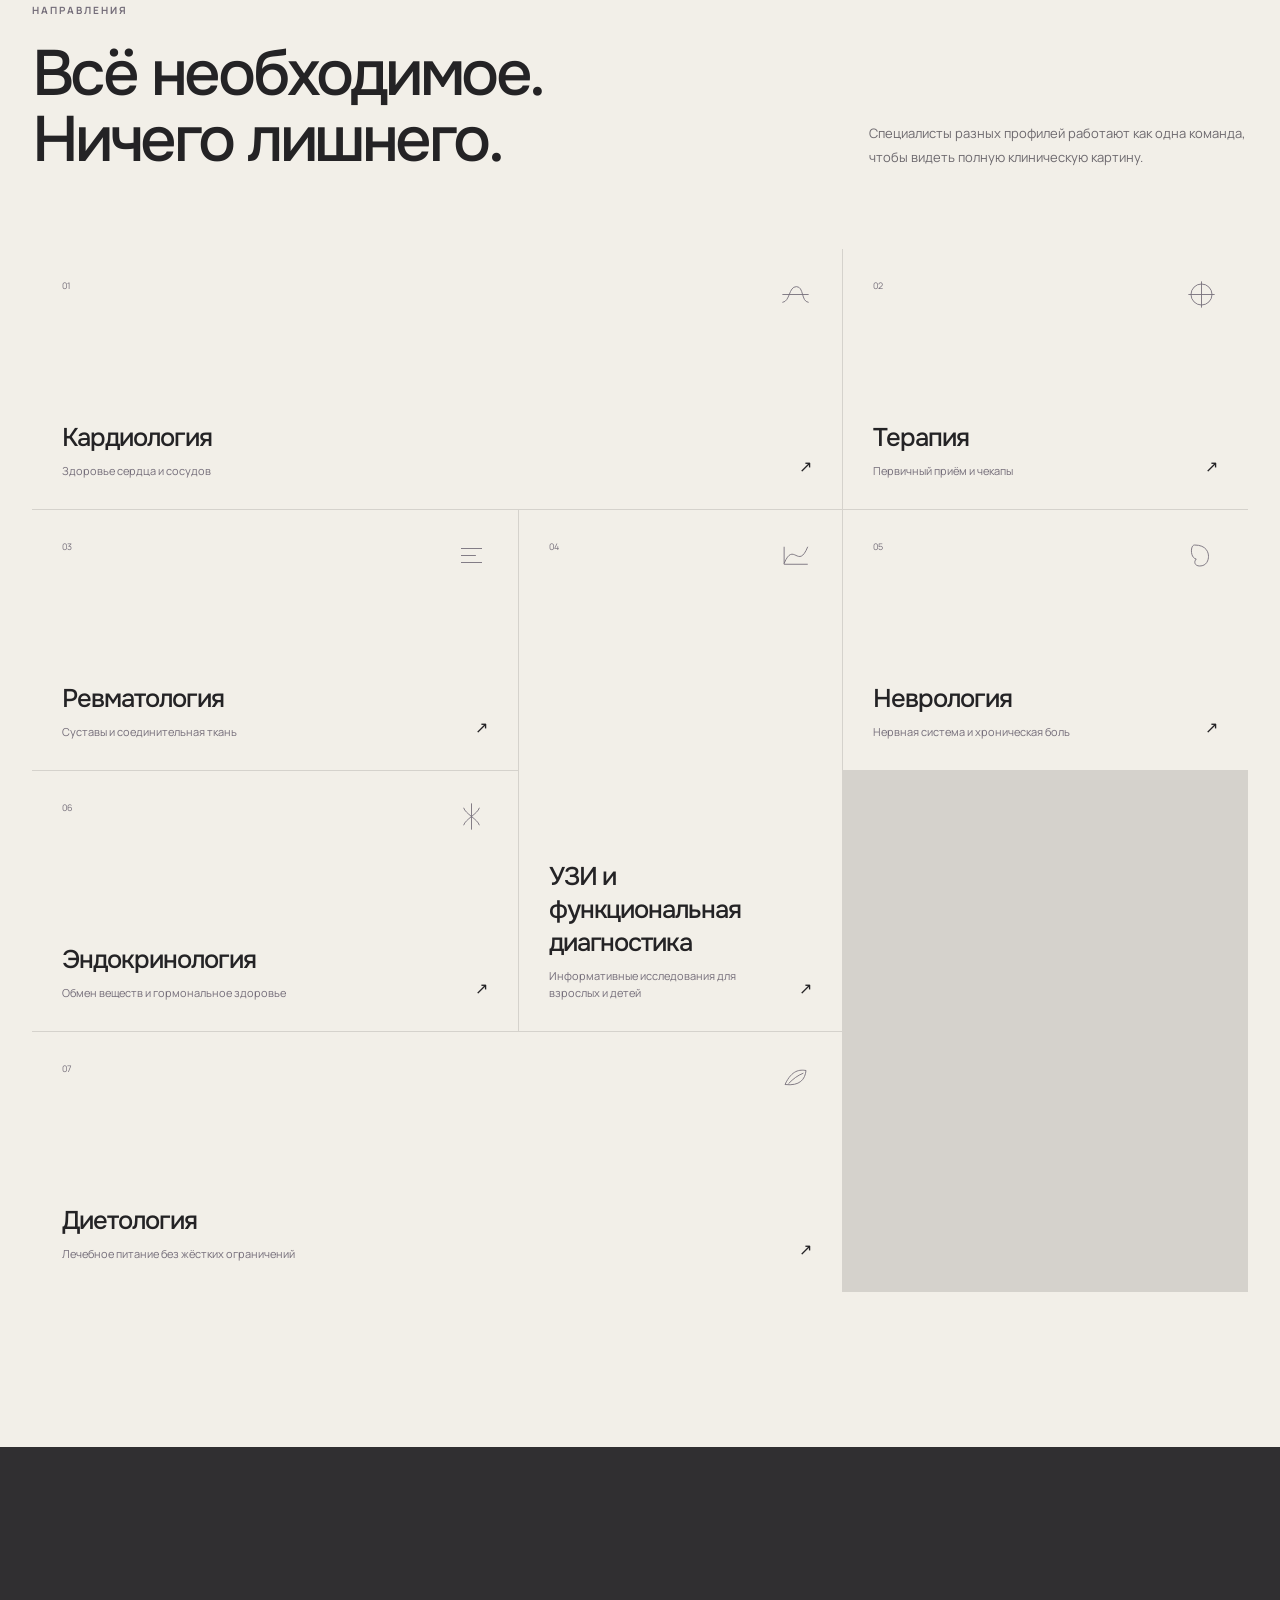
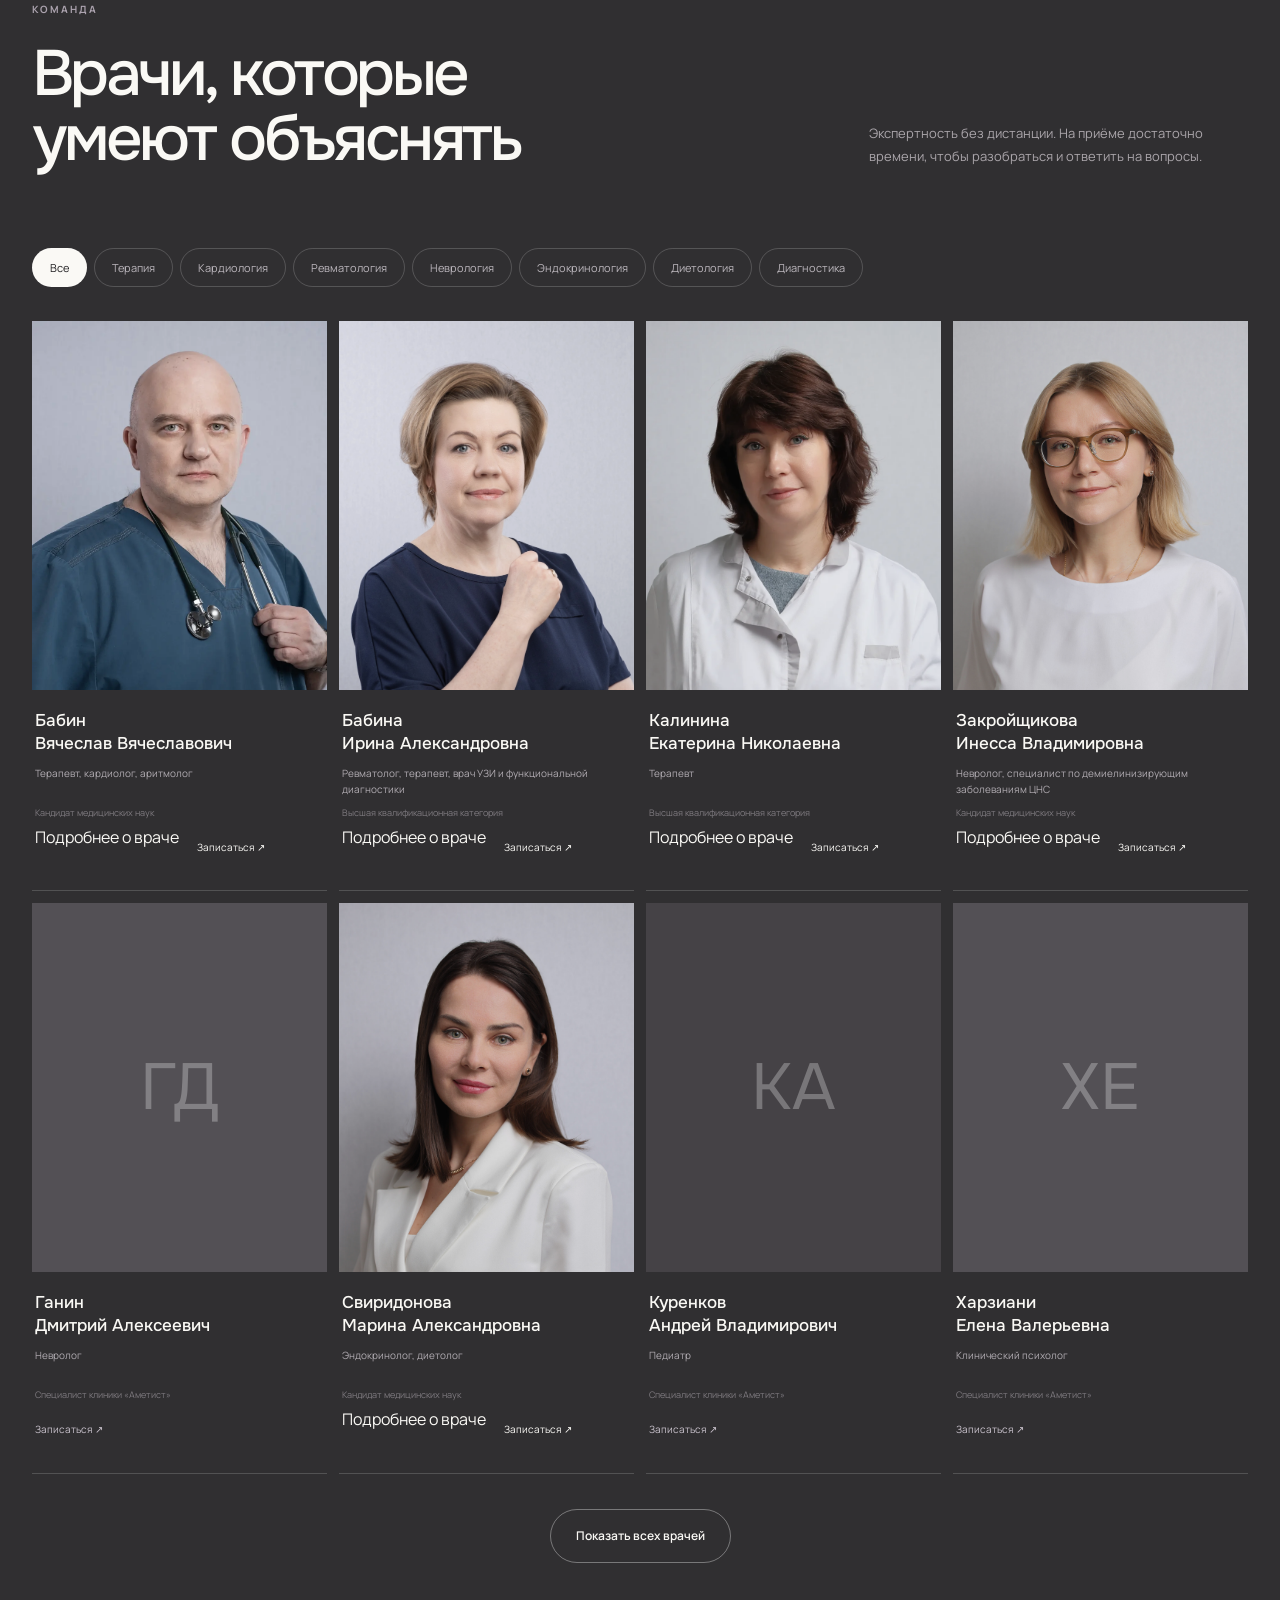
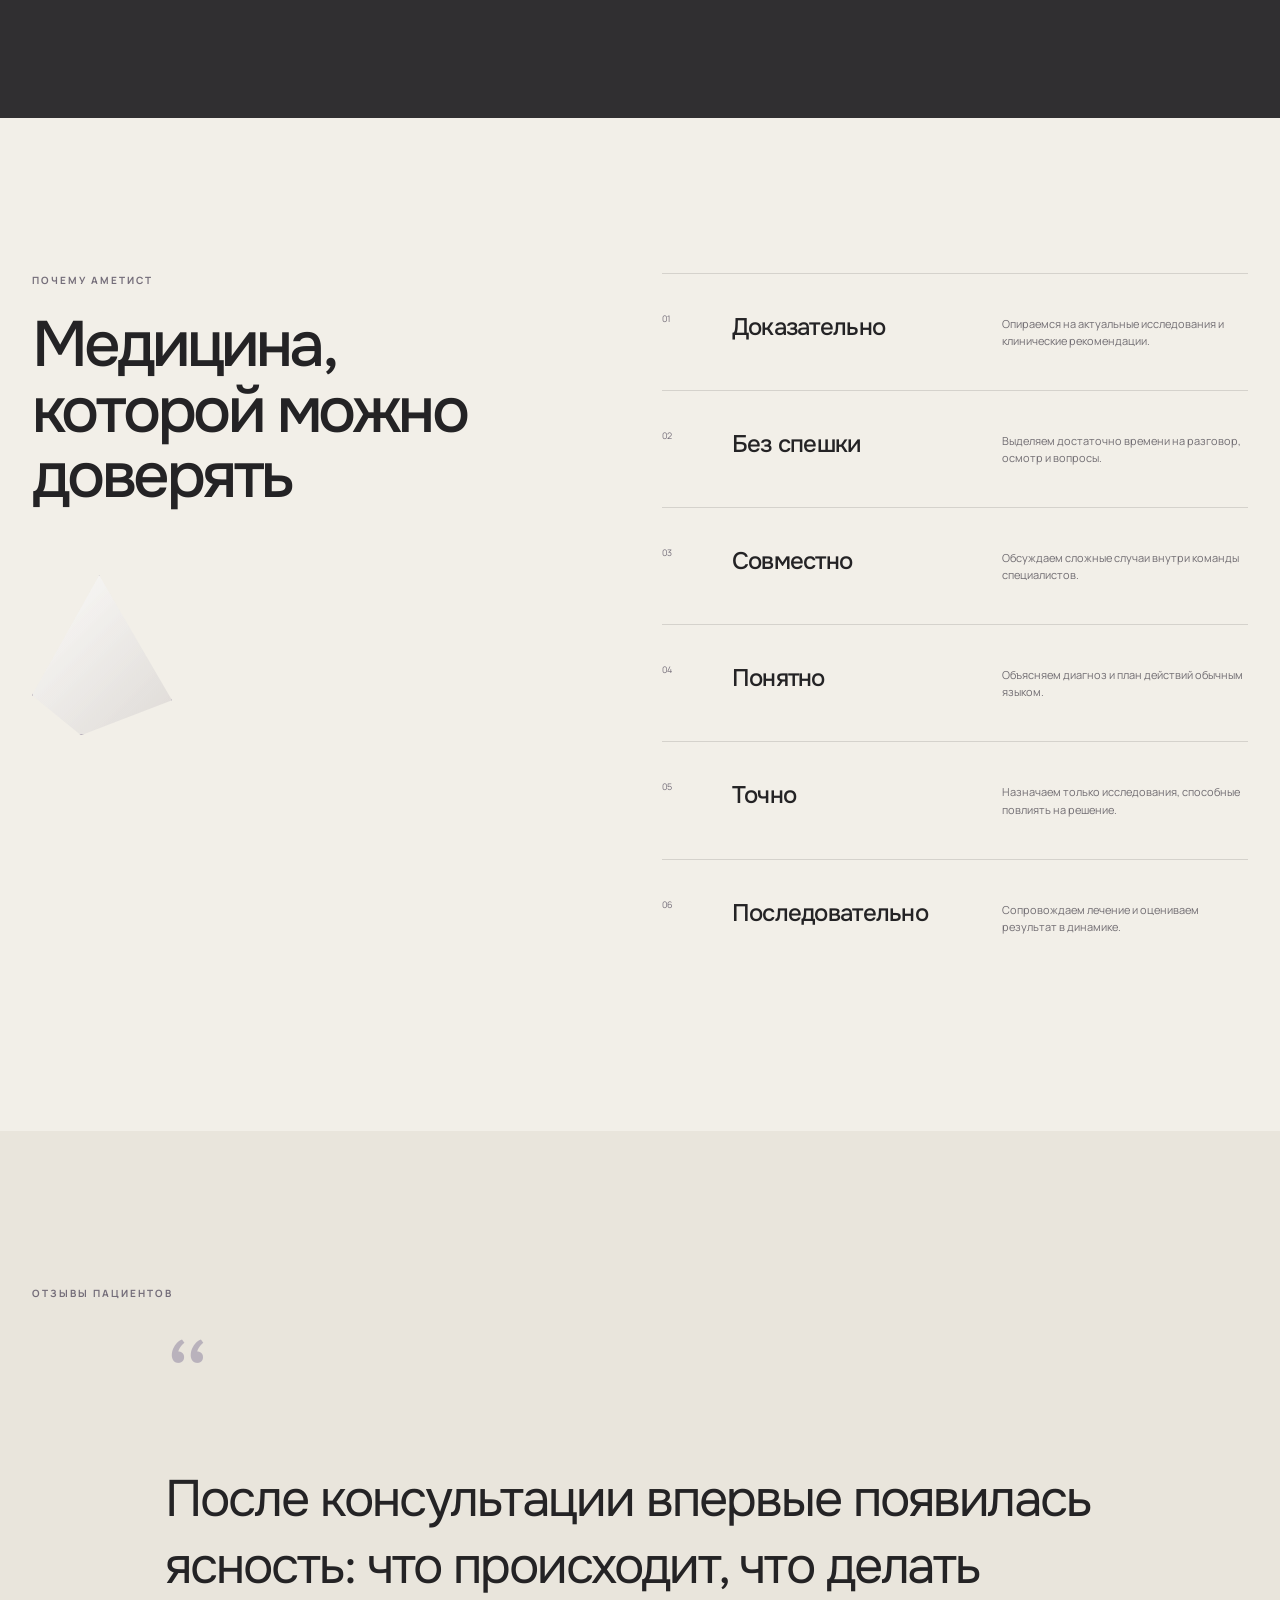
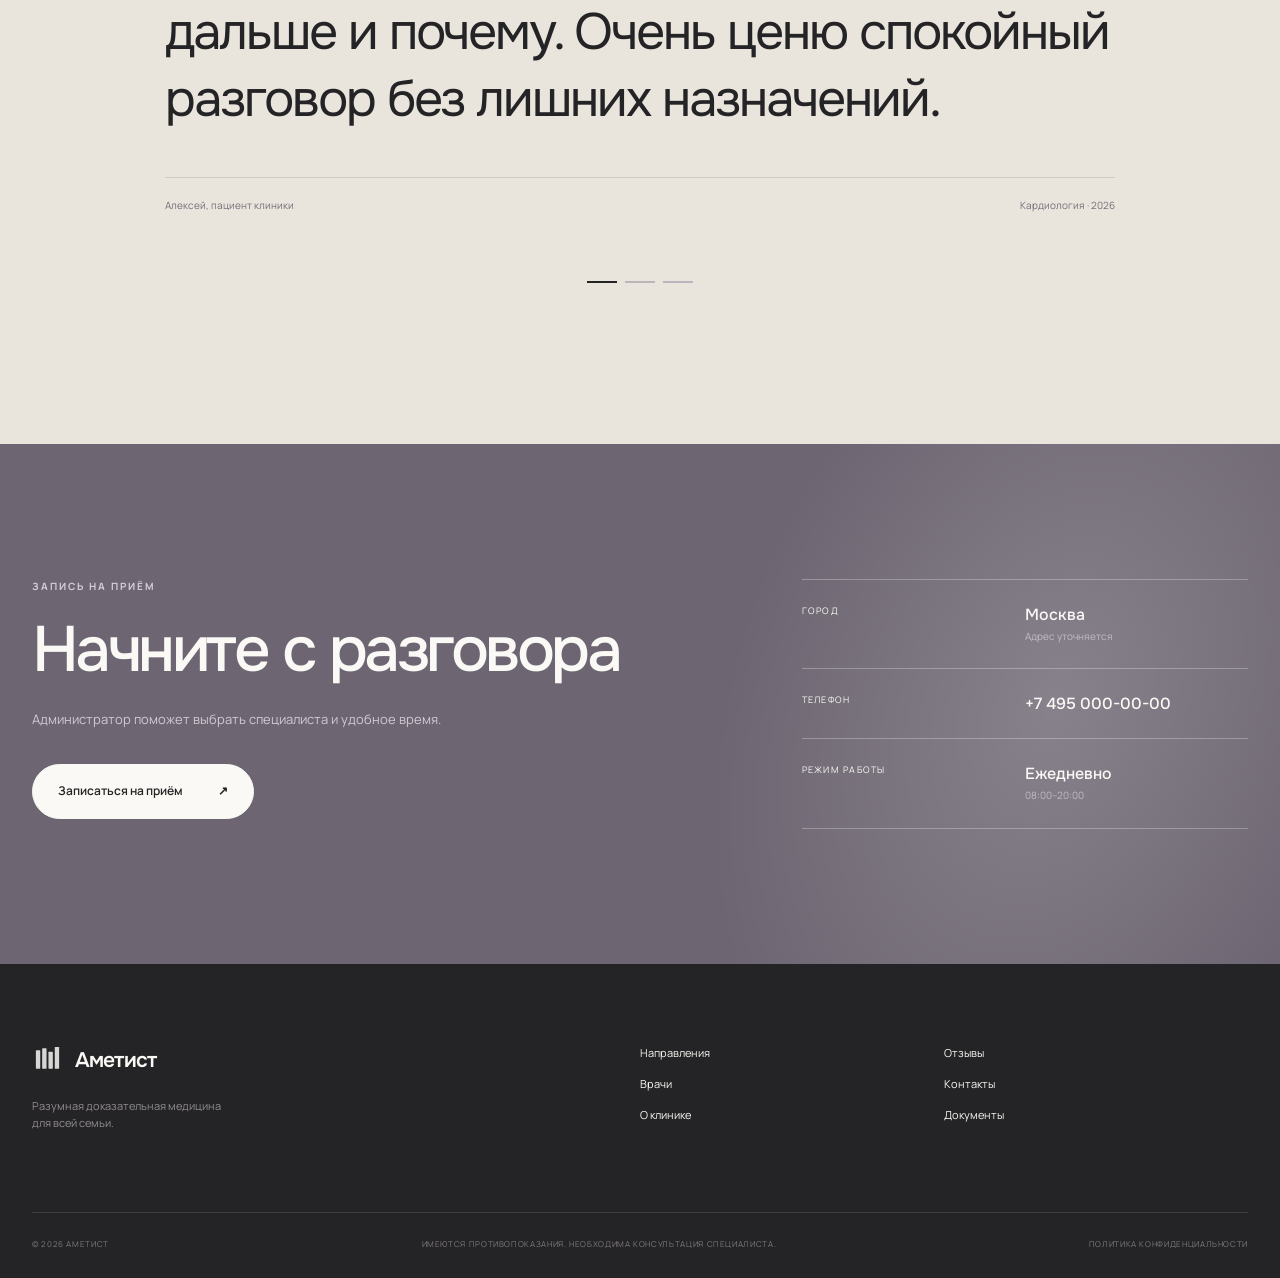
==== commit 22763e3d: "Simplify doctor navigation and expand specialties" ====
--- a/index.html
+++ b/index.html
@@ -1,35 +1,27 @@
 <!doctype html>
-<html lang="ru"><head><meta charset="utf-8"><meta name="viewport" content="width=device-width,initial-scale=1"><meta name="description" content="Аметист — клиника доказательной медицины для взрослых и детей в Москве."><meta name="robots" content="noindex, nofollow, noarchive, nosnippet"><meta name="googlebot" content="noindex, nofollow, noarchive, nosnippet"><meta name="theme-color" content="#f2efe8"><title>Аметист — разумная доказательная медицина</title><link rel="icon" href="icons/favicon.svg" type="image/svg+xml"><link rel="preconnect" href="https://fonts.googleapis.com"><link rel="preconnect" href="https://fonts.gstatic.com" crossorigin><link href="https://fonts.googleapis.com/css2?family=Cormorant+Garamond:wght@500;600&amp;family=Manrope:wght@400;500;600;700&amp;family=Onest:wght@400;500;600&amp;display=swap" rel="stylesheet"><link rel="stylesheet" href="css/style.css"><script src="js/doctor-profiles.js" defer></script><script src="js/script.js" defer></script></head>
+<html lang="ru"><head><meta charset="utf-8"><meta name="viewport" content="width=device-width,initial-scale=1"><meta name="description" content="Аметист — клиника доказательной медицины для взрослых и детей в Москве."><meta name="robots" content="noindex, nofollow, noarchive, nosnippet"><meta name="googlebot" content="noindex, nofollow, noarchive, nosnippet"><meta name="theme-color" content="#f2efe8"><title>Аметист — разумная доказательная медицина</title><link rel="icon" href="icons/favicon.svg" type="image/svg+xml"><link rel="preconnect" href="https://fonts.googleapis.com"><link rel="preconnect" href="https://fonts.gstatic.com" crossorigin><link href="https://fonts.googleapis.com/css2?family=Manrope:wght@400;500;600;700&amp;family=Onest:wght@400;500;600&amp;display=swap" rel="stylesheet"><link rel="stylesheet" href="css/style.css"><script src="js/doctor-profiles.js" defer></script><script src="js/script.js" defer></script></head>
 <body class="locked"><div class="access-gate" data-access-gate role="dialog" aria-modal="true" aria-labelledby="gate-title"><div class="access-gate__glow" aria-hidden="true"></div><form class="access-gate__panel" data-access-form><a class="brand access-gate__brand" href="#" tabindex="-1"><img src="icons/logo-srez.svg" alt=""><span>Аметист</span></a><p class="kicker">Закрытый предпросмотр</p><h1 id="gate-title">Введите пароль</h1><p>Эта версия сайта доступна только по приглашению.</p><label for="access-password">Пароль</label><div class="access-gate__field"><input id="access-password" name="password" type="password" inputmode="numeric" autocomplete="current-password" required autofocus placeholder="••••"><button class="btn" type="submit">Открыть <span>↗</span></button></div><p class="access-gate__error" data-access-error role="alert" hidden>Неверный пароль. Попробуйте ещё раз.</p></form></div><a class="skip" href="#content">К содержанию</a>
 <header class="header"><div class="shell nav"><a class="brand" href="#top" aria-label="Аметист, на главную"><img src="icons/logo-srez.svg" alt=""><span>Аметист</span></a><button class="menu-btn" aria-expanded="false" aria-controls="menu"><span></span><span></span></button><nav id="menu" aria-label="Основная навигация"><a href="#specialties">Направления</a><a href="#doctors">Врачи</a><a href="#principles">О клинике</a><a href="#reviews">Отзывы</a><a href="#contacts">Контакты</a></nav><button class="btn btn--small js-book">Записаться</button></div></header>
 <main id="content">
 <section class="hero" id="top"><div class="hero-glow"></div><div class="shell hero-grid"><div class="hero-copy"><p class="kicker text-reveal">Клиника доказательной медицины · Москва</p><h1><span class="text-reveal">Разумная доказательная</span><span class="text-reveal">медицина <i>для всей семьи</i></span></h1><p class="lead text-reveal">Вдумчивые консультации, точная диагностика и решения, основанные на современных клинических рекомендациях.</p><div class="hero-actions text-reveal"><button class="btn js-book">Записаться на приём <span>↗</span></button><a class="btn btn--quiet" href="#doctors">Выбрать врача <span>↓</span></a></div></div>
 <div class="prism-wrap" aria-hidden="true"><div class="prism-light"></div><img class="prism" src="images/hero-prism.svg" alt="Абстрактная полупрозрачная призма в дымчато-аметистовых оттенках"><span class="orbit orbit-a"></span><span class="orbit orbit-b"></span></div>
-<div class="hero-facts"><div><strong>14</strong><span>врачей</span></div><div><strong>01</strong><span>доказательный подход</span></div><div><strong>Москва</strong><span>адрес уточняется</span></div><div><strong>7/7</strong><span>приём ежедневно</span></div></div></div></section>
+<div class="hero-facts"><div><strong>Командная работа</strong><span>Обсуждаем сложные случаи</span></div><div><strong>Без лишних назначений</strong><span>Только то, что меняет тактику</span></div><div><strong>Достаточно времени</strong><span>Спокойный подробный приём</span></div><div><strong>Понятный план</strong><span>Объясняем каждый следующий шаг</span></div></div></div></section>
 <section class="manifest"><div class="shell manifest-grid reveal"><p class="section-index">01 / Подход</p><h2>Не лечим анализы.<br>Работаем <em>с человеком.</em></h2><p>В основе каждого решения — данные исследований, клинический опыт врача и ваши цели. Без избыточных назначений и непонятных формулировок.</p></div><div class="slice-divider" aria-hidden="true"><i></i><i></i><i></i><i></i></div></section>
 <section class="section specialties" id="specialties"><div class="shell"><header class="section-head reveal"><div><p class="kicker">Направления</p><h2>Всё необходимое.<br>Ничего лишнего.</h2></div><p>Специалисты разных профилей работают как одна команда, чтобы видеть полную клиническую картину.</p></header><div class="specialty-layout">
-<a class="specialty specialty--wide reveal" href="#doctors"><span class="num">01</span><svg viewBox="0 0 40 40"><path d="M5 29c9-1 7-18 16-18s5 17 14 18M5 20h30"/></svg><div><h3>Кардиология</h3><p>Здоровье сердца и сосудов</p></div><b>↗</b></a><a class="specialty reveal" href="#doctors"><span class="num">02</span><svg viewBox="0 0 40 40"><circle cx="20" cy="20" r="12"/><path d="M20 5v30M5 20h30"/></svg><div><h3>Терапия</h3><p>Первичный приём и чекапы</p></div><b>↗</b></a><a class="specialty reveal" href="#doctors"><span class="num">03</span><svg viewBox="0 0 40 40"><path d="M8 12h24M8 20h17M8 28h24"/></svg><div><h3>Ревматология</h3><p>Суставы и соединительная ткань</p></div><b>↗</b></a><a class="specialty specialty--tall reveal" href="#doctors"><span class="num">04</span><svg viewBox="0 0 40 40"><path d="M7 29C18 3 23 37 34 10M7 10v20h27"/></svg><div><h3>УЗ-диагностика</h3><p>Информативные исследования на современном оборудовании</p></div><b>↗</b></a><a class="specialty reveal" href="#doctors"><span class="num">05</span><svg viewBox="0 0 40 40"><path d="M12 8c14 0 16 9 16 13s-2 11-10 11c-6 0-7-5-4-8-7-1-7-16-2-16z"/></svg><div><h3>Неврология</h3><p>Головная боль и боль в спине</p></div><b>↗</b></a><a class="specialty reveal" href="#doctors"><span class="num">06</span><svg viewBox="0 0 40 40"><path d="M20 5v30M11 10c2 7 16 13 18 20M29 10C27 17 13 23 11 30"/></svg><div><h3>Эндокринология</h3><p>Обмен веществ и гормональное здоровье</p></div><b>↗</b></a></div></div></section>
-<section class="section team" id="doctors"><div class="shell"><header class="section-head section-head--light reveal"><div><p class="kicker">Команда</p><h2>Врачи, которые<br>умеют объяснять</h2></div><p>Экспертность без дистанции. На приёме достаточно времени, чтобы разобраться и ответить на вопросы.</p></header><div class="filters" role="group" aria-label="Фильтр врачей"><button class="active" data-filter="all">Все</button><button data-filter="therapy">Терапия</button><button data-filter="neuro">Неврология</button><button data-filter="children">Детям</button><button data-filter="women">Женское здоровье</button><button data-filter="psychology">Психология</button></div><div class="doctor-grid" data-doctor-grid></div><button class="btn btn--outline doctor-more" data-doctor-more>Показать всех врачей</button></div></section>
+<button class="specialty specialty--wide reveal" type="button" data-specialty="cardiology"><span class="num">01</span><svg viewBox="0 0 40 40" aria-hidden="true"><path d="M5 29c9-1 7-18 16-18s5 17 14 18M5 20h30"/></svg><span class="specialty-copy"><strong>Кардиология</strong><small>Здоровье сердца и сосудов</small></span><b>↗</b></button>
+<button class="specialty reveal" type="button" data-specialty="therapy"><span class="num">02</span><svg viewBox="0 0 40 40" aria-hidden="true"><circle cx="20" cy="20" r="12"/><path d="M20 5v30M5 20h30"/></svg><span class="specialty-copy"><strong>Терапия</strong><small>Первичный приём и чекапы</small></span><b>↗</b></button>
+<button class="specialty reveal" type="button" data-specialty="rheumatology"><span class="num">03</span><svg viewBox="0 0 40 40" aria-hidden="true"><path d="M8 12h24M8 20h17M8 28h24"/></svg><span class="specialty-copy"><strong>Ревматология</strong><small>Суставы и соединительная ткань</small></span><b>↗</b></button>
+<button class="specialty specialty--tall reveal" type="button" data-specialty="diagnostics"><span class="num">04</span><svg viewBox="0 0 40 40" aria-hidden="true"><path d="M7 29C18 3 23 37 34 10M7 10v20h27"/></svg><span class="specialty-copy"><strong>УЗИ и функциональная диагностика</strong><small>Информативные исследования для взрослых и детей</small></span><b>↗</b></button>
+<button class="specialty reveal" type="button" data-specialty="neurology"><span class="num">05</span><svg viewBox="0 0 40 40" aria-hidden="true"><path d="M12 8c14 0 16 9 16 13s-2 11-10 11c-6 0-7-5-4-8-7-1-7-16-2-16z"/></svg><span class="specialty-copy"><strong>Неврология</strong><small>Нервная система и хроническая боль</small></span><b>↗</b></button>
+<button class="specialty reveal" type="button" data-specialty="endocrinology"><span class="num">06</span><svg viewBox="0 0 40 40" aria-hidden="true"><path d="M20 5v30M11 10c2 7 16 13 18 20M29 10C27 17 13 23 11 30"/></svg><span class="specialty-copy"><strong>Эндокринология</strong><small>Обмен веществ и гормональное здоровье</small></span><b>↗</b></button>
+<button class="specialty specialty--wide reveal" type="button" data-specialty="dietology"><span class="num">07</span><svg viewBox="0 0 40 40" aria-hidden="true"><path d="M8 28c8-17 17-17 24-16-1 10-7 18-24 16ZM12 27c6-6 10-9 17-12"/></svg><span class="specialty-copy"><strong>Диетология</strong><small>Лечебное питание без жёстких ограничений</small></span><b>↗</b></button>
+</div></div></section>
+<section class="section team" id="doctors"><div class="shell"><header class="section-head section-head--light reveal"><div><p class="kicker">Команда</p><h2>Врачи, которые<br>умеют объяснять</h2></div><p>Экспертность без дистанции. На приёме достаточно времени, чтобы разобраться и ответить на вопросы.</p></header><div class="filters" role="group" aria-label="Фильтр врачей"><button class="active" data-filter="all">Все</button><button data-filter="therapy">Терапия</button><button data-filter="cardiology">Кардиология</button><button data-filter="rheumatology">Ревматология</button><button data-filter="neurology">Неврология</button><button data-filter="endocrinology">Эндокринология</button><button data-filter="dietology">Диетология</button><button data-filter="diagnostics">Диагностика</button></div><div class="doctor-grid" data-doctor-grid></div><button class="btn btn--outline doctor-more" data-doctor-more>Показать всех врачей</button></div></section>
 <section class="section principles" id="principles"><div class="shell principles-grid"><div class="principles-title reveal"><p class="kicker">Почему Аметист</p><h2>Медицина,<br>которой можно<br>доверять</h2><div class="mini-prism"></div></div><div class="principle-list"><article class="reveal"><span>01</span><h3>Доказательно</h3><p>Опираемся на актуальные исследования и клинические рекомендации.</p></article><article class="reveal"><span>02</span><h3>Без спешки</h3><p>Выделяем достаточно времени на разговор, осмотр и вопросы.</p></article><article class="reveal"><span>03</span><h3>Совместно</h3><p>Обсуждаем сложные случаи внутри команды специалистов.</p></article><article class="reveal"><span>04</span><h3>Понятно</h3><p>Объясняем диагноз и план действий обычным языком.</p></article><article class="reveal"><span>05</span><h3>Точно</h3><p>Назначаем только исследования, способные повлиять на решение.</p></article><article class="reveal"><span>06</span><h3>Последовательно</h3><p>Сопровождаем лечение и оцениваем результат в динамике.</p></article></div></div></section>
 <section class="section reviews" id="reviews"><div class="shell"><p class="kicker reveal">Отзывы пациентов</p><div class="review-stage reveal"><span class="quote">“</span><blockquote>После консультации впервые появилась ясность: что происходит, что делать дальше и почему. Очень ценю спокойный разговор без лишних назначений.</blockquote><div class="review-meta"><span>Алексей, пациент клиники</span><span>Кардиология · 2026</span></div></div><div class="review-dots"><button class="active" aria-label="Отзыв 1"></button><button aria-label="Отзыв 2"></button><button aria-label="Отзыв 3"></button></div></div></section>
 <section class="contact" id="contacts"><div class="shell contact-grid"><div class="reveal"><p class="kicker">Запись на приём</p><h2>Начните с разговора</h2><p>Администратор поможет выбрать специалиста и удобное время.</p><button class="btn btn--light js-book">Записаться на приём <span>↗</span></button></div><div class="contact-data reveal"><div><span>Город</span><strong>Москва</strong><small>Адрес уточняется</small></div><div><span>Телефон</span><a href="tel:+74950000000">+7 495 000-00-00</a></div><div><span>Режим работы</span><strong>Ежедневно</strong><small>08:00–20:00</small></div></div></div></section>
 </main>
 <footer><div class="shell footer-grid"><div><a class="brand brand--light" href="#top"><img src="icons/logo-srez.svg" alt=""><span>Аметист</span></a><p>Разумная доказательная медицина<br>для всей семьи.</p></div><div><a href="#specialties">Направления</a><a href="#doctors">Врачи</a><a href="#principles">О клинике</a></div><div><a href="#reviews">Отзывы</a><a href="#contacts">Контакты</a><a href="#">Документы</a></div></div><div class="shell legal"><span>© 2026 Аметист</span><span>Имеются противопоказания. Необходима консультация специалиста.</span><a href="#">Политика конфиденциальности</a></div></footer>
-<dialog class="doctor-profile doctor-profile--preview" data-doctor-profile aria-labelledby="doctor-profile-title">
-  <button class="modal-close" type="button" data-profile-close aria-label="Закрыть информацию о враче">×</button>
-  <div class="doctor-preview">
-    <img data-profile-photo src="" alt="">
-    <div class="doctor-preview__content">
-      <p class="kicker" data-profile-specialties></p>
-      <h2 id="doctor-profile-title" data-profile-name></h2>
-      <p class="doctor-profile__intro" data-profile-intro></p>
-      <dl class="doctor-preview__facts" data-profile-facts></dl>
-      <div class="doctor-preview__actions">
-        <a class="btn" data-profile-link href="">Подробнее <span>→</span></a>
-        <button class="btn btn--quiet js-profile-book" type="button">Записаться</button>
-      </div>
-    </div>
-  </div>
-</dialog>
+<dialog class="specialty-dialog" data-specialty-dialog aria-labelledby="specialty-dialog-title"><button class="modal-close" type="button" data-specialty-close aria-label="Закрыть информацию о направлении">×</button><p class="kicker">Направление клиники</p><h2 id="specialty-dialog-title" data-specialty-title></h2><p data-specialty-text></p><div class="specialty-dialog__actions"><button class="btn js-specialty-doctors" type="button">Выбрать врача <span>→</span></button><button class="btn btn--quiet js-book" type="button">Записаться</button></div></dialog>
 <dialog class="modal" aria-labelledby="modal-title"><button class="modal-close" aria-label="Закрыть">×</button><p class="kicker">Запись в клинику</p><h2 id="modal-title">Подберём врача<br>и удобное время</h2><p>Оставьте контакты — администратор перезвонит вам.</p><form><label>Имя<input name="name" autocomplete="name" required placeholder="Как к вам обращаться"></label><label>Телефон<input name="phone" type="tel" autocomplete="tel" required placeholder="+7 900 000-00-00"></label><label class="check"><input type="checkbox" required><span>Согласен на обработку персональных данных</span></label><button class="btn" type="submit">Отправить заявку <span>↗</span></button></form><div class="success" hidden><b>Готово</b><p>Мы скоро свяжемся с вами.</p></div></dialog>
 </body></html>
--- a/css/style.css
+++ b/css/style.css
@@ -22,3 +22,14 @@
 /* Standalone doctor pages share the editorial language of the landing page. */
 .doctor-page{background:var(--milk)}.doctor-page__nav{height:84px;width:min(1280px,calc(100% - 64px));margin:auto;display:flex;align-items:center}.doctor-page__back{margin-left:auto;font-size:11px}.doctor-page__hero{min-height:720px;display:grid;grid-template-columns:minmax(360px,.82fr) 1.18fr;background:var(--paper)}.doctor-page__portrait{overflow:hidden}.doctor-page__portrait img{display:block;width:100%;height:100%;min-height:720px;object-fit:cover;object-position:center}.doctor-page__heading{align-self:center;padding:90px clamp(45px,8vw,130px)}.doctor-page__heading h1{max-width:750px;margin:0 0 30px;font:500 clamp(58px,7vw,104px)/.88 var(--serif);letter-spacing:-.05em}.doctor-page__heading>p:not(.kicker){max-width:660px;margin:0 0 38px;color:var(--smoke);font-size:14px;line-height:1.8}.doctor-page__content{width:min(780px,calc(100% - 48px));margin:auto;padding:100px 0 130px}.doctor-page__content section{padding:55px 0;border-top:1px solid var(--line)}.doctor-page__content h2{margin:0 0 26px;font:500 clamp(30px,3vw,42px)/1.1 var(--display);letter-spacing:-.04em}.doctor-page__content p,.doctor-page__content li,.doctor-page__content dd{color:#5f5b61;font-size:13px;line-height:1.85}.doctor-page__footer{display:flex;align-items:center;gap:40px;padding:55px max(32px,calc((100% - 1280px)/2));background:var(--ink);color:var(--white)}.doctor-page__footer p{margin-left:auto;color:#8f8a90;font-size:9px}
 @media(max-width:700px){.doctor-preview{display:block}.doctor-preview>img{height:330px;min-height:0}.doctor-preview__content{padding:42px 24px}.doctor-preview__facts{grid-template-columns:1fr}.doctor-preview__actions{flex-direction:column}.doctor-page__nav{width:calc(100% - 32px);height:72px}.doctor-page__hero{display:block}.doctor-page__portrait img{height:480px;min-height:0}.doctor-page__heading{padding:55px 20px 70px}.doctor-page__heading h1{font-size:52px}.doctor-page__content{width:calc(100% - 40px);padding:70px 0 95px}.doctor-page__footer{display:block;padding:45px 20px}.doctor-page__footer p{margin:25px 0 0}.doctor-profile--preview>.modal-close{position:absolute;right:12px;top:10px}}
+
+/* Approved portrait format: every placement keeps the source's vertical 4:5 ratio. */
+.doctor-portrait{height:auto;aspect-ratio:4/5}.doctor-preview>img{height:auto;min-height:0;aspect-ratio:4/5;align-self:center}.doctor-page__portrait{aspect-ratio:4/5;align-self:center}.doctor-page__portrait img{height:100%;min-height:0;aspect-ratio:4/5}.doctor-portrait img,.doctor-preview>img,.doctor-page__portrait img{object-fit:cover;object-position:center}
+@media(max-width:700px){.doctor-preview>img,.doctor-page__portrait img{height:auto;min-height:0;aspect-ratio:4/5}}
+
+/* Unified typography and unobstructed portraits. */
+:root{--serif:var(--display)}.doctor-portrait:before,.doctor-portrait:after{display:none}.doctor-portrait{background:#454246}.doctor-photo{position:relative;z-index:1}.hero-facts strong{font-size:14px;line-height:1.3}.hero-facts span{line-height:1.4}
+
+/* Direction cards act as accessible buttons and open a concise explanation. */
+.specialty{width:100%;border:0;color:inherit;text-align:left;font:inherit;cursor:pointer}.specialty-copy{display:block;margin-top:auto;padding-right:42px}.specialty-copy strong{display:block;font:500 clamp(22px,2vw,32px) var(--display);letter-spacing:-.04em}.specialty-copy small{display:block;margin-top:8px;color:var(--smoke);font-size:11px}.specialty-dialog{width:min(600px,calc(100% - 32px));border:0;padding:58px;background:var(--milk);color:var(--ink);box-shadow:0 30px 100px rgba(0,0,0,.3)}.specialty-dialog::backdrop{background:rgba(26,24,27,.7);backdrop-filter:blur(10px)}.specialty-dialog h2{margin:0 0 24px;font:500 clamp(38px,5vw,58px)/1 var(--display);letter-spacing:-.05em}.specialty-dialog>p:not(.kicker){max-width:500px;color:var(--smoke);font-size:13px;line-height:1.8}.specialty-dialog__actions{display:flex;gap:8px;margin-top:36px}.specialty-dialog .modal-close{position:absolute}
+@media(max-width:650px){.hero-facts strong{font-size:12px}.specialty-dialog{padding:48px 24px}.specialty-dialog__actions{flex-direction:column}}
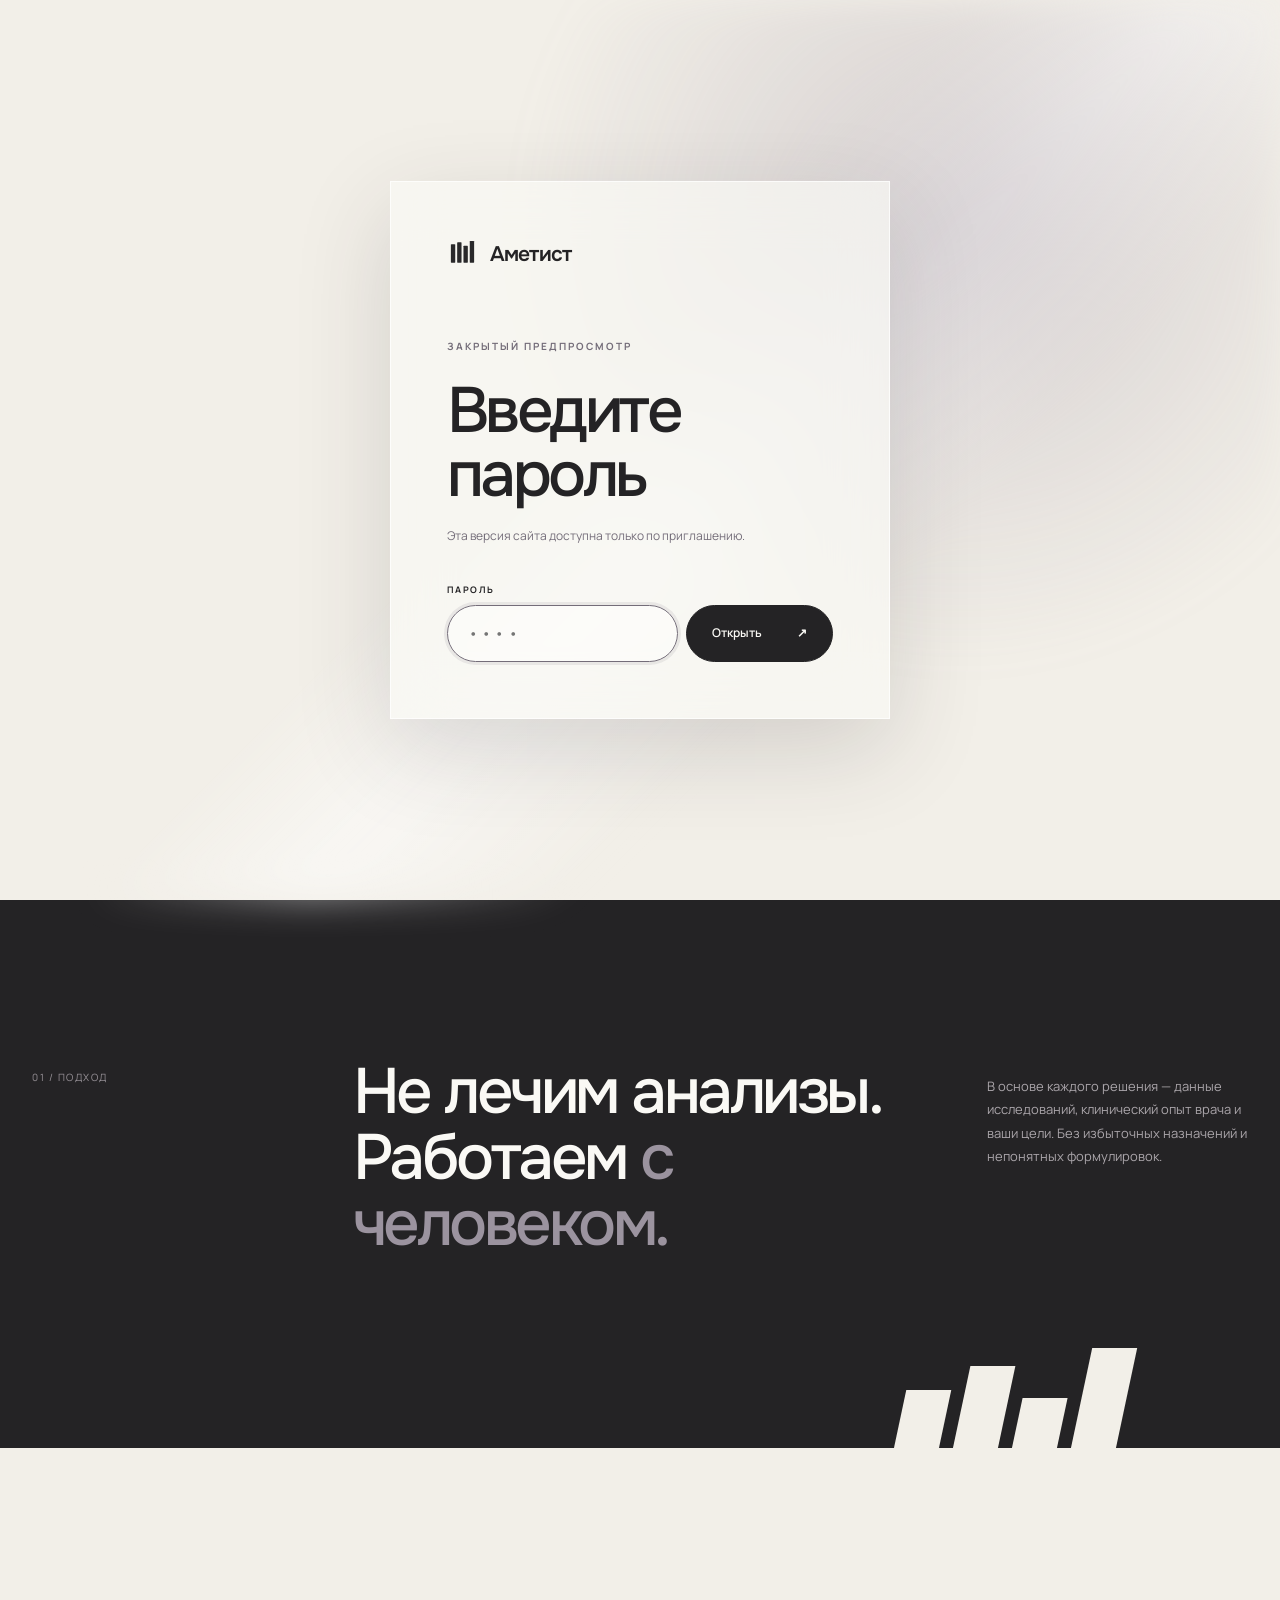
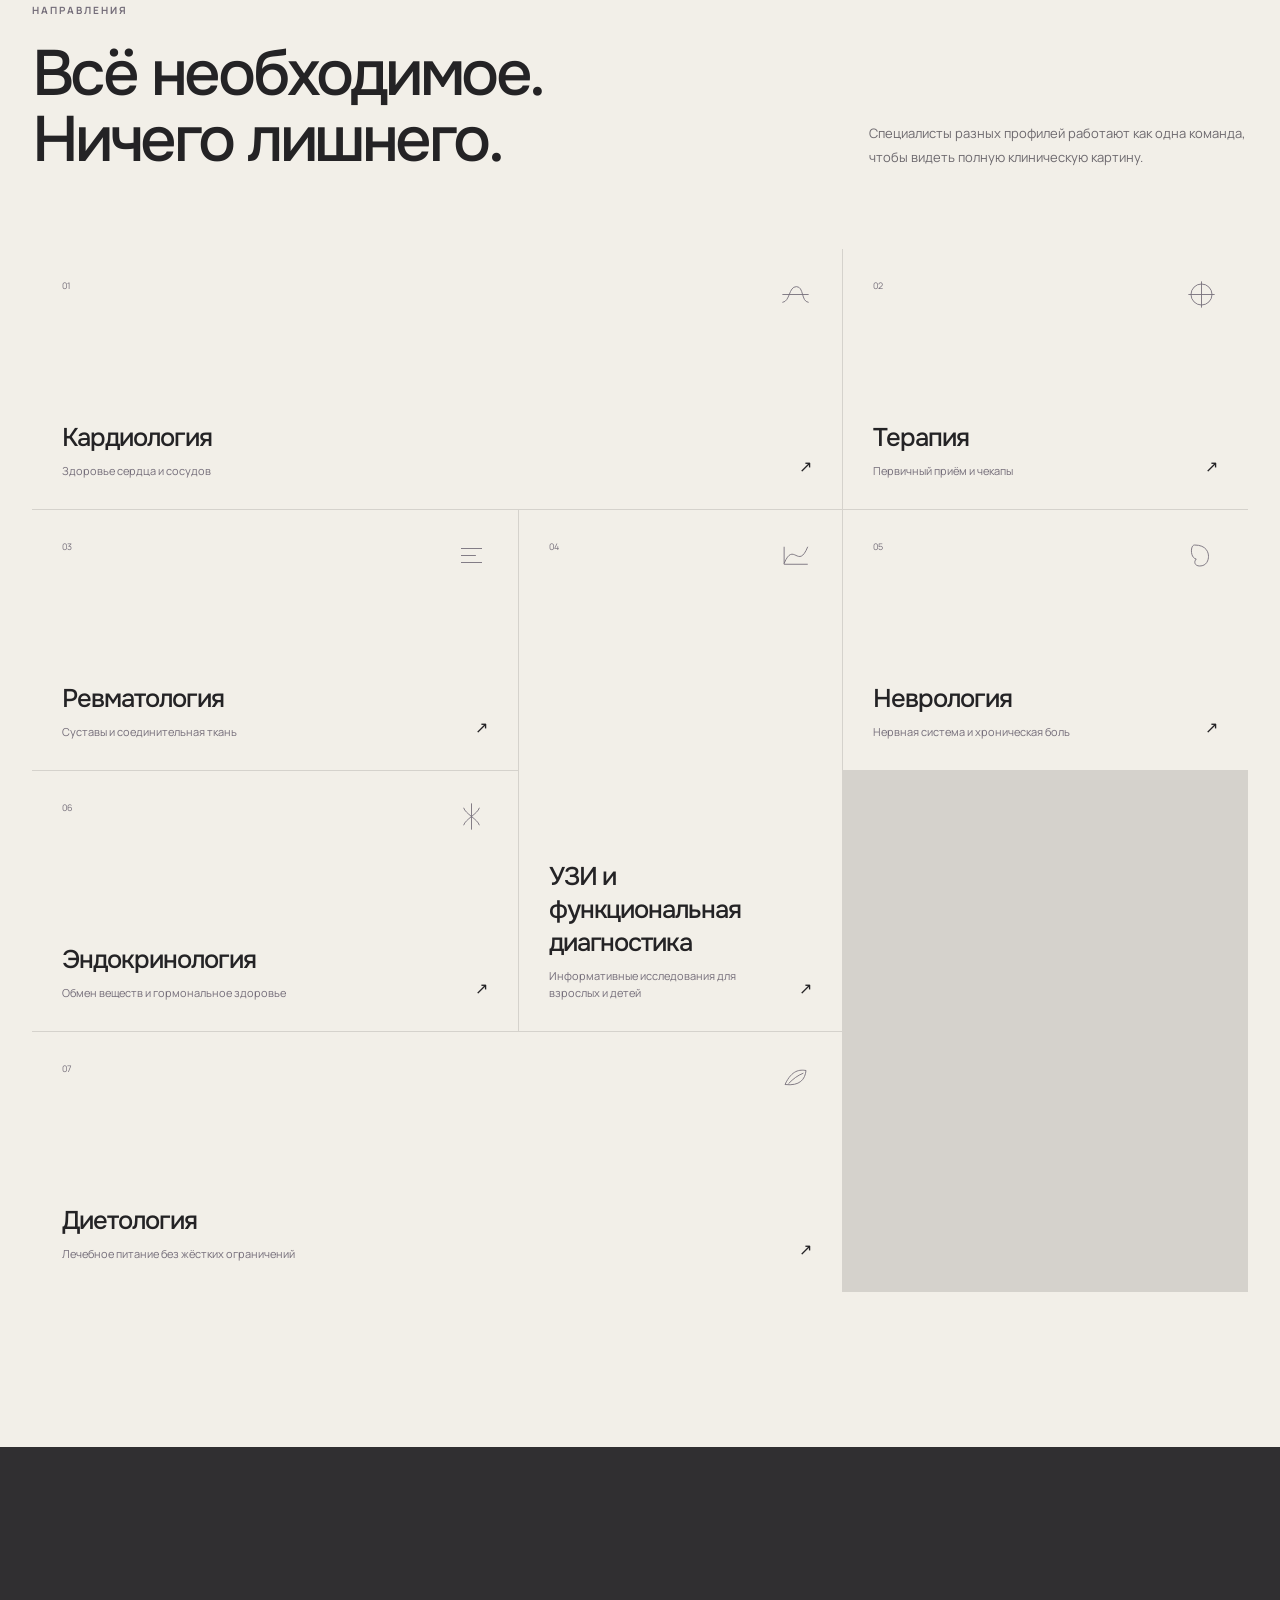
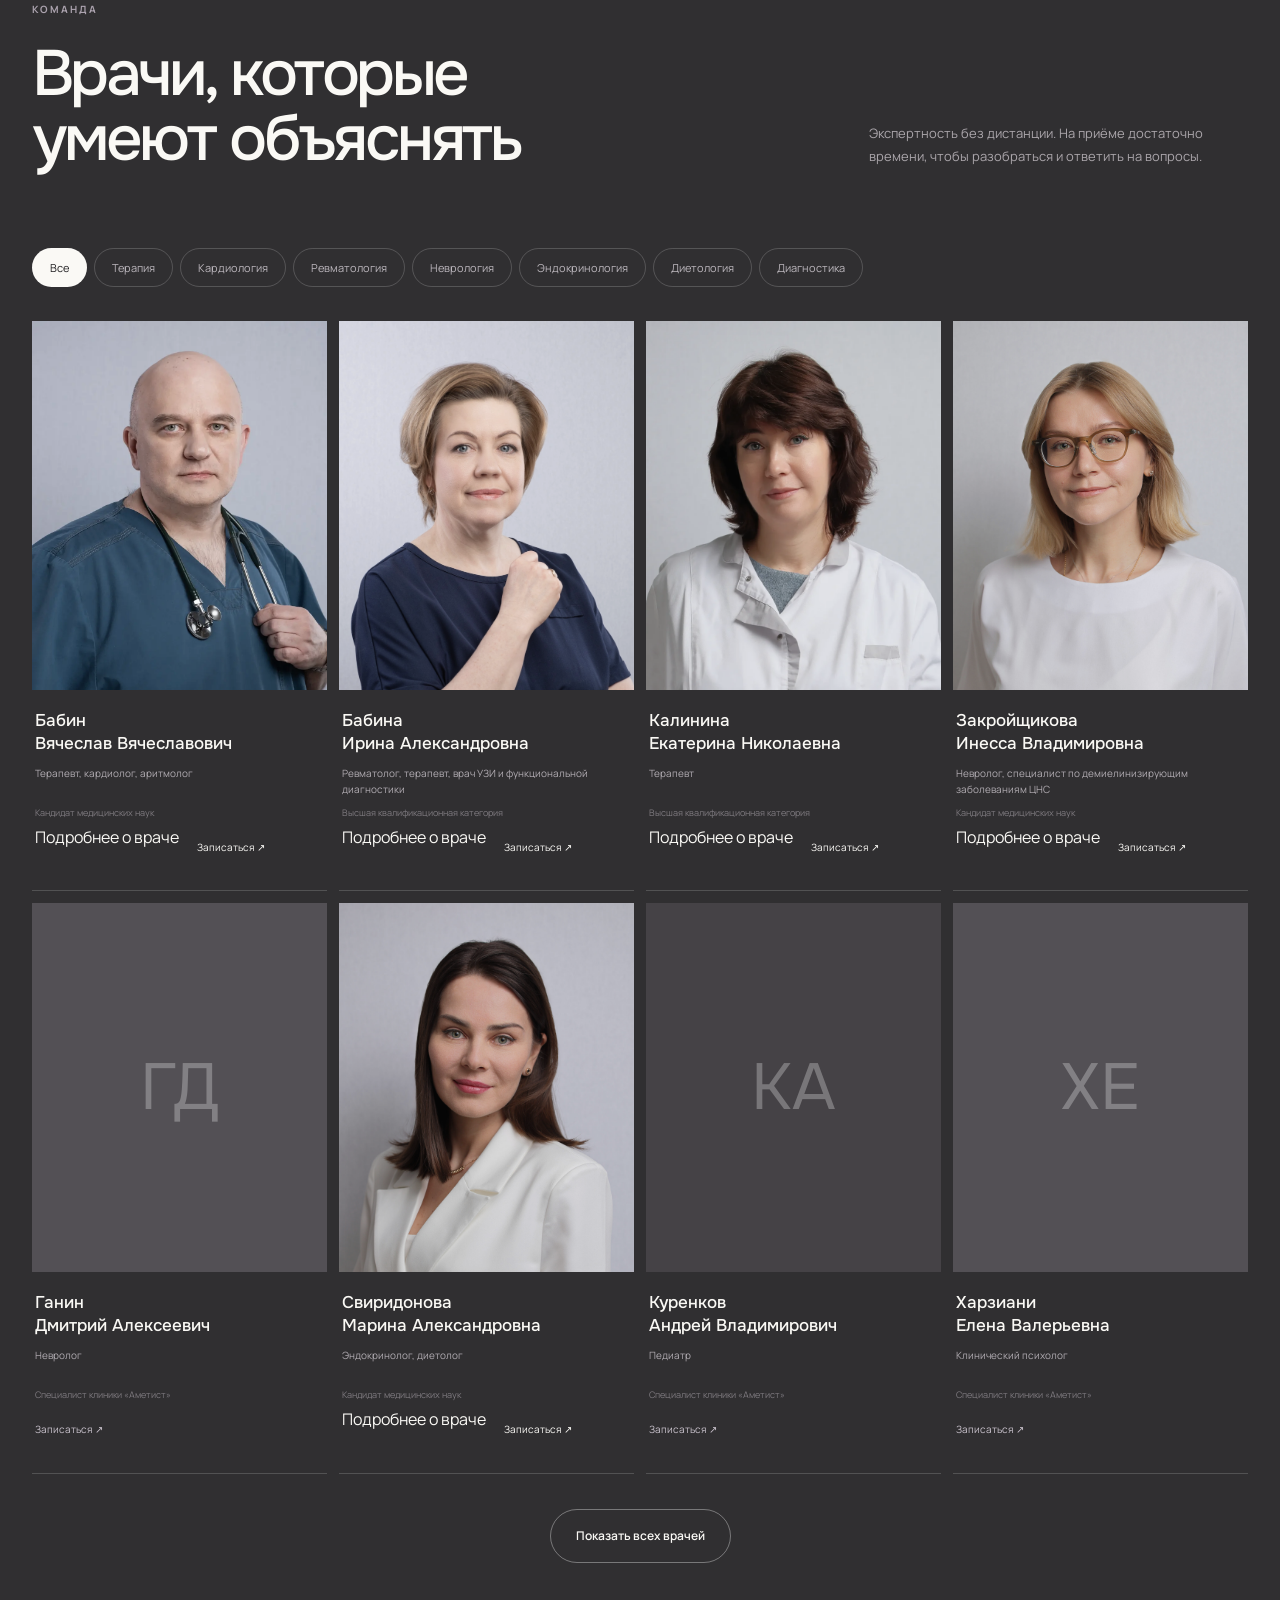
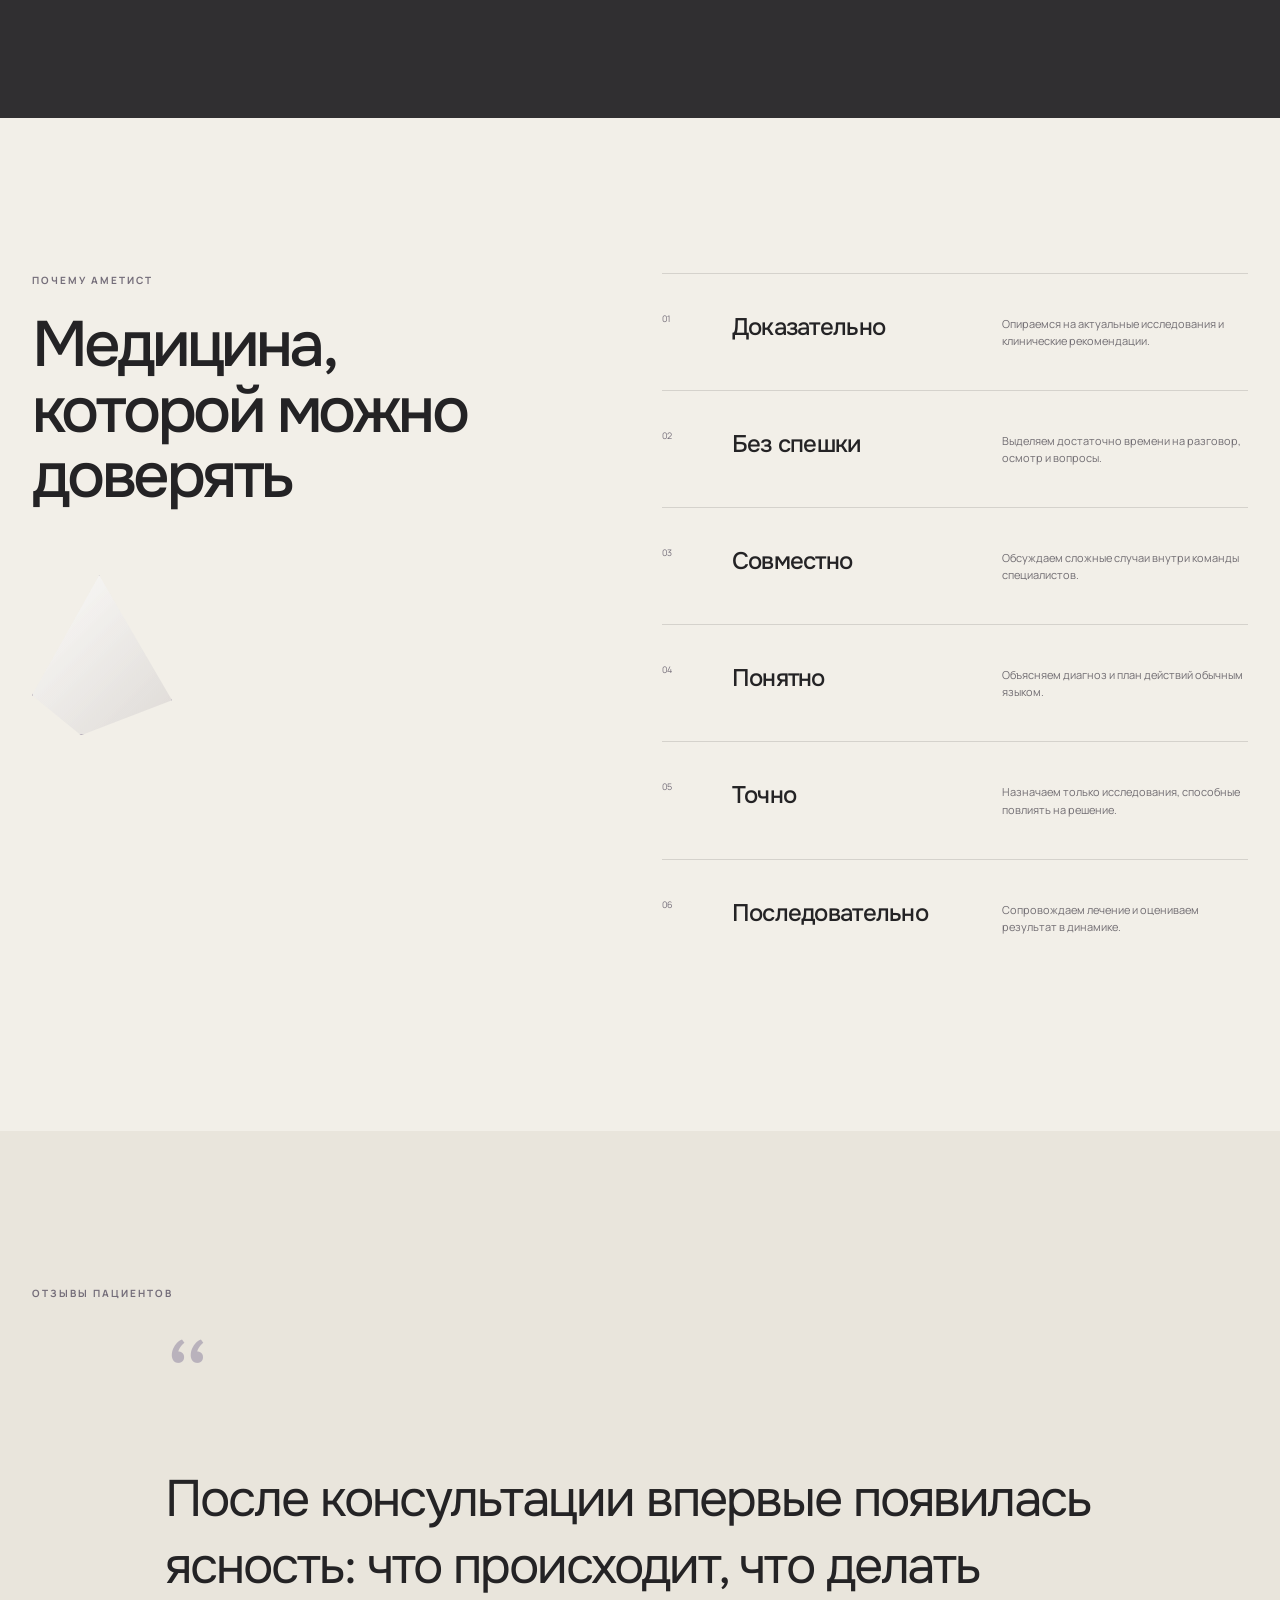
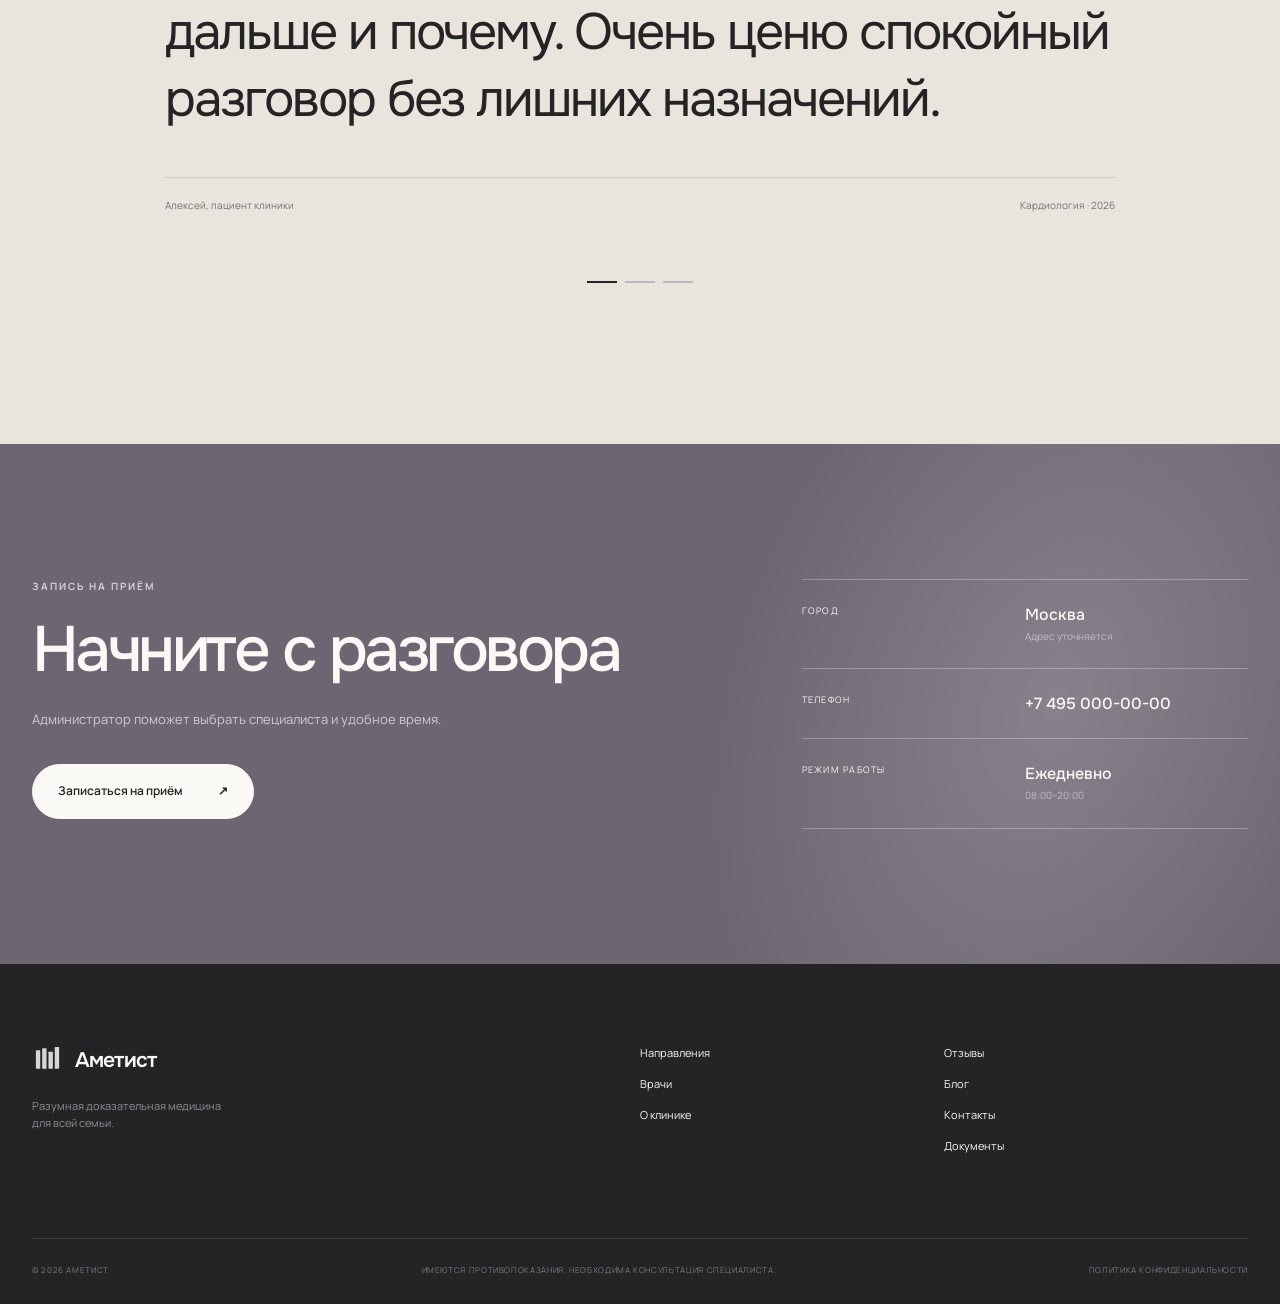
==== commit 4321cf3e: "Add searchable medical blog and hypertension article" ====
--- a/index.html
+++ b/index.html
@@ -1,7 +1,7 @@
 <!doctype html>
-<html lang="ru"><head><meta charset="utf-8"><meta name="viewport" content="width=device-width,initial-scale=1"><meta name="description" content="Аметист — клиника доказательной медицины для взрослых и детей в Москве."><meta name="robots" content="noindex, nofollow, noarchive, nosnippet"><meta name="googlebot" content="noindex, nofollow, noarchive, nosnippet"><meta name="theme-color" content="#f2efe8"><title>Аметист — разумная доказательная медицина</title><link rel="icon" href="icons/favicon.svg" type="image/svg+xml"><link rel="preconnect" href="https://fonts.googleapis.com"><link rel="preconnect" href="https://fonts.gstatic.com" crossorigin><link href="https://fonts.googleapis.com/css2?family=Manrope:wght@400;500;600;700&amp;family=Onest:wght@400;500;600&amp;display=swap" rel="stylesheet"><link rel="stylesheet" href="css/style.css"><script src="js/doctor-profiles.js" defer></script><script src="js/script.js" defer></script></head>
-<body class="locked"><div class="access-gate" data-access-gate role="dialog" aria-modal="true" aria-labelledby="gate-title"><div class="access-gate__glow" aria-hidden="true"></div><form class="access-gate__panel" data-access-form><a class="brand access-gate__brand" href="#" tabindex="-1"><img src="icons/logo-srez.svg" alt=""><span>Аметист</span></a><p class="kicker">Закрытый предпросмотр</p><h1 id="gate-title">Введите пароль</h1><p>Эта версия сайта доступна только по приглашению.</p><label for="access-password">Пароль</label><div class="access-gate__field"><input id="access-password" name="password" type="password" inputmode="numeric" autocomplete="current-password" required autofocus placeholder="••••"><button class="btn" type="submit">Открыть <span>↗</span></button></div><p class="access-gate__error" data-access-error role="alert" hidden>Неверный пароль. Попробуйте ещё раз.</p></form></div><a class="skip" href="#content">К содержанию</a>
-<header class="header"><div class="shell nav"><a class="brand" href="#top" aria-label="Аметист, на главную"><img src="icons/logo-srez.svg" alt=""><span>Аметист</span></a><button class="menu-btn" aria-expanded="false" aria-controls="menu"><span></span><span></span></button><nav id="menu" aria-label="Основная навигация"><a href="#specialties">Направления</a><a href="#doctors">Врачи</a><a href="#principles">О клинике</a><a href="#reviews">Отзывы</a><a href="#contacts">Контакты</a></nav><button class="btn btn--small js-book">Записаться</button></div></header>
+<html lang="ru"><head><meta charset="utf-8"><meta name="viewport" content="width=device-width,initial-scale=1"><meta name="description" content="Аметист — клиника доказательной медицины для взрослых и детей в Москве."><meta name="robots" content="noindex, nofollow, noarchive, nosnippet"><meta name="googlebot" content="noindex, nofollow, noarchive, nosnippet"><meta name="theme-color" content="#f2efe8"><title>Аметист — разумная доказательная медицина</title><link rel="icon" href="icons/favicon.svg" type="image/svg+xml"><link rel="preconnect" href="https://fonts.googleapis.com"><link rel="preconnect" href="https://fonts.gstatic.com" crossorigin><link href="https://fonts.googleapis.com/css2?family=Manrope:wght@400;500;600;700&amp;family=Onest:wght@400;500;600&amp;display=swap" rel="stylesheet"><link rel="stylesheet" href="css/style.css"><script src="js/doctor-profiles.js" defer></script><script src="js/search-index.js" defer></script><script src="js/script.js" defer></script><script src="js/site-search.js" defer></script></head>
+<body class="locked" data-root=""><div class="access-gate" data-access-gate role="dialog" aria-modal="true" aria-labelledby="gate-title"><div class="access-gate__glow" aria-hidden="true"></div><form class="access-gate__panel" data-access-form><a class="brand access-gate__brand" href="#" tabindex="-1"><img src="icons/logo-srez.svg" alt=""><span>Аметист</span></a><p class="kicker">Закрытый предпросмотр</p><h1 id="gate-title">Введите пароль</h1><p>Эта версия сайта доступна только по приглашению.</p><label for="access-password">Пароль</label><div class="access-gate__field"><input id="access-password" name="password" type="password" inputmode="numeric" autocomplete="current-password" required autofocus placeholder="••••"><button class="btn" type="submit">Открыть <span>↗</span></button></div><p class="access-gate__error" data-access-error role="alert" hidden>Неверный пароль. Попробуйте ещё раз.</p></form></div><a class="skip" href="#content">К содержанию</a>
+<header class="header"><div class="shell nav"><a class="brand" href="#top" aria-label="Аметист, на главную"><img src="icons/logo-srez.svg" alt=""><span>Аметист</span></a><button class="menu-btn" aria-expanded="false" aria-controls="menu"><span></span><span></span></button><nav id="menu" aria-label="Основная навигация"><a href="#specialties">Направления</a><a href="#doctors">Врачи</a><a href="#principles">О клинике</a><a href="#reviews">Отзывы</a><a href="blog/index.html">Блог</a><a href="#contacts">Контакты</a></nav><button class="btn btn--small js-book">Записаться</button></div></header>
 <main id="content">
 <section class="hero" id="top"><div class="hero-glow"></div><div class="shell hero-grid"><div class="hero-copy"><p class="kicker text-reveal">Клиника доказательной медицины · Москва</p><h1><span class="text-reveal">Разумная доказательная</span><span class="text-reveal">медицина <i>для всей семьи</i></span></h1><p class="lead text-reveal">Вдумчивые консультации, точная диагностика и решения, основанные на современных клинических рекомендациях.</p><div class="hero-actions text-reveal"><button class="btn js-book">Записаться на приём <span>↗</span></button><a class="btn btn--quiet" href="#doctors">Выбрать врача <span>↓</span></a></div></div>
 <div class="prism-wrap" aria-hidden="true"><div class="prism-light"></div><img class="prism" src="images/hero-prism.svg" alt="Абстрактная полупрозрачная призма в дымчато-аметистовых оттенках"><span class="orbit orbit-a"></span><span class="orbit orbit-b"></span></div>
@@ -21,7 +21,7 @@
 <section class="section reviews" id="reviews"><div class="shell"><p class="kicker reveal">Отзывы пациентов</p><div class="review-stage reveal"><span class="quote">“</span><blockquote>После консультации впервые появилась ясность: что происходит, что делать дальше и почему. Очень ценю спокойный разговор без лишних назначений.</blockquote><div class="review-meta"><span>Алексей, пациент клиники</span><span>Кардиология · 2026</span></div></div><div class="review-dots"><button class="active" aria-label="Отзыв 1"></button><button aria-label="Отзыв 2"></button><button aria-label="Отзыв 3"></button></div></div></section>
 <section class="contact" id="contacts"><div class="shell contact-grid"><div class="reveal"><p class="kicker">Запись на приём</p><h2>Начните с разговора</h2><p>Администратор поможет выбрать специалиста и удобное время.</p><button class="btn btn--light js-book">Записаться на приём <span>↗</span></button></div><div class="contact-data reveal"><div><span>Город</span><strong>Москва</strong><small>Адрес уточняется</small></div><div><span>Телефон</span><a href="tel:+74950000000">+7 495 000-00-00</a></div><div><span>Режим работы</span><strong>Ежедневно</strong><small>08:00–20:00</small></div></div></div></section>
 </main>
-<footer><div class="shell footer-grid"><div><a class="brand brand--light" href="#top"><img src="icons/logo-srez.svg" alt=""><span>Аметист</span></a><p>Разумная доказательная медицина<br>для всей семьи.</p></div><div><a href="#specialties">Направления</a><a href="#doctors">Врачи</a><a href="#principles">О клинике</a></div><div><a href="#reviews">Отзывы</a><a href="#contacts">Контакты</a><a href="#">Документы</a></div></div><div class="shell legal"><span>© 2026 Аметист</span><span>Имеются противопоказания. Необходима консультация специалиста.</span><a href="#">Политика конфиденциальности</a></div></footer>
+<footer><div class="shell footer-grid"><div><a class="brand brand--light" href="#top"><img src="icons/logo-srez.svg" alt=""><span>Аметист</span></a><p>Разумная доказательная медицина<br>для всей семьи.</p></div><div><a href="#specialties">Направления</a><a href="#doctors">Врачи</a><a href="#principles">О клинике</a></div><div><a href="#reviews">Отзывы</a><a href="blog/index.html">Блог</a><a href="#contacts">Контакты</a><a href="#">Документы</a></div></div><div class="shell legal"><span>© 2026 Аметист</span><span>Имеются противопоказания. Необходима консультация специалиста.</span><a href="#">Политика конфиденциальности</a></div></footer>
 <dialog class="specialty-dialog" data-specialty-dialog aria-labelledby="specialty-dialog-title"><button class="modal-close" type="button" data-specialty-close aria-label="Закрыть информацию о направлении">×</button><p class="kicker">Направление клиники</p><h2 id="specialty-dialog-title" data-specialty-title></h2><p data-specialty-text></p><div class="specialty-dialog__actions"><button class="btn js-specialty-doctors" type="button">Выбрать врача <span>→</span></button><button class="btn btn--quiet js-book" type="button">Записаться</button></div></dialog>
 <dialog class="modal" aria-labelledby="modal-title"><button class="modal-close" aria-label="Закрыть">×</button><p class="kicker">Запись в клинику</p><h2 id="modal-title">Подберём врача<br>и удобное время</h2><p>Оставьте контакты — администратор перезвонит вам.</p><form><label>Имя<input name="name" autocomplete="name" required placeholder="Как к вам обращаться"></label><label>Телефон<input name="phone" type="tel" autocomplete="tel" required placeholder="+7 900 000-00-00"></label><label class="check"><input type="checkbox" required><span>Согласен на обработку персональных данных</span></label><button class="btn" type="submit">Отправить заявку <span>↗</span></button></form><div class="success" hidden><b>Готово</b><p>Мы скоро свяжемся с вами.</p></div></dialog>
 </body></html>
--- a/css/style.css
+++ b/css/style.css
@@ -33,3 +33,15 @@
 /* Direction cards act as accessible buttons and open a concise explanation. */
 .specialty{width:100%;border:0;color:inherit;text-align:left;font:inherit;cursor:pointer}.specialty-copy{display:block;margin-top:auto;padding-right:42px}.specialty-copy strong{display:block;font:500 clamp(22px,2vw,32px) var(--display);letter-spacing:-.04em}.specialty-copy small{display:block;margin-top:8px;color:var(--smoke);font-size:11px}.specialty-dialog{width:min(600px,calc(100% - 32px));border:0;padding:58px;background:var(--milk);color:var(--ink);box-shadow:0 30px 100px rgba(0,0,0,.3)}.specialty-dialog::backdrop{background:rgba(26,24,27,.7);backdrop-filter:blur(10px)}.specialty-dialog h2{margin:0 0 24px;font:500 clamp(38px,5vw,58px)/1 var(--display);letter-spacing:-.05em}.specialty-dialog>p:not(.kicker){max-width:500px;color:var(--smoke);font-size:13px;line-height:1.8}.specialty-dialog__actions{display:flex;gap:8px;margin-top:36px}.specialty-dialog .modal-close{position:absolute}
 @media(max-width:650px){.hero-facts strong{font-size:12px}.specialty-dialog{padding:48px 24px}.specialty-dialog__actions{flex-direction:column}}
+
+/* Global search shared by the landing page, doctors and medical blog. */
+.sr-only{position:absolute;width:1px;height:1px;padding:0;margin:-1px;overflow:hidden;clip:rect(0,0,0,0);white-space:nowrap;border:0}.site-search-button{display:inline-flex;align-items:center;gap:8px;padding:8px 10px;border:0;background:transparent;color:inherit;font-size:11px;cursor:pointer}.site-search-button svg{width:18px;fill:none;stroke:currentColor;stroke-width:1.5}.site-search{width:min(760px,calc(100% - 32px));max-height:min(760px,calc(100svh - 32px));padding:55px;border:0;background:var(--milk);color:var(--ink);box-shadow:0 35px 120px rgba(20,18,21,.4)}.site-search::backdrop{background:rgba(26,24,27,.75);backdrop-filter:blur(12px)}.site-search h2{margin:0 0 32px;font:500 clamp(38px,5vw,64px)/1 var(--display);letter-spacing:-.055em}.site-search__field input{width:100%;padding:17px 0;border:0;border-bottom:1px solid var(--ink);background:transparent;outline:none;font-size:18px}.site-search__status{min-height:22px;margin:17px 0;color:var(--smoke);font-size:10px}.site-search__result{display:grid;grid-template-columns:85px 1fr;padding:20px 0;border-top:1px solid var(--line)}.site-search__result>span{grid-row:span 2;color:var(--smoke);font-size:9px;text-transform:uppercase;letter-spacing:.1em}.site-search__result strong{font:500 18px var(--display)}.site-search__result small{margin-top:4px;color:var(--smoke);font-size:11px}.site-search__result:hover strong{text-decoration:underline;text-underline-offset:4px}
+
+/* Medical blog: calm editorial reading experience with visible authorship. */
+.blog-page,.article-page{background:var(--milk)}.blog-header{border-bottom:1px solid var(--line)}.blog-nav{height:84px;display:flex;align-items:center;gap:28px}.blog-nav nav,.doctor-page__nav nav{display:flex;align-items:center;gap:25px;margin-left:auto;font-size:11px}.blog-nav .brand{margin-right:auto}.blog-hero{padding:120px 0 135px}.blog-hero h1{max-width:920px;margin:0;font:500 clamp(58px,7vw,102px)/.91 var(--display);letter-spacing:-.06em}.blog-hero>.shell>p:last-child{max-width:570px;margin:35px 0 0;color:var(--smoke);font-size:14px;line-height:1.8}.blog-catalog{padding:0 0 140px}.blog-tools{display:flex;align-items:end;justify-content:space-between;padding:30px 0;border-top:1px solid var(--line);border-bottom:1px solid var(--line)}.blog-tools label{width:min(590px,70%)}.blog-tools label>span{display:block;margin-bottom:9px;font-size:9px;text-transform:uppercase;letter-spacing:.12em}.blog-tools input{width:100%;padding:12px 0;border:0;background:transparent;outline:none;font-size:17px}.blog-tools p{font-size:10px;color:var(--smoke)}.blog-list{margin-top:55px}.blog-card{display:grid;grid-template-columns:.9fr 1.1fr;gap:65px;padding:0 0 55px;border-bottom:1px solid var(--line)}.blog-card__image{aspect-ratio:14/9;overflow:hidden;background:var(--paper)}.blog-card__image img{display:block;width:100%;height:100%;object-fit:cover;transition:transform .7s var(--ease)}.blog-card:hover .blog-card__image img{transform:scale(1.025)}.blog-card__content{align-self:center}.blog-card__content h2{max-width:650px;margin:0 0 20px;font:500 clamp(34px,4vw,56px)/1.02 var(--display);letter-spacing:-.05em}.blog-card__content>p:not(.kicker){max-width:560px;color:var(--smoke);font-size:13px;line-height:1.75}.blog-card__meta{display:flex;gap:25px;margin-top:34px;font-size:10px}.blog-card__meta time{color:var(--smoke)}
+
+/* Article SEO structure, table of contents, figures and medical notices. */
+.article-hero{padding:110px 0 95px}.article-hero__inner{width:min(1050px,calc(100% - 64px));margin:auto}.article-hero h1{max-width:1050px;margin:0;font:500 clamp(58px,7vw,102px)/.91 var(--display);letter-spacing:-.06em}.article-lead{max-width:720px;margin:35px 0;color:var(--smoke);font-size:17px;line-height:1.7}.article-byline{display:flex;align-items:center;gap:18px;padding-top:25px;border-top:1px solid var(--line);font-size:10px}.article-byline a{font-weight:700}.article-byline span,.article-byline time{color:var(--smoke)}.article-cover{width:min(1280px,calc(100% - 64px));margin:0 auto 100px}.article-cover img{display:block;width:100%;aspect-ratio:14/9;object-fit:cover}.article-cover figcaption{margin-top:12px;color:var(--smoke);font-size:9px}.article-layout{width:min(1080px,calc(100% - 64px));margin:auto;display:grid;grid-template-columns:230px minmax(0,720px);gap:100px;align-items:start}.article-toc{position:sticky;top:110px;padding-top:8px}.article-toc>p{margin:0 0 18px;font-size:9px;font-weight:700;text-transform:uppercase;letter-spacing:.13em}.article-toc ol{padding:0;margin:0;list-style:none;counter-reset:toc}.article-toc li{counter-increment:toc;border-top:1px solid var(--line)}.article-toc a{display:grid;grid-template-columns:25px 1fr;padding:12px 0;color:var(--smoke);font-size:10px;line-height:1.45}.article-toc a:before{content:counter(toc,decimal-leading-zero);font-size:8px}.article-toc a:hover{color:var(--ink)}.article-content{padding-bottom:120px}.article-content>p:first-child{font-size:19px;line-height:1.75;color:var(--ink)}.article-content section{padding:60px 0 0;scroll-margin-top:40px}.article-content h2{margin:0 0 25px;font:500 clamp(34px,4vw,50px)/1.05 var(--display);letter-spacing:-.045em}.article-content h3{margin:38px 0 15px;font:600 21px/1.25 var(--display)}.article-content p,.article-content li{font-size:15px;line-height:1.85;color:#504d52}.article-content ul,.article-content ol{padding-left:23px}.article-content li{padding:5px 0}.article-content a{text-decoration:underline;text-underline-offset:3px}.article-notice,.article-alert{margin:45px 0;padding:28px 30px;background:var(--paper);border-left:3px solid var(--smoke)}.article-alert{background:#ded6d0;border-color:#785b57}.article-notice strong,.article-alert strong{font-size:11px;text-transform:uppercase;letter-spacing:.11em}.article-notice p,.article-alert p{margin:10px 0 0}.article-sources li{font-size:12px}.article-review{margin-top:65px;border-top:1px solid var(--line)}.article-review p{font-size:11px;color:var(--smoke)}.article-author{width:min(1080px,calc(100% - 64px));margin:0 auto 120px;padding:60px;background:var(--paper);display:grid;grid-template-columns:1fr auto;gap:70px;align-items:end}.article-author h2{margin:0 0 18px;font:500 clamp(34px,4vw,54px)/1 var(--display);letter-spacing:-.045em}.article-author>div>p:not(.kicker){max-width:660px;color:var(--smoke);font-size:13px;line-height:1.75}.article-author__actions{display:flex;gap:8px}
+@media(max-width:900px){.article-layout{grid-template-columns:1fr}.article-toc{position:static;padding:25px;background:var(--paper)}.article-author{display:block}.article-author__actions{margin-top:35px}.blog-card{gap:35px}.site-search-button span{display:none}}
+@media(max-width:650px){.site-search{padding:45px 20px}.site-search__result{grid-template-columns:1fr}.site-search__result>span{grid-row:auto;margin-bottom:6px}.blog-nav{height:72px}.blog-nav nav a:not(:last-child),.doctor-page__nav nav a:first-child{display:none}.blog-hero{padding:80px 0 90px}.blog-hero h1,.article-hero h1{font-size:50px}.blog-tools{display:block}.blog-tools label{width:100%}.blog-card{display:block}.blog-card__content{padding-top:30px}.article-hero{padding:75px 0 65px}.article-hero__inner,.article-cover,.article-layout,.article-author{width:calc(100% - 32px)}.article-lead{font-size:15px}.article-byline{align-items:flex-start;flex-direction:column;gap:6px}.article-cover{margin-bottom:60px}.article-layout{display:block}.article-content>p:first-child{font-size:17px}.article-content p,.article-content li{font-size:14px}.article-author{padding:35px 22px}.article-author__actions{flex-direction:column}}
+.doctor-articles a{display:grid;gap:7px;padding:24px 0;border-top:1px solid var(--line)}.doctor-articles span{color:var(--smoke);font-size:9px;text-transform:uppercase;letter-spacing:.1em}.doctor-articles strong{font:500 23px/1.2 var(--display)}.doctor-articles small{max-width:620px;color:var(--smoke);font-size:11px;line-height:1.6}.doctor-articles a:hover strong{text-decoration:underline;text-underline-offset:4px}
